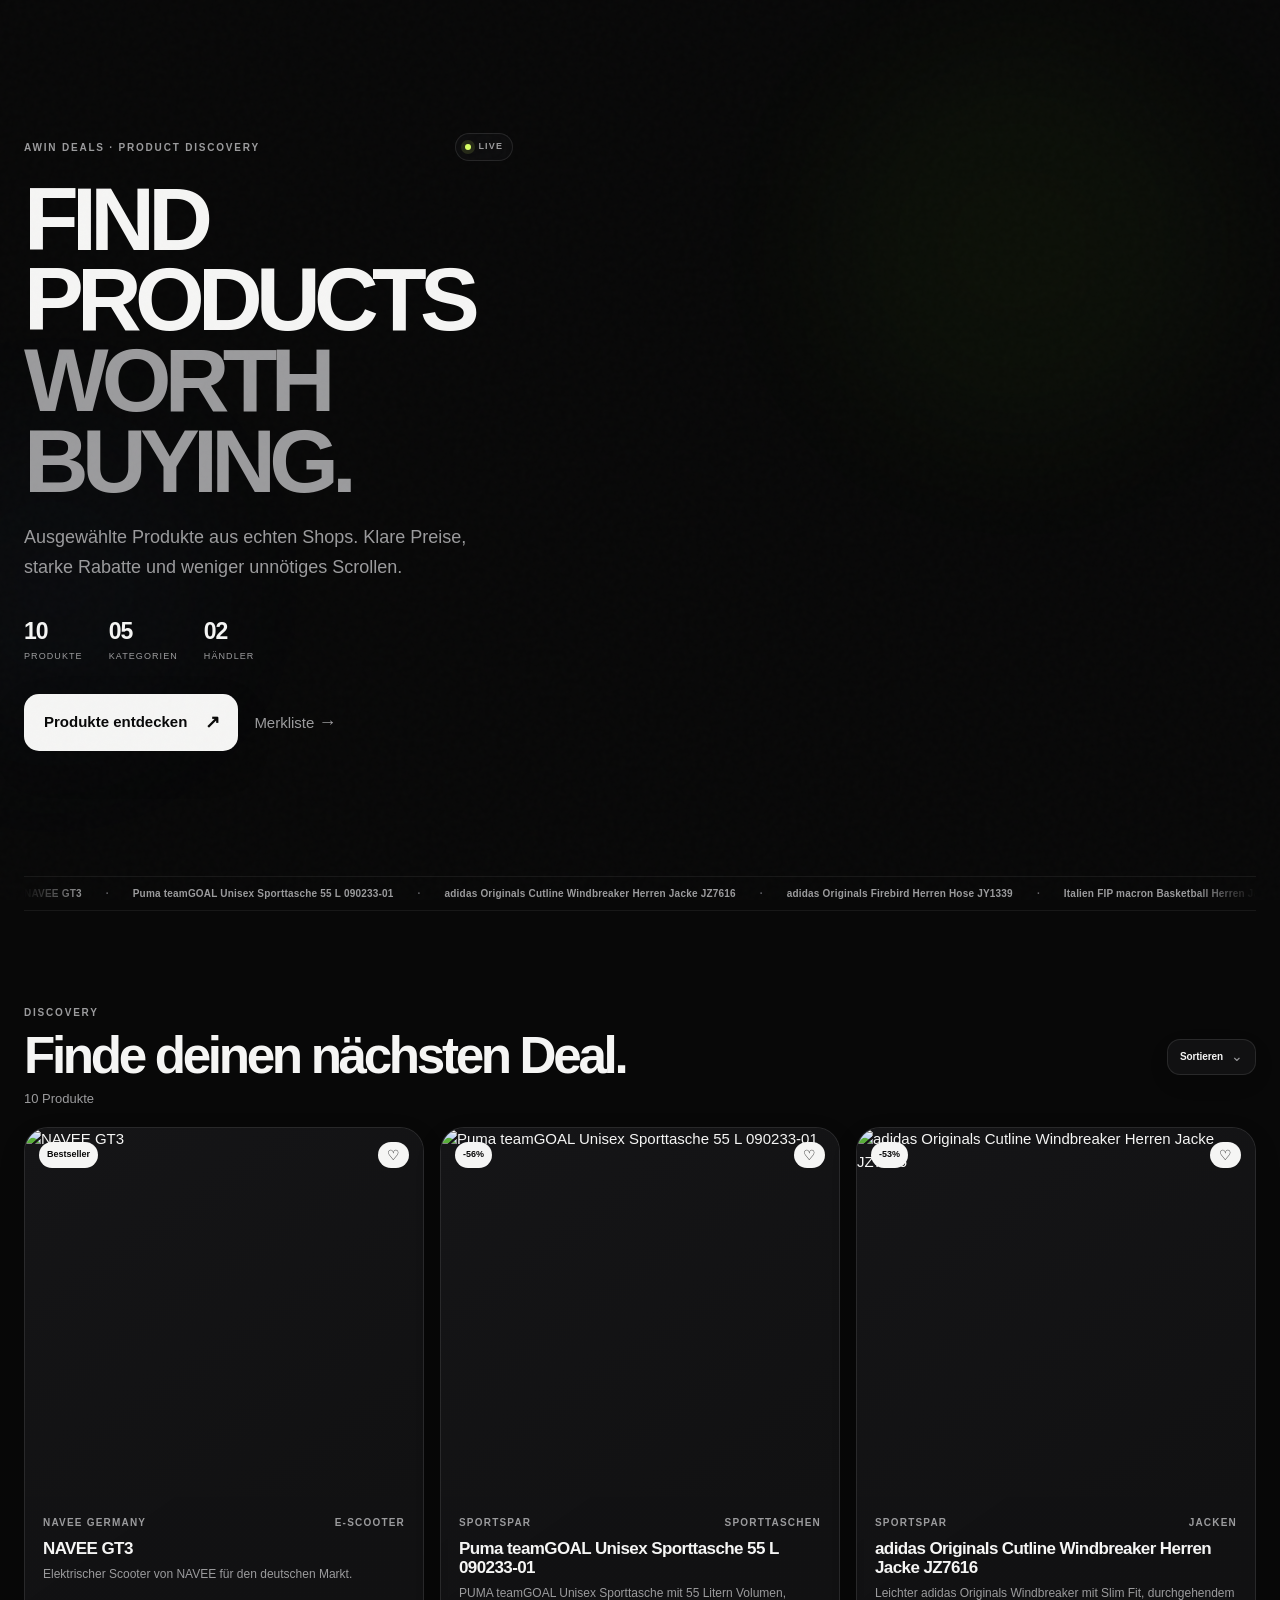
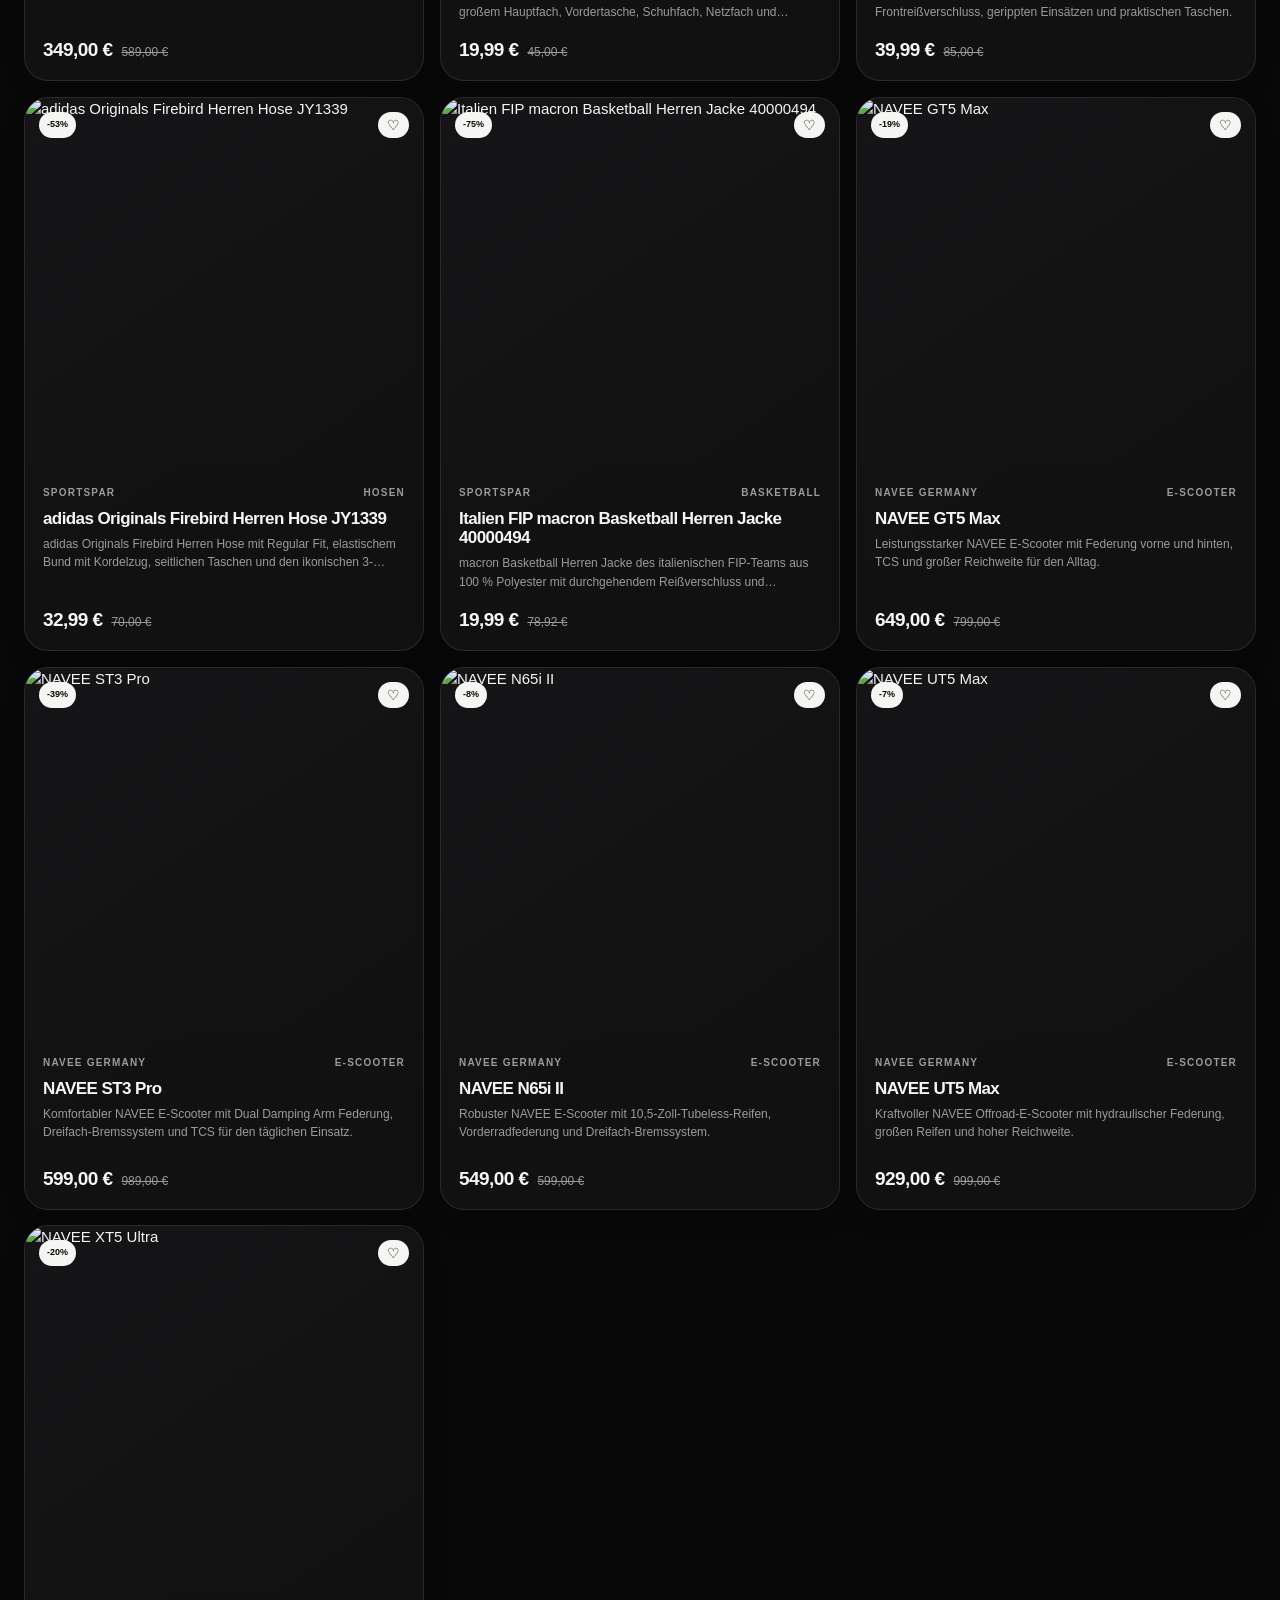
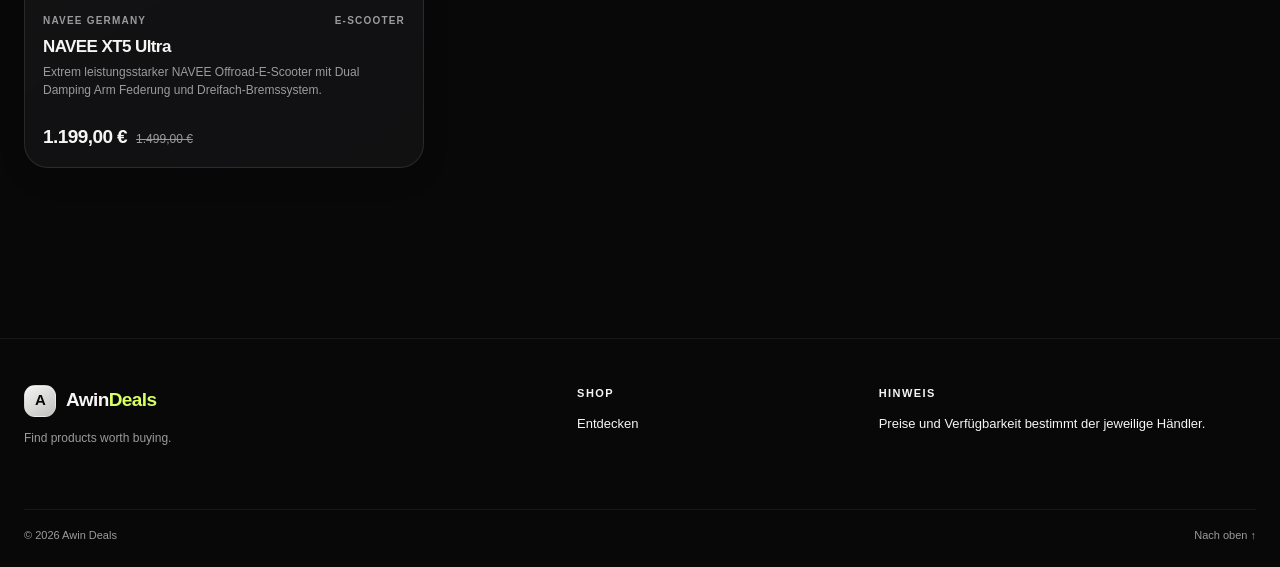
==== index.html @ 275856e5 "Show only brand names in ticker" ====
<!doctype html>
<html lang="de" data-theme="dark">
<head>
  <meta charset="utf-8">
  <meta name="viewport" content="width=device-width, initial-scale=1, viewport-fit=cover">
  <meta name="description" content="Awin Deals – ausgewählte Produkte, starke Preise und unabhängige Produktentdeckungen.">
  <meta name="theme-color" content="#090909" id="themeColor">
  <meta name="apple-mobile-web-app-capable" content="yes">
  <meta name="apple-mobile-web-app-status-bar-style" content="black-translucent">
  <meta name="apple-mobile-web-app-title" content="Awin Deals">
  <meta name="mobile-web-app-capable" content="yes">
  <meta name="color-scheme" content="dark light">
  <link rel="manifest" href="manifest.json">
  <link rel="icon" href="favicon.svg" type="image/svg+xml">
  <title>Awin Deals — Find products worth buying.</title>
  <link rel="preconnect" href="https://naveetech.de">
  <link rel="preconnect" href="https://www.sportspar.de">
  <link rel="dns-prefetch" href="//naveetech.de">
  <link rel="dns-prefetch" href="//www.sportspar.de">
  <link rel="stylesheet" href="style.css">
</head>
<body>
  <div class="ambient ambient-one" aria-hidden="true"></div>
  <div class="ambient ambient-two" aria-hidden="true"></div>
  <div class="grain" aria-hidden="true"></div>


  <main id="top">
    <div class="search-panel" id="searchPanel" hidden>
      <div class="shell">
        <div class="search-box">
          <svg viewBox="0 0 24 24" aria-hidden="true"><path d="m20 20-3.8-3.8M10.8 18a7.2 7.2 0 1 1 0-14.4 7.2 7.2 0 0 1 0 14.4Z"/></svg>
          <input id="searchInput" type="search" autocomplete="off" placeholder="Produkt, Marke oder Kategorie suchen …">
          <button id="searchClear" type="button" aria-label="Suche leeren">Esc</button>
        </div>
      </div>
    </div>
    <section class="hero shell" aria-labelledby="hero-title">
      <div class="hero-copy">
        <div class="hero-kicker"><div class="eyebrow">AWIN DEALS · PRODUCT DISCOVERY</div><span class="live-chip"><i></i><b id="heroStatus">LIVE</b></span></div>
        <h1 id="hero-title">FIND PRODUCTS<br><span>WORTH BUYING.</span></h1>
        <p>Ausgewählte Produkte aus echten Shops. Klare Preise, starke Rabatte und weniger unnötiges Scrollen.</p>
        <div class="hero-stats" aria-label="Katalogübersicht"><span><b id="heroStatsProducts">0</b><small>Produkte</small></span><span><b id="heroStatsCategories">0</b><small>Kategorien</small></span><span><b id="heroStatsMerchants">0</b><small>Händler</small></span></div>
        <div class="hero-actions">
          <a class="primary-btn" href="#discover">Produkte entdecken <span>↗</span></a>
          <button class="quiet-btn" id="heroSaved" type="button">Merkliste <span>→</span></button>
        </div>
      </div>
    </section>

    <section class="brand-strip shell" aria-label="Marken im Sortiment">
      <div class="brand-marquee" aria-hidden="true"><div class="brand-track" id="brandTrack"></div></div>
    </section>

    <section class="shell section discover" id="discover">
      <div class="section-heading discover-heading">
        <div>
          <div class="eyebrow">DISCOVERY</div>
          <h2>Finde deinen nächsten Deal.</h2>
          <p id="resultSummary" aria-live="polite">0 Produkte</p>
        </div>
        <div class="sorter" id="sorter">
          <button class="sort-trigger" id="sortTrigger" type="button" aria-expanded="false" aria-controls="sortMenu">
            <span class="sort-trigger-label">Sortieren</span>
            <span class="sort-chevron">⌄</span>
          </button>
          <div class="sort-menu" id="sortMenu" hidden>
            <button type="button" data-sort="featured" class="active">Empfohlen</button>
            <button type="button" data-sort="discount">Rabatt zuerst</button>
            <button type="button" data-sort="low">Preis aufsteigend</button>
            <button type="button" data-sort="high">Preis absteigend</button>
            <button type="button" data-sort="name">Name A–Z</button>
          </div>
        </div>
      </div>

      <div id="productGrid" class="product-grid"></div>

      <div id="emptyState" class="empty-state" hidden>
        <div class="empty-glyph">◇</div>
        <h3>Nichts gefunden.</h3>
        <p>Ändere deine Filter oder starte eine neue Suche.</p>
        <button class="secondary-btn" id="emptyReset" type="button">Filter zurücksetzen</button>
      </div>
    </section>

  </main>

  <footer class="site-footer">
    <div class="shell footer-top">
      <div>
        <a class="brand" href="#top"><span class="brand-mark">A</span><span class="brand-name">Awin<span>Deals</span></span></a>
        <p>Find products worth buying.</p>
      </div>
      <div class="footer-group"><strong>Shop</strong><a href="#discover">Entdecken</a></div>
      <div class="footer-group"><strong>Hinweis</strong><span>Preise und Verfügbarkeit bestimmt der jeweilige Händler.</span></div>
    </div>
    <div class="shell footer-bottom"><span>© <span id="year"></span> Awin Deals</span><a href="#top">Nach oben ↑</a></div>
  </footer>

  <aside class="drawer" id="savedDrawer" aria-hidden="true">
    <div class="drawer-scrim" id="drawerScrim"></div>
    <div class="drawer-panel">
      <div class="drawer-header">
        <div><div class="eyebrow">DEINE AUSWAHL</div><h2>Merkliste</h2></div>
        <button class="drawer-close" id="drawerClose" type="button" aria-label="Merkliste schließen">×</button>
      </div>
      <div id="savedList" class="drawer-list"></div>
    </div>
  </aside>

  <div class="mobile-quick-menu" id="mobileQuickMenu">
    <div class="quick-actions" aria-hidden="true">
      <button id="mobileSearch" class="quick-action" type="button" aria-label="Suche">
        <svg viewBox="0 0 24 24" aria-hidden="true"><path d="m20 20-3.8-3.8M10.8 18a7.2 7.2 0 1 1 0-14.4 7.2 7.2 0 0 1 0 14.4Z"/></svg>
      </button>
      <button id="mobileSaved" class="quick-action" type="button" aria-label="Gespeicherte Produkte">
        <svg viewBox="0 0 24 24" aria-hidden="true"><path d="M6.5 4.75A1.75 1.75 0 0 1 8.25 3h7.5a1.75 1.75 0 0 1 1.75 1.75V21l-5.5-3.25L6.5 21V4.75Z"/></svg>
        <b id="mobileSavedCount">0</b>
      </button>
    </div>
    <button id="mobileQuickToggle" class="quick-toggle" type="button" aria-label="Navigation öffnen" aria-expanded="false">
      <span>•••</span>
    </button>
  </div>

  <script src="app.js"></script>
</body>
</html>
---- style.css ----
*{box-sizing:border-box}
:root{
  color-scheme:dark;
  --bg:#080808;
  --bg-elev:#0d0d0e;
  --surface:#111112;
  --surface-2:#151517;
  --text:#f5f5f4;
  --muted:#9b9b9d;
  --faint:#66666a;
  --line:rgba(255,255,255,.10);
  --line-soft:rgba(255,255,255,.065);
  --glass:rgba(18,18,20,.58);
  --glass-strong:rgba(24,24,27,.72);
  --accent:#d8ff63;
  --accent-soft:rgba(216,255,99,.12);
  --shadow:0 30px 90px rgba(0,0,0,.45);
  --radius:28px;
  --max:1240px;
  --nav-h:76px;
  --ease:cubic-bezier(.2,.75,.2,1);
}
html[data-theme="light"]{
  color-scheme:light;
  --bg:#f4f4f1;
  --bg-elev:#fafaf7;
  --surface:#fff;
  --surface-2:#f8f8f4;
  --text:#0d0d0e;
  --muted:#707075;
  --faint:#a0a0a3;
  --line:rgba(0,0,0,.10);
  --line-soft:rgba(0,0,0,.065);
  --glass:rgba(255,255,255,.62);
  --glass-strong:rgba(255,255,255,.80);
  --accent:#436a00;
  --accent-soft:rgba(67,106,0,.12);
  --shadow:0 30px 90px rgba(0,0,0,.13);
}
html{scroll-behavior:smooth}
body{margin:0;background:var(--bg);color:var(--text);font:500 15px/1.5 Inter,ui-sans-serif,-apple-system,BlinkMacSystemFont,"Segoe UI",sans-serif;min-height:100vh;overflow-x:hidden}
body.drawer-open{overflow:hidden}
a{text-decoration:none;color:inherit}
button,input,select{font:inherit}
button{color:inherit}
svg{width:20px;height:20px;fill:none;stroke:currentColor;stroke-width:1.8;stroke-linecap:round;stroke-linejoin:round}
.shell{width:min(var(--max),calc(100% - 48px));margin-inline:auto}
.ambient{position:fixed;z-index:-2;pointer-events:none;filter:blur(70px);opacity:.35;border-radius:999px}
.ambient-one{width:420px;height:420px;top:4vh;right:4vw;background:rgba(150,255,50,.10)}
.ambient-two{width:360px;height:360px;left:-10vw;top:45vh;background:rgba(120,160,255,.08)}
.grain{position:fixed;inset:0;z-index:50;pointer-events:none;opacity:.028;background-image:url("data:image/svg+xml,%3Csvg viewBox='0 0 180 180' xmlns='http://www.w3.org/2000/svg'%3E%3Cfilter id='n'%3E%3CfeTurbulence type='fractalNoise' baseFrequency='.85' numOctaves='4' stitchTiles='stitch'/%3E%3C/filter%3E%3Crect width='100%25' height='100%25' filter='url(%23n)' opacity='.7'/%3E%3C/svg%3E")}
.site-header{position:sticky;top:0;z-index:30;background:color-mix(in srgb,var(--bg) 76%,transparent);border-bottom:1px solid var(--line-soft);backdrop-filter:blur(22px) saturate(145%)}
.nav-shell{height:var(--nav-h);display:grid;grid-template-columns:1fr auto 1fr;align-items:center}
.brand{display:inline-flex;align-items:center;gap:10px;width:max-content;font-weight:800;letter-spacing:-.04em}
.brand-mark{display:grid;place-items:center;width:32px;height:32px;border:1px solid var(--line);border-radius:11px;background:linear-gradient(145deg,var(--text),color-mix(in srgb,var(--text) 78%,transparent));color:var(--bg);font-size:15px;box-shadow:inset 0 1px 0 rgba(255,255,255,.35)}
.brand-name{font-size:19px}
.brand-name span{color:var(--accent)}
.main-nav{display:flex;align-items:center;gap:6px;padding:5px;border:1px solid var(--line-soft);border-radius:999px;background:var(--glass)}
.nav-item{padding:9px 14px;border-radius:999px;color:var(--muted);font-size:13px;transition:.25s var(--ease)}
.nav-item:hover,.nav-item.active{color:var(--text);background:var(--surface-2)}
.nav-tools{display:flex;justify-content:flex-end;gap:6px}
.icon-btn,.saved-btn{border:1px solid var(--line-soft);background:var(--glass);width:42px;height:42px;border-radius:14px;display:grid;place-items:center;cursor:pointer;transition:transform .25s var(--ease),border-color .25s,background .25s}
.icon-btn:hover,.saved-btn:hover{transform:translateY(-2px);border-color:var(--line)}
.saved-btn{position:relative}
.saved-btn span{position:absolute;right:4px;top:4px;min-width:16px;height:16px;padding:0 4px;display:grid;place-items:center;border-radius:999px;background:var(--accent);color:var(--bg);font-size:9px;font-weight:900}
.theme-sun{display:none}.theme-moon{display:block}
html[data-theme="light"] .theme-sun{display:block}
html[data-theme="light"] .theme-moon{display:none}
.search-panel{border-top:1px solid var(--line-soft);padding:12px 0 14px}
.search-box{height:54px;display:flex;align-items:center;gap:12px;padding:0 14px;border:1px solid var(--line);border-radius:16px;background:var(--surface);box-shadow:var(--shadow)}
.search-box svg{color:var(--muted);flex:0 0 auto}
.search-box input{min-width:0;flex:1;border:0;background:none;outline:none;color:var(--text);font-size:16px}
.search-box input::placeholder{color:var(--faint)}
.search-box button{border:0;background:none;color:var(--muted);cursor:pointer;font-size:11px;letter-spacing:.08em}
.hero{min-height:100svh;display:grid;grid-template-columns:.82fr 1.18fr;gap:40px;align-items:center;padding:64px 0 80px}
.hero-copy{position:relative;z-index:4;max-width:610px}
.eyebrow{font-size:10px;letter-spacing:.18em;font-weight:900;color:var(--muted)}
.hero h1{font-size:clamp(56px,7vw,102px);line-height:.90;letter-spacing:-.075em;margin:18px 0 22px;font-weight:800}
.hero h1 span{color:var(--muted)}
.hero p{max-width:520px;color:var(--muted);font-size:18px;line-height:1.65;margin:0}
.hero-actions{display:flex;align-items:center;gap:16px;margin-top:30px}
.primary-btn,.secondary-btn{border:0;cursor:pointer}
.primary-btn{display:inline-flex;align-items:center;gap:18px;padding:15px 18px 15px 20px;border-radius:15px;background:var(--text);color:var(--bg);font-weight:800;box-shadow:0 15px 35px rgba(0,0,0,.15);transition:transform .3s var(--ease),box-shadow .3s}
.primary-btn:hover{transform:translateY(-3px);box-shadow:0 22px 45px rgba(0,0,0,.22)}
.primary-btn span,.quiet-btn span{font-size:18px}
.quiet-btn{border:0;background:none;color:var(--muted);padding:14px 0;cursor:pointer}
.quiet-btn:hover{color:var(--text)}
.orbit{min-height:650px;position:relative;display:grid;place-items:center;perspective:1200px;transform-style:preserve-3d}
.orbit-floor{position:absolute;inset:15% 8% 4%;border-radius:50%;background:radial-gradient(ellipse at center,rgba(255,255,255,.05),transparent 64%);transform:rotateX(67deg) translateZ(-40px);filter:blur(1px)}
.orbit-ring{position:absolute;border:1px solid var(--line-soft);border-radius:50%;transform:rotateX(68deg) rotateZ(-12deg)}
.ring-one{width:90%;height:44%}.ring-two{width:67%;height:31%;opacity:.65}
.orbit-light{position:absolute;border-radius:50%;filter:blur(40px);opacity:.3}
.light-left{width:220px;height:220px;left:8%;top:25%;background:rgba(180,210,255,.12)}
.light-right{width:220px;height:220px;right:8%;bottom:15%;background:rgba(220,255,80,.10)}
.orbit-center{position:absolute;z-index:2;width:250px;height:250px;border:1px solid var(--line);border-radius:50%;display:grid;place-items:center;text-align:center;background:radial-gradient(circle at 35% 25%,rgba(255,255,255,.08),rgba(255,255,255,.02) 50%,transparent 70%);box-shadow:inset 0 1px 0 rgba(255,255,255,.08),0 25px 70px rgba(0,0,0,.15);transform:translateZ(25px)}
.orbit-center span{position:absolute;top:64px;font-size:9px;letter-spacing:.18em;color:var(--muted)}
.orbit-center strong{font-size:21px;line-height:1.02;letter-spacing:-.045em}
.orbit-center small{position:absolute;bottom:57px;color:var(--muted);font-size:10px}
.orbit-axis{position:absolute;height:1px;width:72%;background:linear-gradient(90deg,transparent,var(--line),transparent);transform:rotate(-15deg) translateZ(-4px)}
.hero-product{position:absolute;width:220px;z-index:5;transform-style:preserve-3d;transition:transform .65s var(--ease),filter .45s var(--ease);will-change:transform}
.hero-product.pos-a{left:5%;top:17%;--r:-8deg;--z:90px}
.hero-product.pos-b{right:2%;top:13%;--r:7deg;--z:125px}
.hero-product.pos-c{left:16%;bottom:9%;--r:6deg;--z:110px}
.hero-product.pos-d{right:15%;bottom:5%;--r:-6deg;--z:80px}
.hero-product-card{position:relative;padding:10px;border:1px solid var(--line);border-radius:22px;background:linear-gradient(145deg,color-mix(in srgb,var(--glass-strong) 88%,transparent),color-mix(in srgb,var(--glass) 74%,transparent));backdrop-filter:blur(20px) saturate(125%);box-shadow:0 30px 55px rgba(0,0,0,.24),inset 0 1px 0 rgba(255,255,255,.08);transform:rotate(var(--r)) translateZ(var(--z));transition:transform .45s var(--ease),box-shadow .45s var(--ease)}
.hero-product:hover .hero-product-card{transform:rotate(0deg) translateZ(calc(var(--z) + 20px)) scale(1.03);box-shadow:0 35px 70px rgba(0,0,0,.34),inset 0 1px 0 rgba(255,255,255,.12)}
.hero-product-image{aspect-ratio:1.04;display:grid;place-items:center;overflow:hidden;border-radius:15px;background:linear-gradient(145deg,var(--surface-2),var(--surface));}
.hero-product-image img{width:100%;height:100%;object-fit:contain;display:block;transition:transform .6s var(--ease)}
.hero-product:hover .hero-product-image img{transform:scale(1.06)}
.hero-product-meta{display:flex;align-items:center;justify-content:space-between;gap:10px;padding:11px 4px 2px}
.hero-product-meta strong{font-size:12px;white-space:nowrap;overflow:hidden;text-overflow:ellipsis}
.hero-price{font-size:11px;font-weight:900;flex:0 0 auto}
.hero-badge{position:absolute;left:18px;top:18px;padding:5px 7px;border-radius:999px;background:var(--text);color:var(--bg);font-size:9px;font-weight:900;letter-spacing:.03em}
.orbit-caption{position:absolute;bottom:2%;left:50%;transform:translateX(-50%);z-index:4;color:var(--muted);font-size:10px;letter-spacing:.12em;text-transform:uppercase}
.section{padding:90px 0 0;scroll-margin-top:90px}
.section-heading{display:flex;align-items:end;justify-content:space-between;gap:20px;margin-bottom:28px}
.section-heading.compact{margin-bottom:22px}
.section-heading h2{font-size:clamp(34px,4vw,52px);line-height:1;letter-spacing:-.065em;margin:10px 0 0}
.section-link{color:var(--muted);font-size:13px}.section-link span{margin-left:4px;color:var(--text)}
.focus-wrap{min-height:440px}
.focus-card{position:relative;min-height:440px;display:grid;grid-template-columns:1fr 1fr;overflow:hidden;border:1px solid var(--line);border-radius:32px;background:linear-gradient(135deg,var(--surface),var(--surface-2));box-shadow:var(--shadow)}
.focus-copy{position:relative;z-index:2;display:flex;flex-direction:column;justify-content:center;padding:54px}
.focus-copy .merchant{font-size:10px;text-transform:uppercase;letter-spacing:.15em;color:var(--muted);font-weight:900}
.focus-copy h3{font-size:clamp(34px,4vw,60px);line-height:.96;letter-spacing:-.06em;margin:10px 0 16px;max-width:620px}
.focus-copy p{max-width:480px;color:var(--muted);line-height:1.65;margin:0}
.focus-price{display:flex;align-items:baseline;gap:10px;margin-top:24px}.focus-price strong{font-size:28px}.focus-price s{color:var(--muted);font-size:14px}
.focus-actions{display:flex;gap:10px;margin-top:24px}.focus-visual{position:relative;display:grid;place-items:center;overflow:hidden}.focus-visual:before{content:"";position:absolute;width:68%;aspect-ratio:1;border-radius:50%;background:radial-gradient(circle,rgba(255,255,255,.16),transparent 64%);filter:blur(5px)}.focus-visual img{position:relative;z-index:2;width:80%;height:80%;object-fit:contain;filter:drop-shadow(0 40px 30px rgba(0,0,0,.32));transform:translateZ(0) rotate(-3deg);transition:transform .7s var(--ease)}.focus-card:hover .focus-visual img{transform:scale(1.05) rotate(0deg)}
.pill{position:absolute;right:28px;top:28px;z-index:3;padding:7px 9px;border:1px solid var(--line);border-radius:999px;background:var(--glass);backdrop-filter:blur(16px);font-size:10px;font-weight:900}
.category-rail{display:grid;grid-template-columns:repeat(5,minmax(0,1fr));gap:12px}
.category-tile{position:relative;min-height:138px;display:flex;flex-direction:column;justify-content:flex-end;padding:18px;border:1px solid var(--line);border-radius:22px;background:linear-gradient(145deg,var(--glass-strong),var(--surface));overflow:hidden;cursor:pointer;transition:transform .35s var(--ease),border-color .35s,background .35s}
.category-tile:before{content:"";position:absolute;width:100px;height:100px;border-radius:50%;right:-25px;top:-25px;background:radial-gradient(circle,var(--accent-soft),transparent 68%)}
.category-tile:hover,.category-tile.active{transform:translateY(-5px);border-color:color-mix(in srgb,var(--accent) 40%,var(--line))}
.category-tile strong{position:relative;font-size:16px;letter-spacing:-.02em}.category-tile span{position:relative;color:var(--muted);font-size:11px;margin-top:4px}
.discover{padding-bottom:80px}
.discover-heading{align-items:center;margin-bottom:18px}.discover-heading p{margin:8px 0 0;color:var(--muted);font-size:13px}
.sorter{display:flex;align-items:center;gap:10px;color:var(--muted);font-size:12px}.sorter select{border:1px solid var(--line);background:var(--surface);color:var(--text);padding:11px 32px 11px 13px;border-radius:12px;outline:none}
.filterbar{display:flex;flex-wrap:wrap;gap:8px;margin:0 0 24px}
.filter-chip,.filter-reset{border:1px solid var(--line);background:var(--surface);color:var(--muted);padding:10px 13px;border-radius:999px;cursor:pointer;font-size:12px;transition:.25s var(--ease)}
.filter-chip span{margin-left:3px}.filter-chip:hover,.filter-chip.active{color:var(--text);border-color:color-mix(in srgb,var(--accent) 35%,var(--line));background:color-mix(in srgb,var(--accent-soft) 45%,var(--surface))}
.filter-reset{margin-left:auto;background:transparent;border-color:transparent}.filter-reset:hover{color:var(--text)}
.filter-menu{margin:-12px 0 24px;padding:10px;display:flex;flex-wrap:wrap;gap:8px;border:1px solid var(--line);border-radius:18px;background:var(--glass-strong);backdrop-filter:blur(20px);box-shadow:var(--shadow)}
.filter-option{border:1px solid var(--line);background:var(--surface);padding:8px 10px;border-radius:10px;cursor:pointer;font-size:12px;color:var(--muted)}.filter-option.active{color:var(--text);border-color:color-mix(in srgb,var(--accent) 45%,var(--line))}
.product-grid{display:grid;grid-template-columns:repeat(3,minmax(0,1fr));gap:16px}
.product-card{position:relative;height:100%;border:1px solid var(--line);border-radius:24px;overflow:hidden;background:linear-gradient(145deg,var(--glass-strong),var(--surface));transition:transform .45s var(--ease),box-shadow .45s var(--ease),border-color .45s;box-shadow:0 10px 30px rgba(0,0,0,.08)}
.product-card:hover{transform:translateY(-7px);box-shadow:0 35px 70px rgba(0,0,0,.20);border-color:color-mix(in srgb,var(--text) 18%,var(--line))}
.product-card-main{display:flex;flex-direction:column;height:100%}
.product-media{position:relative;aspect-ratio:1.08;flex:0 0 auto;background:linear-gradient(145deg,var(--surface-2),var(--surface));overflow:hidden}
.product-media img{width:100%;height:100%;object-fit:contain;display:block;transition:transform .65s var(--ease)}
.product-card:hover .product-media img{transform:scale(1.045)}
.product-tag{position:absolute;left:14px;top:14px;padding:6px 8px;border-radius:999px;background:var(--text);color:var(--bg);font-size:9px;font-weight:900}
.product-body{padding:18px 18px 15px;display:flex;flex:1;min-height:172px;flex-direction:column}.merchant-line{display:flex;align-items:center;justify-content:space-between;gap:12px;color:var(--muted);font-size:10px;text-transform:uppercase;letter-spacing:.12em;font-weight:900}
.product-body h3{font-size:17px;line-height:1.14;letter-spacing:-.035em;margin:9px 0 7px;display:-webkit-box;-webkit-line-clamp:2;-webkit-box-orient:vertical;overflow:hidden}
.product-body p{margin:0;color:var(--muted);font-size:12px;line-height:1.55;display:-webkit-box;-webkit-line-clamp:2;-webkit-box-orient:vertical;overflow:hidden;min-height:37px}
.price-row{display:flex;align-items:baseline;gap:9px;margin-top:auto;padding-top:15px}.price-row strong{font-size:19px;letter-spacing:-.03em}.price-row s{font-size:12px;color:var(--muted)}
.card-save{position:absolute;right:14px;top:14px;z-index:6;width:auto;height:auto;min-width:0;padding:6px 9px;border:0;border-radius:999px;background:var(--text);color:var(--bg);display:grid;place-items:center;cursor:pointer;font-size:14px;line-height:1;box-shadow:none;transition:transform .25s var(--ease),background .25s var(--ease),color .25s var(--ease)}
.card-save:hover{transform:translateY(-2px) scale(1.03)}
.card-save.saved{background:var(--text);color:var(--bg)}
.empty-state{text-align:center;padding:90px 20px;border:1px dashed var(--line);border-radius:24px}.empty-glyph{font-size:36px;color:var(--muted)}.empty-state h3{font-size:25px;letter-spacing:-.04em;margin:8px 0}.empty-state p{color:var(--muted)}.secondary-btn{margin-top:8px;padding:11px 14px;border-radius:12px;border:1px solid var(--line);background:var(--surface);font-weight:800}
.about-section{padding-bottom:20px}.about-card{display:flex;align-items:end;justify-content:space-between;gap:40px;padding:54px;border:1px solid var(--line);border-radius:32px;background:linear-gradient(135deg,var(--surface),var(--surface-2));box-shadow:var(--shadow)}.about-card h2{font-size:clamp(34px,4vw,58px);letter-spacing:-.065em;line-height:.96;margin:12px 0 0}.about-card p{max-width:430px;color:var(--muted);margin:0;line-height:1.7}
.site-footer{margin-top:90px;border-top:1px solid var(--line-soft);padding:46px 0 24px}
.footer-top{display:grid;grid-template-columns:2fr 1fr 1.5fr;gap:50px}.footer-top p,.footer-note span,.footer-note{color:var(--muted);font-size:12px}.footer-group{display:flex;flex-direction:column;gap:9px;font-size:13px}.footer-group strong{color:var(--text);font-size:11px;text-transform:uppercase;letter-spacing:.13em;margin-bottom:4px}.footer-group a:hover{color:var(--accent)}
.footer-bottom{display:flex;justify-content:space-between;gap:20px;margin-top:50px;padding-top:17px;border-top:1px solid var(--line-soft);color:var(--muted);font-size:11px}.footer-bottom a:hover{color:var(--text)}
.drawer{position:fixed;inset:0;z-index:60;pointer-events:none;opacity:0;transition:opacity .25s}.drawer.open{pointer-events:auto;opacity:1}.drawer-scrim{position:absolute;inset:0;background:rgba(0,0,0,.45);backdrop-filter:blur(3px)}.drawer-panel{position:absolute;right:0;top:0;bottom:0;width:min(460px,100%);padding:26px;background:var(--bg-elev);border-left:1px solid var(--line);transform:translateX(100%);transition:transform .42s var(--ease);box-shadow:-30px 0 90px rgba(0,0,0,.32)}.drawer.open .drawer-panel{transform:none}.drawer-header{display:flex;align-items:flex-start;justify-content:space-between;padding-bottom:18px;border-bottom:1px solid var(--line)}.drawer-header h2{font-size:34px;letter-spacing:-.055em;margin:5px 0 0}.drawer-close{width:42px;height:42px;border:1px solid var(--line);border-radius:13px;background:var(--surface);cursor:pointer;font-size:26px}.drawer-list{padding-top:8px}.saved-item{display:grid;grid-template-columns:78px 1fr auto;gap:12px;align-items:center;padding:14px 0;border-bottom:1px solid var(--line-soft)}.saved-item img,.saved-placeholder{width:78px;height:78px;border-radius:14px;object-fit:contain;background:var(--surface-2)}.saved-copy{min-width:0}.saved-copy b{display:block;font-size:13px;line-height:1.25}.saved-copy span{display:block;color:var(--muted);font-size:12px;margin-top:6px}.saved-remove{border:0;background:none;color:var(--muted);cursor:pointer;font-size:21px}.saved-remove:hover{color:var(--text)}
.mobile-nav{display:none}
:focus-visible{outline:2px solid var(--accent);outline-offset:3px}
@media(max-width:1050px){.hero{grid-template-columns:1fr;padding-top:45px}.hero-copy{max-width:760px}.orbit{min-height:610px}.product-grid{grid-template-columns:repeat(2,minmax(0,1fr))}.category-rail{grid-template-columns:repeat(3,1fr)}}
@media(max-width:760px){.shell{width:min(100% - 28px,var(--max))}.site-header{--nav-h:66px}.nav-shell{height:66px}.main-nav{display:none}.brand-name{font-size:17px}.nav-tools{gap:5px}.icon-btn,.saved-btn{width:40px;height:40px;border-radius:13px}.hero{min-height:auto;padding:44px 0 26px;gap:18px}.hero h1{font-size:clamp(52px,15vw,78px)}.hero p{font-size:16px}.hero-actions{margin-top:24px}.quiet-btn{padding-inline:0}.orbit{min-height:520px;margin-inline:-7px}.orbit-center{width:170px;height:170px}.orbit-center span{top:42px;font-size:8px}.orbit-center strong{font-size:14px}.orbit-center small{bottom:36px;font-size:8px}.hero-product{width:155px}.hero-product.pos-a{left:0;top:6%;--z:60px}.hero-product.pos-b{right:0;top:4%;--z:70px}.hero-product.pos-c{left:6%;bottom:3%;--z:55px}.hero-product.pos-d{right:6%;bottom:1%;--z:58px}.hero-product-card{border-radius:17px;padding:7px}.hero-product-meta{padding:8px 2px 1px}.hero-product-meta strong{font-size:9px}.hero-price{font-size:9px}.hero-badge{left:11px;top:11px;padding:4px 5px;font-size:8px}.section{padding-top:68px}.section-heading{align-items:flex-start;flex-direction:column;margin-bottom:22px}.section-heading h2{font-size:40px}.section-link{display:none}.focus-card{grid-template-columns:1fr;min-height:0}.focus-copy{padding:28px}.focus-copy h3{font-size:43px}.focus-visual{min-height:320px}.focus-visual img{width:72%;height:80%}.category-rail{display:flex;overflow:auto;gap:10px;padding-bottom:5px;scroll-snap-type:x mandatory}.category-tile{flex:0 0 150px;min-height:120px;scroll-snap-align:start}.discover-heading{flex-direction:column}.sorter{width:100%;justify-content:space-between}.sorter select{flex:1}.filterbar{overflow:auto;flex-wrap:nowrap;padding-bottom:4px}.filter-reset{margin-left:0}.product-grid{grid-template-columns:1fr 1fr;gap:10px}.product-card{border-radius:18px}.product-body{padding:13px 12px 11px;min-height:108px}.product-body h3{font-size:14px}.product-body p{display:none}.price-row{margin-top:auto}.price-row strong{font-size:16px}.card-save{right:9px;top:9px;padding:5px 8px;font-size:13px}.about-card{display:block;padding:30px}.about-card p{margin-top:24px}.footer-top{grid-template-columns:1fr 1fr;gap:30px}.footer-note{grid-column:1 / -1}.mobile-nav{position:fixed;left:50%;width:min(330px,calc(100% - 40px));transform:translateX(-50%);bottom:max(9px,env(safe-area-inset-bottom));z-index:40;display:grid;grid-template-columns:repeat(3,1fr);padding:5px;border:1px solid var(--line);border-radius:16px;background:var(--glass-strong);backdrop-filter:blur(24px) saturate(145%);box-shadow:0 16px 45px rgba(0,0,0,.24)}.mobile-nav a,.mobile-nav button{position:relative;border:0;background:none;display:flex;align-items:center;justify-content:center;flex-direction:column;gap:2px;padding:5px;color:var(--muted);font-size:8px;cursor:pointer}.mobile-nav a:hover,.mobile-nav button:hover{color:var(--text)}.mobile-nav svg{width:15px;height:15px}.mobile-nav b{position:absolute;top:1px;right:24%;background:var(--accent);color:var(--bg);font-size:7px;border-radius:999px;min-width:12px;height:12px;display:grid;place-items:center}.site-footer{padding-bottom:86px}}
@media(max-width:450px){.hero-product{width:132px}.orbit{min-height:455px}.orbit-center{width:148px;height:148px}.hero-product-meta strong{max-width:70px}.product-tag{left:9px;top:9px}.product-body h3{font-size:13px}}
@media(prefers-reduced-motion:reduce){html{scroll-behavior:auto}*,*::before,*::after{animation-duration:.01ms!important;animation-iteration-count:1!important;transition-duration:.01ms!important}.hero-product,.product-card,.focus-visual img{transform:none!important}}
html[data-motion="off"] *,html[data-motion="off"] *::before,html[data-motion="off"] *::after{animation:none!important;transition:none!important}
html[data-theme="light"] .grain{opacity:.018}
@media(hover:none){.product-card:hover{transform:none;box-shadow:none}.hero-product:hover .hero-product-card{transform:rotate(var(--r)) translateZ(var(--z))}.focus-card:hover .focus-visual img{transform:none}}

/* Product detail */
.detail-shell{width:min(var(--max),calc(100% - 48px));margin:0 auto;padding:42px 0 110px}
.back-link{display:inline-flex;align-items:center;gap:8px;color:var(--muted);font-size:13px;margin-bottom:30px;transition:color .2s var(--ease)}
.back-link:hover{color:var(--text)}
.detail-grid{display:grid;grid-template-columns:minmax(0,1.08fr) minmax(360px,.92fr);gap:clamp(38px,6vw,90px);align-items:start}
.gallery{position:sticky;top:100px}
.gallery-main{position:relative;border:1px solid var(--line);border-radius:30px;overflow:hidden;background:linear-gradient(145deg,var(--surface),var(--surface-2));box-shadow:var(--shadow)}
.gallery-stage{aspect-ratio:1.04;display:grid;place-items:center;touch-action:pan-y}
.gallery-stage img{width:90%;height:90%;object-fit:contain;display:block;filter:drop-shadow(0 35px 28px rgba(0,0,0,.24));user-select:none}
.gallery-arrow{position:absolute;z-index:3;top:50%;transform:translateY(-50%);width:44px;height:44px;border:1px solid var(--line);border-radius:50%;background:var(--glass-strong);backdrop-filter:blur(18px);display:none;place-items:center;font-size:27px;cursor:pointer}
.gallery-main:hover .gallery-arrow{display:grid}
.gallery-arrow.left{left:16px}.gallery-arrow.right{right:16px}
.thumbs{display:flex;gap:9px;margin-top:10px;overflow:auto}
.thumb{width:72px;height:72px;flex:0 0 72px;padding:4px;border:1px solid var(--line);border-radius:13px;background:var(--surface);cursor:pointer;opacity:.62;transition:.25s var(--ease)}
.thumb.active,.thumb:hover{opacity:1;border-color:color-mix(in srgb,var(--text) 28%,var(--line))}
.thumb img{width:100%;height:100%;object-fit:contain;border-radius:9px}
.gallery-dots{display:none;justify-content:center;gap:5px;margin-top:12px}
.dot{width:6px;height:6px;border:0;border-radius:50%;padding:0;background:var(--faint)}.dot.active{background:var(--text);transform:scale(1.25)}
.detail-copy{padding-top:16px}
.detail-meta{display:flex;align-items:center;gap:9px;color:var(--muted);font-size:10px;text-transform:uppercase;letter-spacing:.14em;font-weight:900}
.detail-meta a:hover{color:var(--text)}
.detail-meta span{padding:5px 7px;border-radius:999px;background:var(--text);color:var(--bg);letter-spacing:.04em}
.detail-copy h1{font-size:clamp(42px,5vw,70px);line-height:.94;letter-spacing:-.065em;margin:15px 0 18px}
.detail-description{color:var(--muted);font-size:16px;line-height:1.7;max-width:620px}
.detail-price{display:flex;align-items:baseline;gap:12px;margin-top:28px}.detail-price strong{font-size:32px;letter-spacing:-.04em}.detail-price s{color:var(--muted);font-size:14px}
.highlights{display:grid;grid-template-columns:1fr 1fr;gap:8px;margin-top:28px}
.highlights span{padding:11px 12px;border:1px solid var(--line-soft);border-radius:12px;background:var(--surface);font-size:11px;color:var(--muted)}
.detail-actions{display:flex;gap:10px;margin-top:30px}.detail-actions .primary-btn{flex:1;justify-content:center}.detail-actions .secondary-btn{padding:15px 18px;border-radius:15px;background:var(--surface);border:1px solid var(--line);cursor:pointer;font-weight:800;transition:.25s var(--ease)}.detail-actions .secondary-btn:hover{transform:translateY(-2px)}.detail-actions .secondary-btn.saved{background:var(--accent-soft);color:var(--accent);border-color:color-mix(in srgb,var(--accent) 35%,var(--line))}
.affiliate-note{font-size:10px;line-height:1.6;color:var(--faint);margin-top:14px;max-width:600px}
.related-section{padding-top:90px}
[hidden]{display:none!important}
.detail-loading{min-height:45vh;display:grid;place-items:center;color:var(--muted)}
.not-found{margin-top:30px}
@media(max-width:900px){.detail-grid{grid-template-columns:1fr}.gallery{position:relative;top:auto}.detail-copy{padding-top:0}.gallery-arrow{display:grid}.related-section{padding-top:70px}}
@media(max-width:760px){.detail-shell{width:min(100% - 28px,var(--max));padding-top:28px;padding-bottom:95px}.back-link{margin-bottom:18px}.gallery-main{border-radius:22px}.gallery-stage{aspect-ratio:1/1}.thumbs{display:none}.gallery-dots{display:flex}.detail-copy h1{font-size:46px}.detail-description{font-size:15px}.highlights{grid-template-columns:1fr 1fr}.detail-actions{flex-direction:column}.detail-actions .primary-btn,.detail-actions .secondary-btn{width:100%;justify-content:center}.related-section{padding-top:65px}}
@media(max-width:420px){.highlights{grid-template-columns:1fr}.detail-copy h1{font-size:41px}}
/* Premium interaction layer */
.search-panel{animation:search-drop .32s var(--ease)}
@keyframes search-drop{from{opacity:0;transform:translateY(-8px)}to{opacity:1;transform:none}}
.product-card{transform-style:preserve-3d;will-change:transform}
.product-card::after{content:"";position:absolute;inset:0;pointer-events:none;border-radius:inherit;opacity:0;background:radial-gradient(circle at var(--mx,50%) var(--my,20%),rgba(255,255,255,.11),transparent 30%);transition:opacity .25s ease;mix-blend-mode:screen}
.product-card.is-tilting::after{opacity:1}
.focus-card{transform-style:preserve-3d;will-change:transform}
.focus-visual img{transform-style:preserve-3d}
.gallery-main{transform-style:preserve-3d}
.gallery-stage img{transition:transform .55s var(--ease),filter .35s var(--ease)}
.gallery-main.is-zoomed .gallery-stage img{transform:scale(1.045)}
.gallery-count{position:absolute;right:16px;bottom:16px;z-index:4;padding:7px 9px;border:1px solid var(--line);border-radius:999px;background:var(--glass-strong);backdrop-filter:blur(16px);font-size:10px;color:var(--muted);letter-spacing:.08em}
@media(max-width:760px){.gallery-count{right:12px;bottom:12px}.product-card::after{display:none}}
@media(prefers-reduced-motion:reduce){.product-card,.focus-card{will-change:auto!important}.search-panel{animation:none!important}}

/* Hero upgrade */
.hero-kicker{display:flex;align-items:center;justify-content:space-between;gap:14px;max-width:530px}
.live-chip{display:inline-flex;align-items:center;gap:7px;padding:6px 9px;border:1px solid var(--line);border-radius:999px;background:var(--glass);backdrop-filter:blur(14px);font-size:9px;letter-spacing:.13em;color:var(--muted)}
.live-chip i{width:6px;height:6px;border-radius:50%;background:var(--accent);box-shadow:0 0 0 4px var(--accent-soft);animation:live-pulse 2.2s ease-in-out infinite}
@keyframes live-pulse{0%,100%{opacity:.65;transform:scale(.88)}50%{opacity:1;transform:scale(1)}}
.hero-stats{display:flex;gap:26px;margin-top:31px}
.hero-stats span{display:flex;flex-direction:column;gap:2px}
.hero-stats b{font-size:23px;letter-spacing:-.045em}
.hero-stats small{font-size:9px;letter-spacing:.12em;text-transform:uppercase;color:var(--muted)}
.reveal{opacity:0;transform:translateY(22px);transition:opacity .7s var(--ease),transform .7s var(--ease)}
.reveal.revealed{opacity:1;transform:none}
@media(max-width:760px){.hero-kicker{max-width:none}.hero-stats{gap:18px;margin-top:24px}.hero-stats b{font-size:20px}.hero-stats small{font-size:8px}}
@media(prefers-reduced-motion:reduce){.live-chip i{animation:none}.reveal{opacity:1;transform:none!important}}

/* Micro feedback + safe-area polish */
.card-save{overflow:hidden}
.card-save::after{content:"";position:absolute;inset:50%;width:0;height:0;border-radius:50%;background:var(--accent-soft);transform:translate(-50%,-50%);transition:width .35s var(--ease),height .35s var(--ease)}
.card-save.saved::after{width:170%;height:170%}
.card-save svg,.card-save{isolation:isolate}
.mobile-nav{padding-bottom:max(7px,calc(7px + env(safe-area-inset-bottom)))}
@media(max-width:760px){.mobile-nav{bottom:max(8px,env(safe-area-inset-bottom))}}

/* Refined sorting control */
.sorter{position:relative;display:flex;justify-content:flex-end}
.sort-trigger{display:inline-flex;align-items:center;gap:6px;min-height:36px;padding:0 12px;border:1px solid var(--line);border-radius:13px;background:var(--surface);color:var(--text);box-shadow:0 8px 24px rgba(0,0,0,.06);cursor:pointer;font:inherit;transition:.25s var(--ease)}
.sort-trigger:hover,.sort-trigger[aria-expanded="true"]{border-color:color-mix(in srgb,var(--accent) 35%,var(--line));background:color-mix(in srgb,var(--accent-soft) 30%,var(--surface));transform:translateY(-1px)}
.sort-trigger-label{font-size:10px;color:var(--text);font-weight:800;letter-spacing:-.01em}
.sort-chevron{font-size:14px;line-height:1;color:var(--muted);margin-left:2px;transform:translateY(-1px);transition:transform .2s var(--ease)}
.sort-trigger[aria-expanded="true"] .sort-chevron{transform:rotate(180deg) translateY(1px)}
.sort-menu{position:absolute;z-index:30;top:calc(100% + 8px);right:0;min-width:210px;padding:7px;border:1px solid var(--line);border-radius:18px;background:var(--glass-strong);backdrop-filter:blur(22px);-webkit-backdrop-filter:blur(22px);box-shadow:var(--shadow);display:grid;gap:3px}
.sort-menu button{width:100%;display:flex;align-items:center;justify-content:space-between;border:0;background:transparent;color:var(--muted);padding:11px 12px;border-radius:11px;cursor:pointer;font:inherit;font-size:12px;text-align:left}
.sort-menu button:hover{background:color-mix(in srgb,var(--accent-soft) 45%,transparent);color:var(--text)}
.sort-menu button.active{background:color-mix(in srgb,var(--accent-soft) 58%,transparent);color:var(--text);font-weight:800}
.sort-menu button.active::after{content:"✓";color:var(--accent);font-weight:900}
@media(max-width:760px){
  .section-heading.discover-heading{display:grid;grid-template-columns:minmax(0,1fr) auto;align-items:end;gap:10px}
  .discover-heading>div:first-child{min-width:0}
  .discover-heading h2{font-size:clamp(30px,9.5vw,40px)}
  .sorter{width:auto;justify-content:flex-end;margin-top:0}
  .sort-trigger{width:auto;max-width:none}
  .sort-menu{left:auto;right:0;min-width:190px}
}

/* Floating mobile quick actions */
.mobile-quick-menu{display:none}
@media(max-width:760px){
  .mobile-quick-menu{
    position:fixed;
    right:16px;
    bottom:max(16px,env(safe-area-inset-bottom));
    z-index:45;
    display:flex;
    flex-direction:column;
    align-items:center;
  }
  .quick-actions{
    display:flex;
    flex-direction:column;
    align-items:center;
    gap:9px;
    margin-bottom:9px;
    pointer-events:none;
  }
  .quick-action,
  .quick-toggle{
    position:relative;
    flex:0 0 auto;
    border:1px solid var(--line);
    border-radius:50%;
    background:var(--text);
    color:var(--bg);
    box-shadow:0 10px 28px rgba(0,0,0,.20);
    display:grid;
    place-items:center;
    cursor:pointer;
    will-change:transform,opacity;
  }
  .quick-toggle{
    width:46px;
    height:46px;
    padding:0;
    font-size:13px;
    font-weight:900;
    letter-spacing:2px;
    transition:transform .5s cubic-bezier(.22,1,.36,1),box-shadow .3s ease;
  }
  .quick-toggle span{
    transform:translateY(-1px);
  }
  .quick-action{
    width:40px;
    height:40px;
    padding:0;
    opacity:0;
    transform:translateY(12px) scale(.78);
    transition:opacity .45s cubic-bezier(.22,1,.36,1),transform .55s cubic-bezier(.22,1,.36,1);
  }
  .quick-action svg{width:15px;height:15px;stroke-width:2}
  .quick-action b{
    position:absolute;
    right:-2px;
    top:-2px;
    min-width:13px;
    height:13px;
    padding:0 3px;
    border-radius:999px;
    background:var(--accent);
    color:var(--bg);
    font-size:7px;
    line-height:13px;
    text-align:center;
  }
  .mobile-quick-menu.open .quick-actions{pointer-events:auto}
  .mobile-quick-menu.open .quick-action{opacity:1;transform:translateY(0) scale(1)}
  .mobile-quick-menu.open .quick-action:nth-child(1){transition-delay:.03s}
  .mobile-quick-menu.open .quick-action:nth-child(2){transition-delay:.08s}
  .mobile-quick-menu.open .quick-toggle{transform:rotate(90deg)}
}


/* Universal header removal */
.site-header{display:none!important}


/* Quiet brand ticker */
.brand-strip{
  display:flex;
  align-items:center;
  gap:16px;
  margin-top:-24px;
  margin-bottom:4px;
  padding:9px 0;
  overflow:hidden;
  border-top:1px solid var(--line-soft);
  border-bottom:1px solid var(--line-soft);
}
.brand-strip-label{
  flex:0 0 auto;
  font-size:8px;
  font-weight:900;
  letter-spacing:.18em;
  color:var(--faint);
}
.brand-marquee{
  min-width:0;
  overflow:hidden;
  mask-image:linear-gradient(90deg,transparent,#000 5%,#000 95%,transparent);
  -webkit-mask-image:linear-gradient(90deg,transparent,#000 5%,#000 95%,transparent);
}
.brand-track{
  display:flex;
  align-items:center;
  width:max-content;
  gap:24px;
  animation:brand-scroll 18s linear infinite;
  will-change:transform;
}
.brand-track span{
  display:inline-flex;
  align-items:center;
  gap:24px;
  color:var(--muted);
  font-size:10px;
  font-weight:700;
  letter-spacing:.02em;
  white-space:nowrap;
}
.brand-track span::after{
  content:"·";
  color:var(--faint);
}
@keyframes brand-scroll{to{transform:translateX(-50%)}}
@media(max-width:760px){
  .brand-strip{gap:12px;margin-top:-8px;padding:8px 0}
  .brand-strip-label{font-size:7px}
  .brand-track{gap:18px;animation-duration:14s}
  .brand-track span{gap:18px;font-size:9px}
}
@media(prefers-reduced-motion:reduce){.brand-track{animation:none;transform:none}}
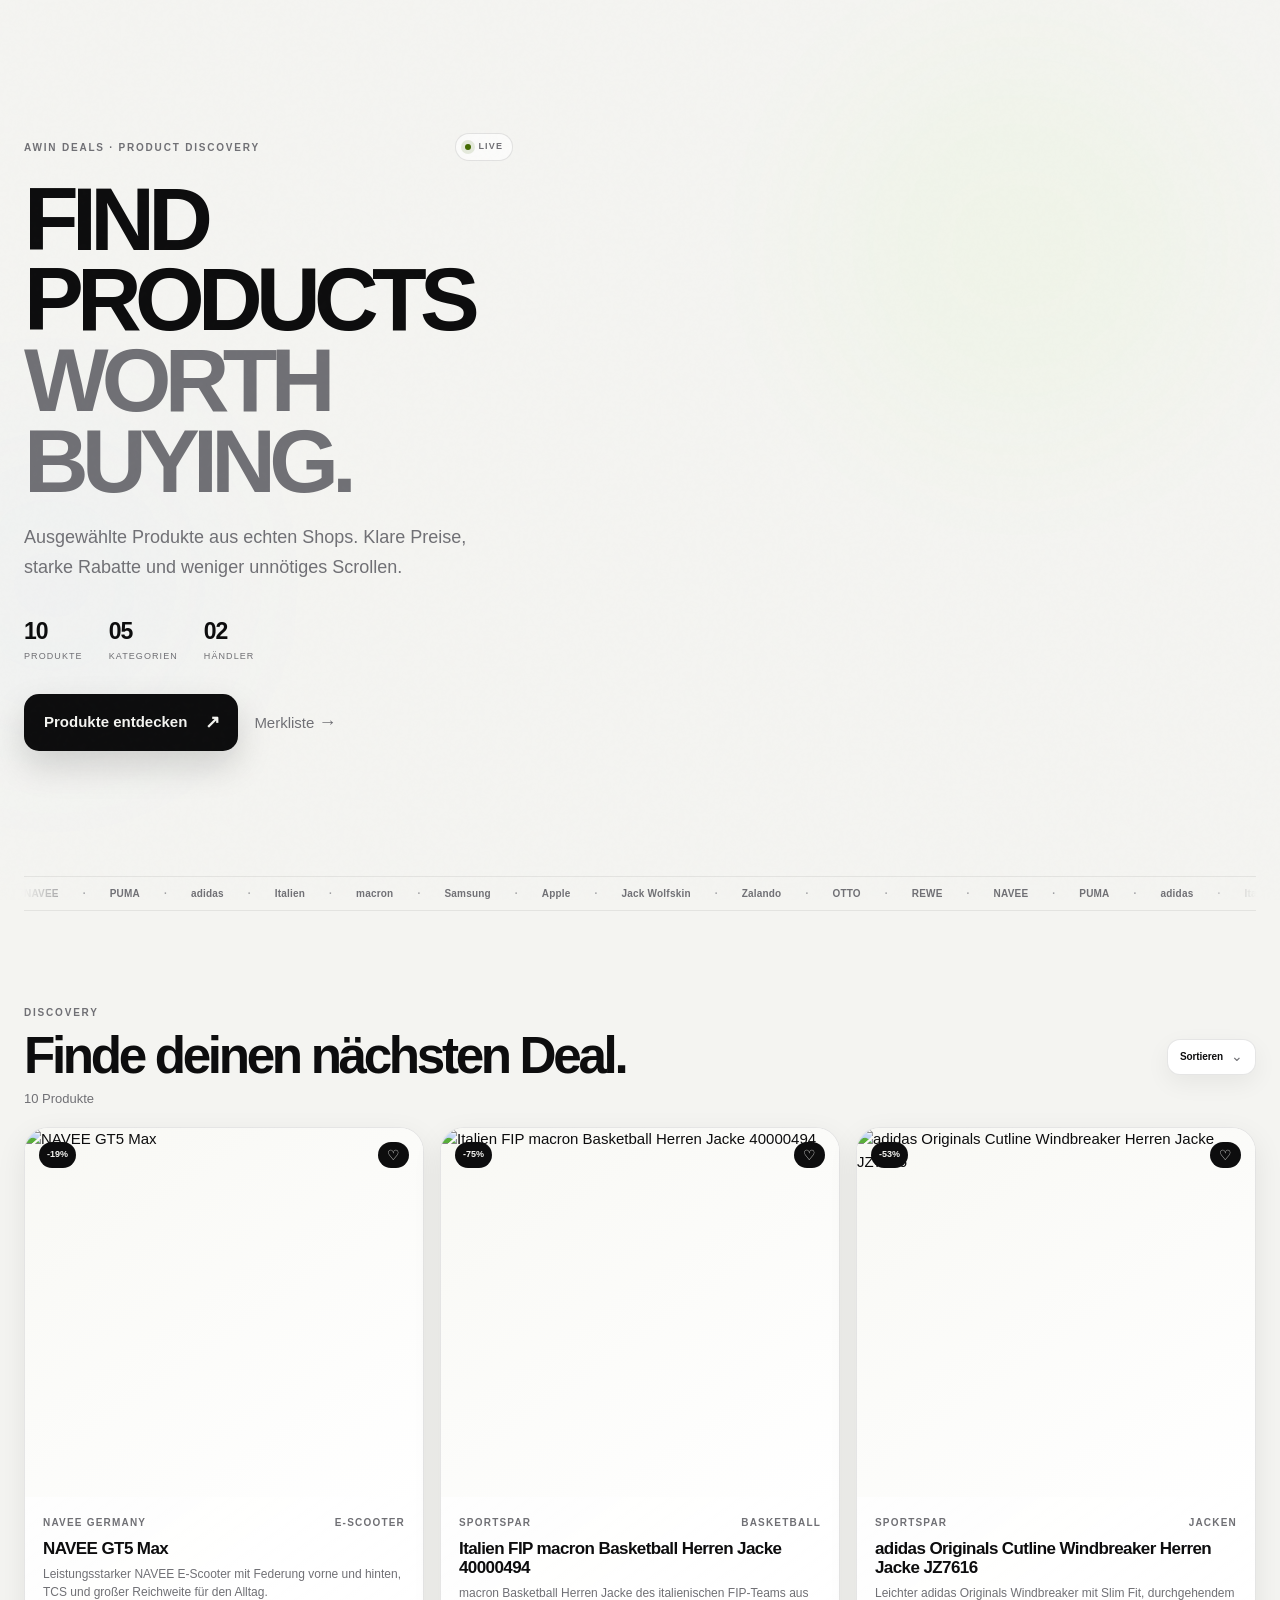
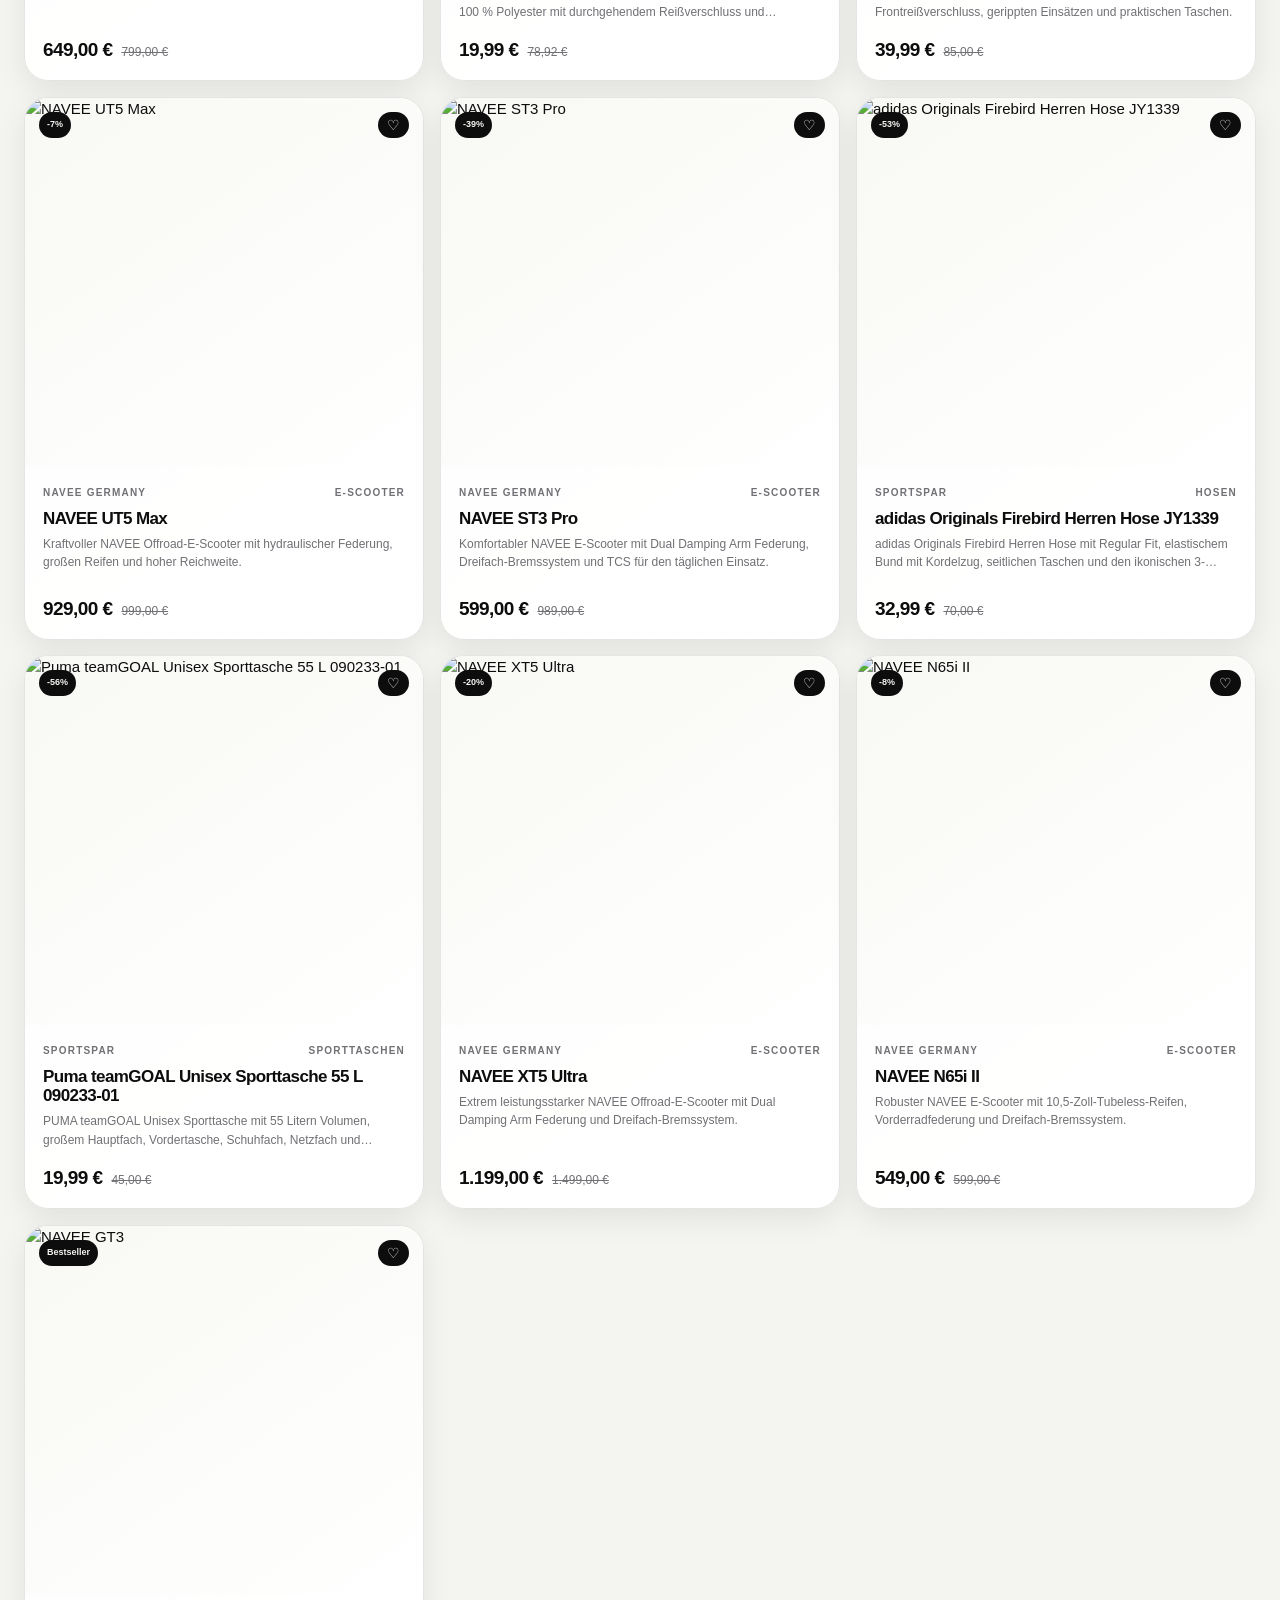
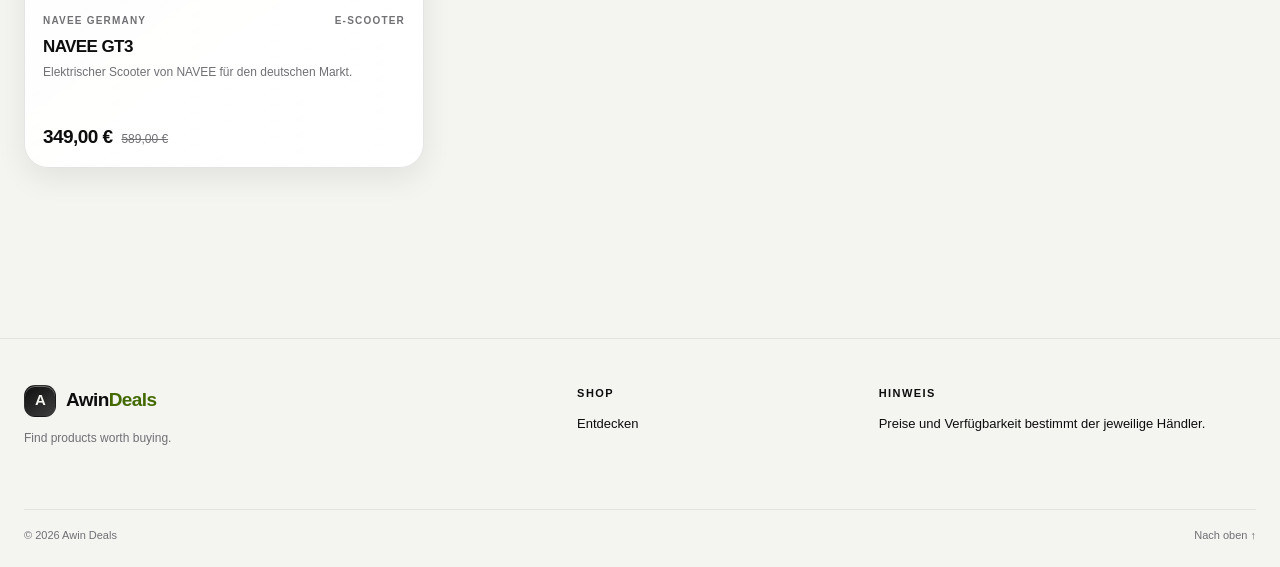
==== commit 7fbdd997: "Set light mode as default" ====
--- a/index.html
+++ b/index.html
@@ -1,10 +1,10 @@
 <!doctype html>
-<html lang="de" data-theme="dark">
+<html lang="de" data-theme="light">
 <head>
   <meta charset="utf-8">
   <meta name="viewport" content="width=device-width, initial-scale=1, viewport-fit=cover">
   <meta name="description" content="Awin Deals – ausgewählte Produkte, starke Preise und unabhängige Produktentdeckungen.">
-  <meta name="theme-color" content="#090909" id="themeColor">
+  <meta name="theme-color" content="#f4f4f1" id="themeColor">
   <meta name="apple-mobile-web-app-capable" content="yes">
   <meta name="apple-mobile-web-app-status-bar-style" content="black-translucent">
   <meta name="apple-mobile-web-app-title" content="Awin Deals">
--- a/style.css
+++ b/style.css
@@ -376,7 +376,7 @@
   align-items:center;
   width:max-content;
   gap:24px;
-  animation:brand-scroll 18s linear infinite;
+  animation:brand-scroll 12s linear infinite;
   will-change:transform;
 }
 .brand-track span{
@@ -395,9 +395,8 @@
 }
 @keyframes brand-scroll{to{transform:translateX(-50%)}}
 @media(max-width:760px){
-  .brand-strip{gap:12px;margin-top:-8px;padding:8px 0}
-  .brand-strip-label{font-size:7px}
-  .brand-track{gap:18px;animation-duration:14s}
+  .brand-strip{margin-top:-8px;padding:8px 0}
+  .brand-track{gap:18px;animation-duration:10s}
   .brand-track span{gap:18px;font-size:9px}
 }
 @media(prefers-reduced-motion:reduce){.brand-track{animation:none;transform:none}}
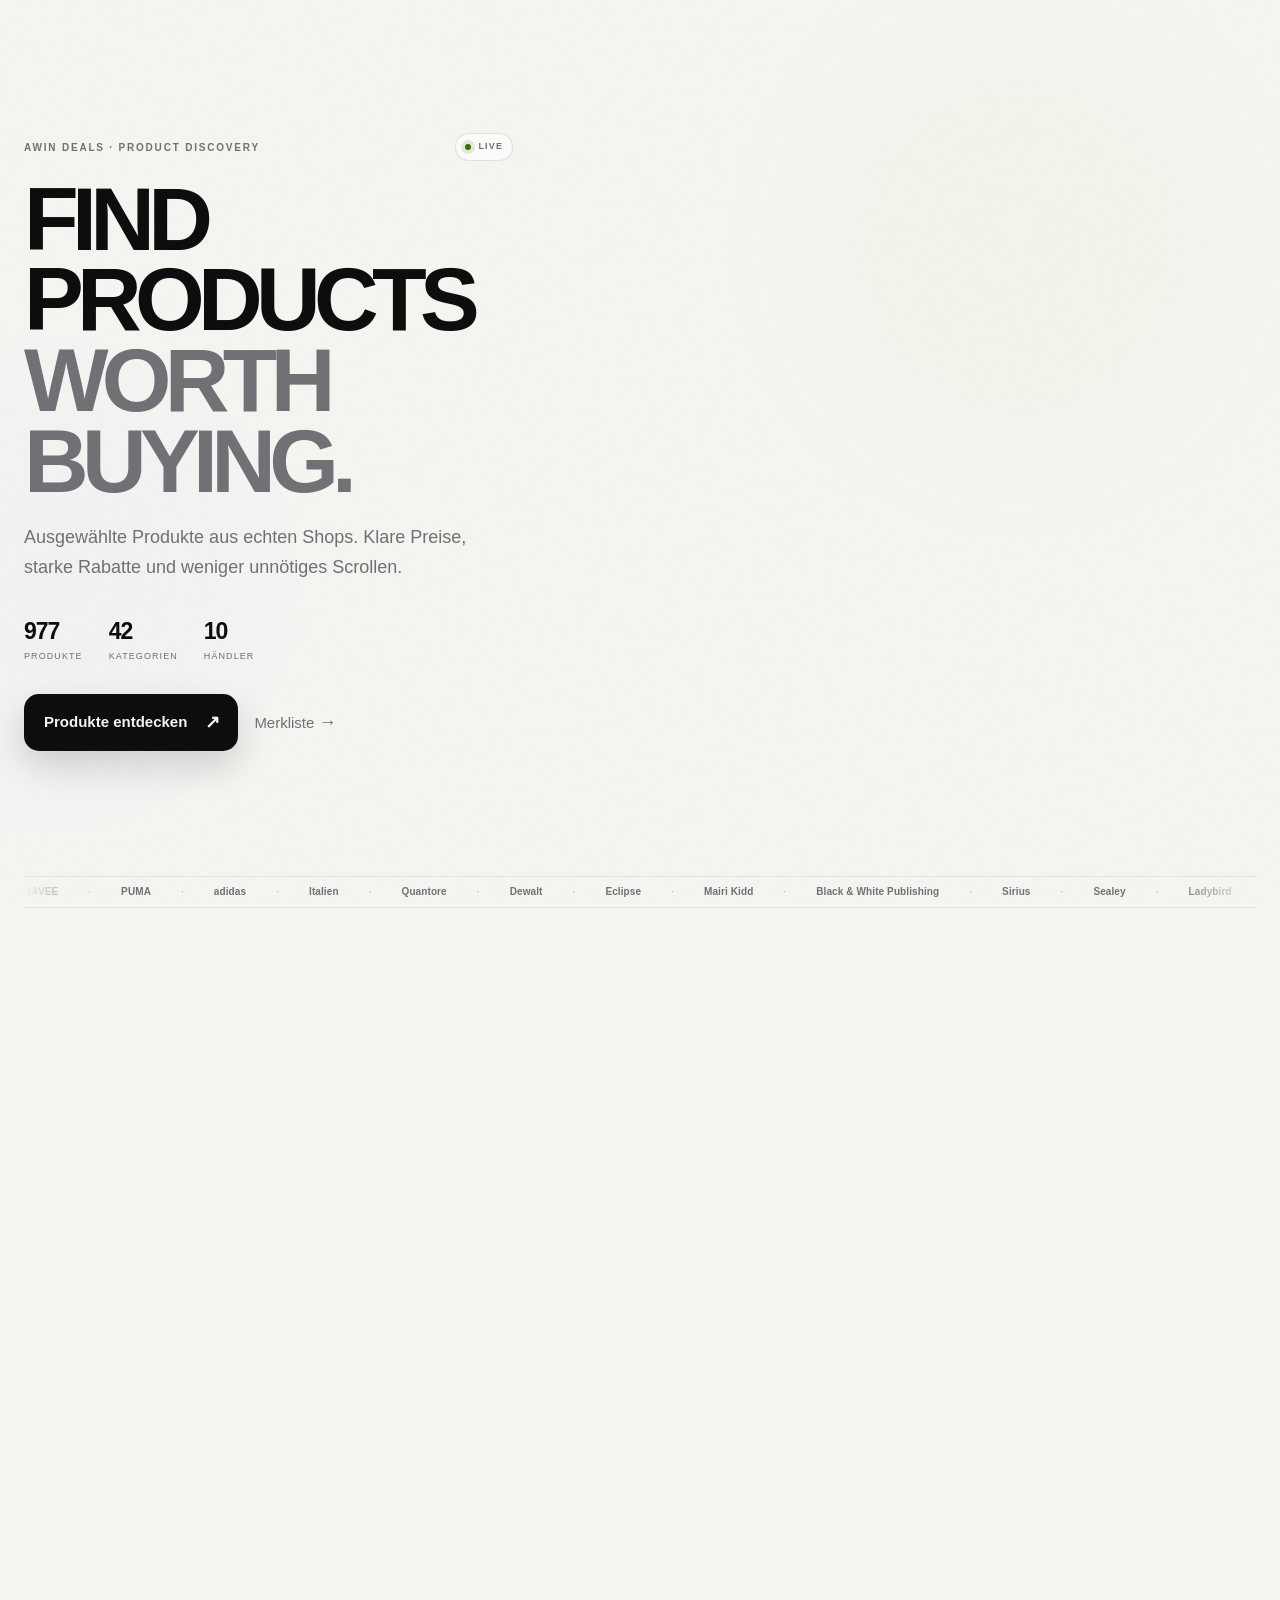
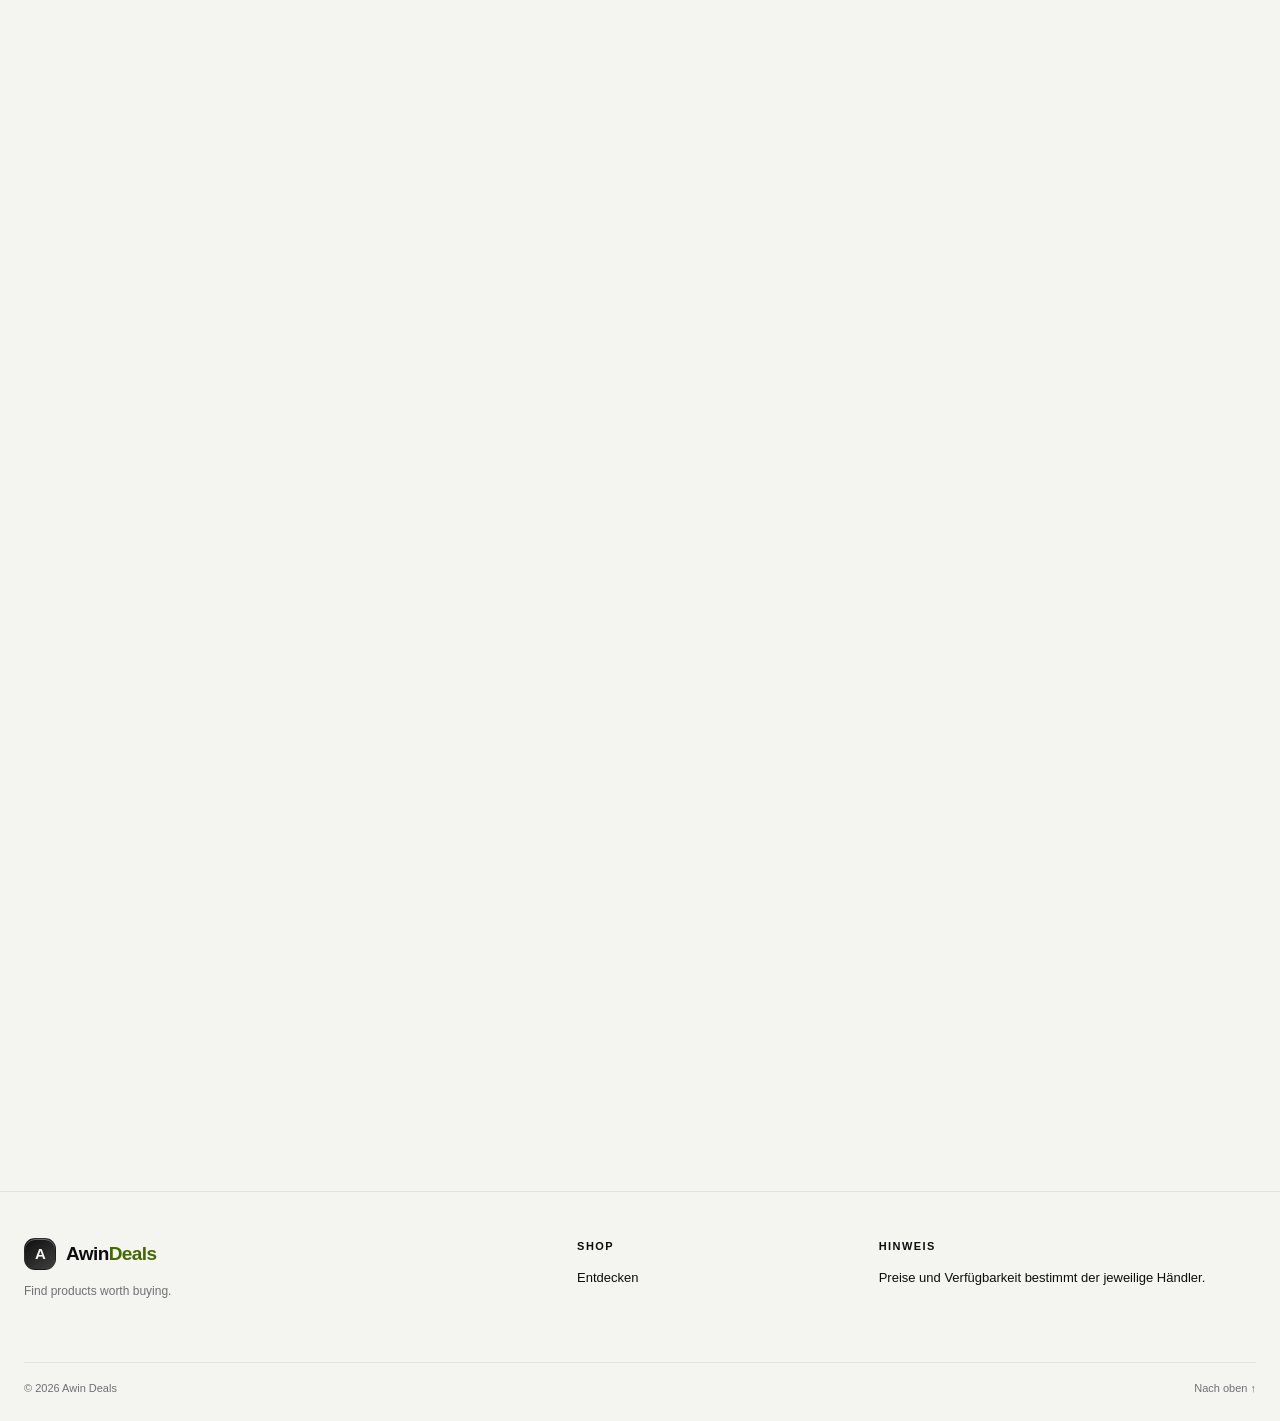
==== commit eb140f6d: "Add paged product loading control" ====
--- a/index.html
+++ b/index.html
@@ -75,6 +75,7 @@
       </div>
 
       <div id="productGrid" class="product-grid"></div>
+      <div id="loadMoreWrap" class="load-more-wrap" hidden><button id="loadMore" class="secondary-btn" type="button"></button></div>
 
       <div id="emptyState" class="empty-state" hidden>
         <div class="empty-glyph">◇</div>
--- a/style.css
+++ b/style.css
@@ -346,57 +346,63 @@
 .site-header{display:none!important}
 
 
-/* Quiet brand ticker */
+/* Brand ticker — seamless, names only */
 .brand-strip{
-  display:flex;
-  align-items:center;
-  gap:16px;
+  display:block;
   margin-top:-24px;
   margin-bottom:4px;
-  padding:9px 0;
+  padding:10px 0;
   overflow:hidden;
   border-top:1px solid var(--line-soft);
   border-bottom:1px solid var(--line-soft);
 }
-.brand-strip-label{
-  flex:0 0 auto;
-  font-size:8px;
-  font-weight:900;
-  letter-spacing:.18em;
-  color:var(--faint);
-}
 .brand-marquee{
-  min-width:0;
+  width:100%;
   overflow:hidden;
-  mask-image:linear-gradient(90deg,transparent,#000 5%,#000 95%,transparent);
-  -webkit-mask-image:linear-gradient(90deg,transparent,#000 5%,#000 95%,transparent);
+  mask-image:linear-gradient(90deg,transparent 0%,#000 7%,#000 93%,transparent 100%);
+  -webkit-mask-image:linear-gradient(90deg,transparent 0%,#000 7%,#000 93%,transparent 100%);
 }
 .brand-track{
   display:flex;
+  width:max-content;
   align-items:center;
-  width:max-content;
-  gap:24px;
-  animation:brand-scroll 12s linear infinite;
+  animation:brand-scroll 8s linear infinite;
   will-change:transform;
 }
-.brand-track span{
-  display:inline-flex;
+.brand-set{
+  display:flex;
+  flex:0 0 auto;
   align-items:center;
-  gap:24px;
+  gap:30px;
+  padding-right:30px;
+}
+.brand-set span{
+  display:inline-block;
+  flex:0 0 auto;
   color:var(--muted);
   font-size:10px;
-  font-weight:700;
-  letter-spacing:.02em;
+  line-height:1;
+  font-weight:800;
+  letter-spacing:.01em;
   white-space:nowrap;
 }
-.brand-track span::after{
+.brand-set span::after{
   content:"·";
+  margin-left:30px;
   color:var(--faint);
-}
-@keyframes brand-scroll{to{transform:translateX(-50%)}}
+  font-weight:500;
+}
+@keyframes brand-scroll{
+  from{transform:translate3d(0,0,0)}
+  to{transform:translate3d(-50%,0,0)}
+}
 @media(max-width:760px){
-  .brand-strip{margin-top:-8px;padding:8px 0}
-  .brand-track{gap:18px;animation-duration:10s}
-  .brand-track span{gap:18px;font-size:9px}
-}
-@media(prefers-reduced-motion:reduce){.brand-track{animation:none;transform:none}}
+  .brand-strip{margin-top:-8px;padding:9px 0}
+  .brand-set{gap:22px;padding-right:22px}
+  .brand-set span{font-size:9px}
+  .brand-set span::after{margin-left:22px}
+  .brand-track{animation-duration:6.5s}
+}
+@media(prefers-reduced-motion:reduce){
+  .brand-track{animation:none;transform:none}
+}
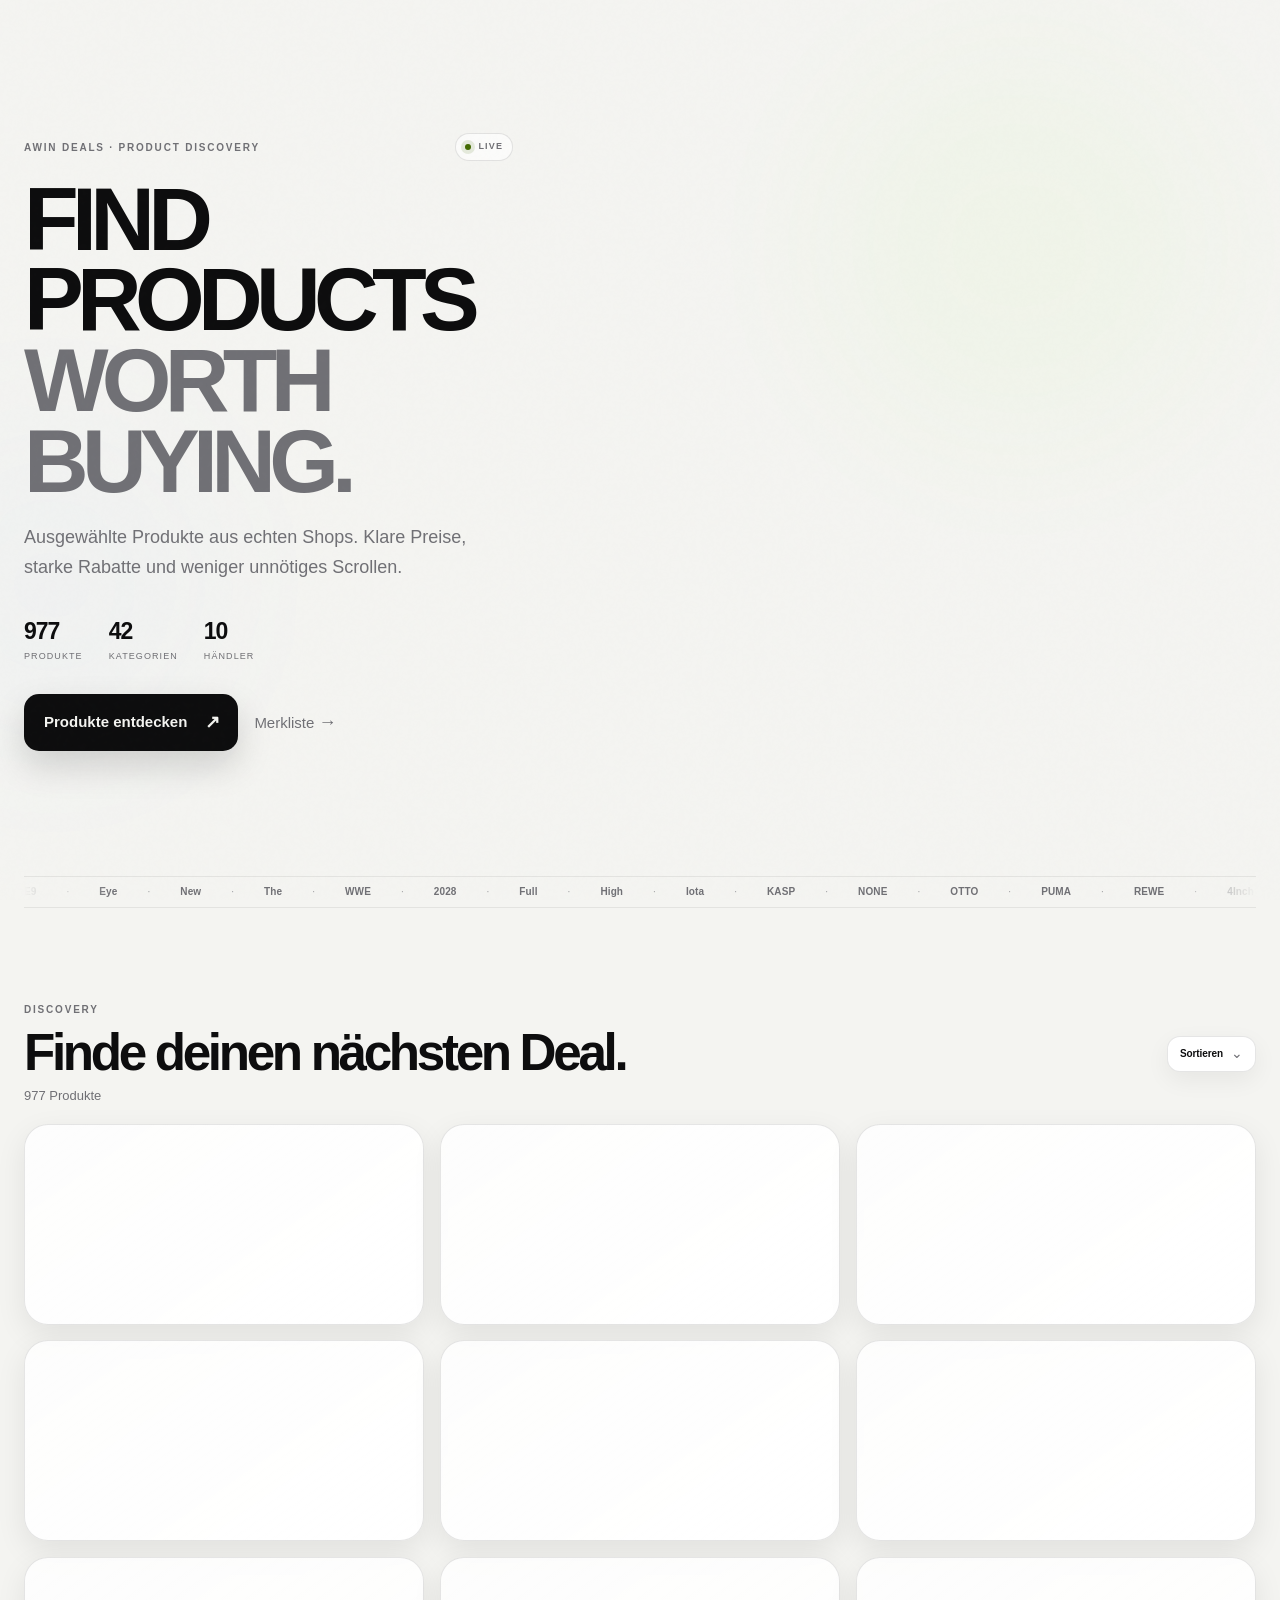
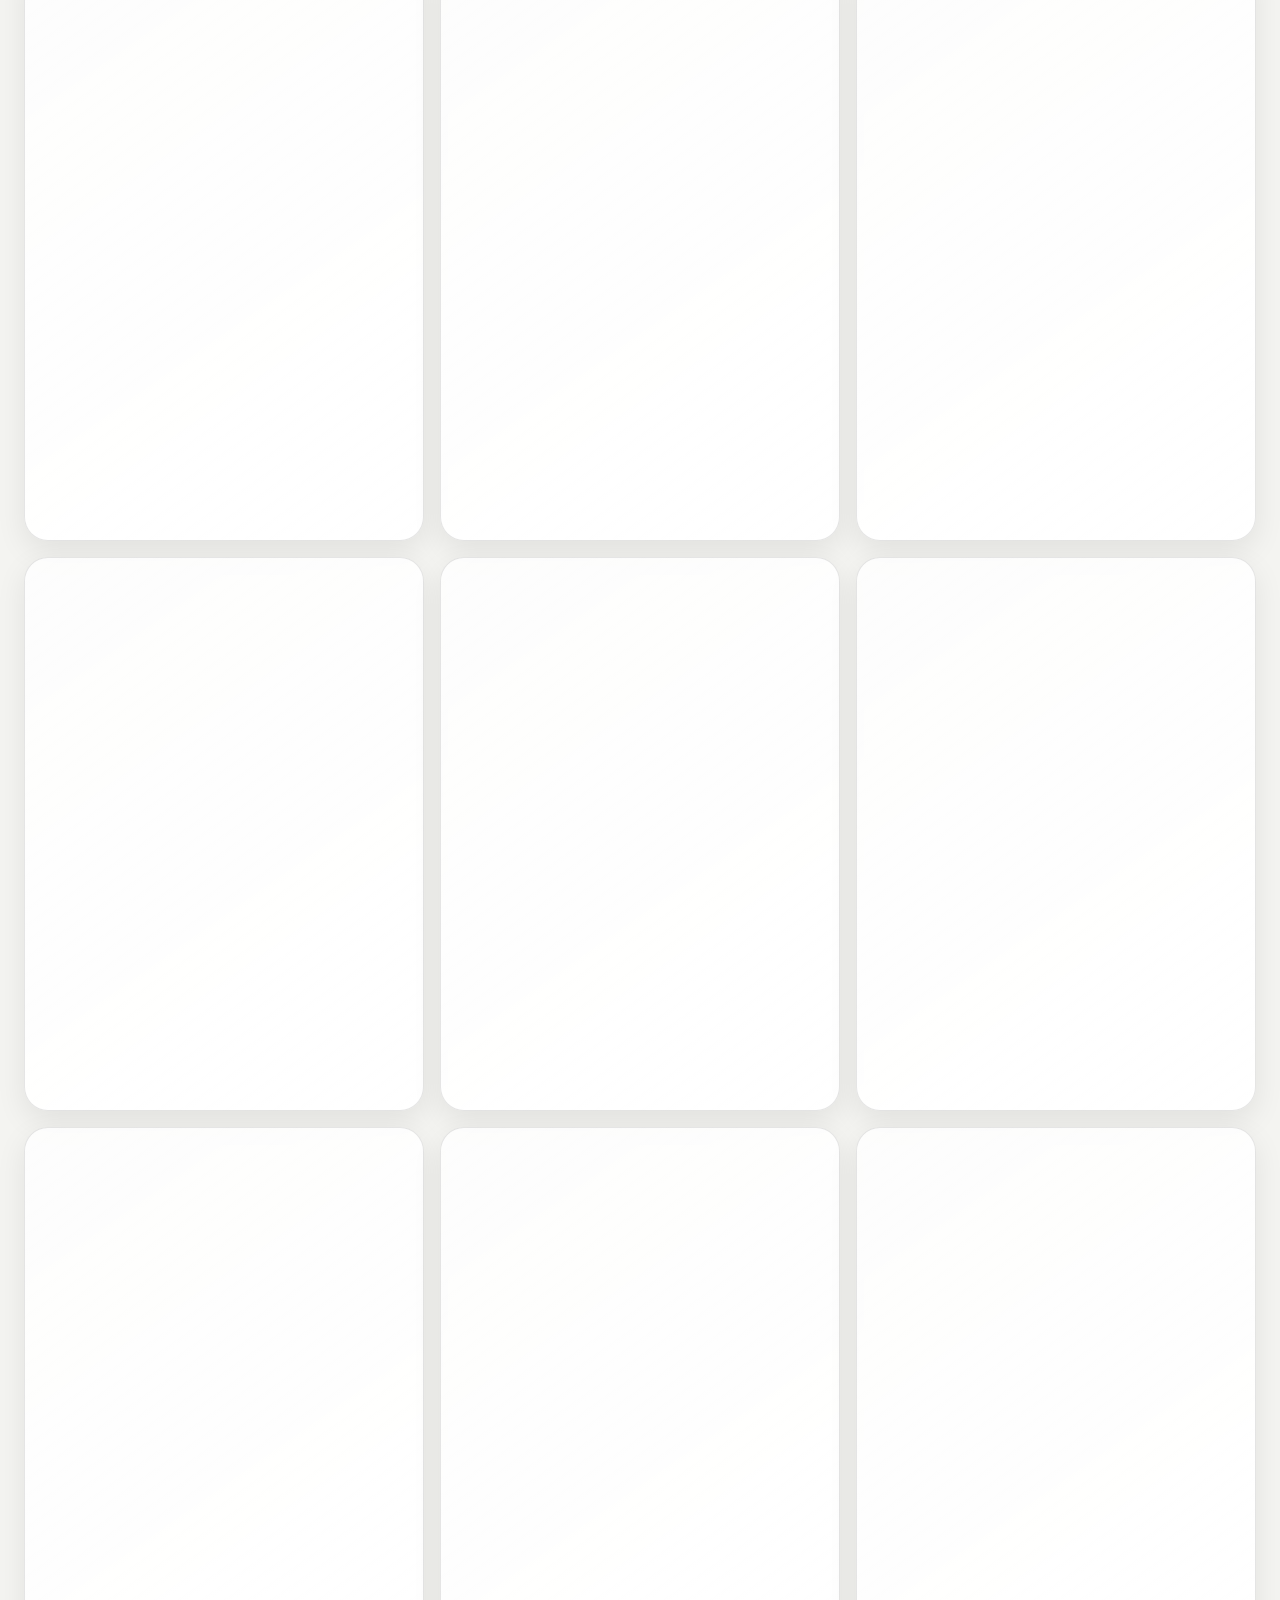
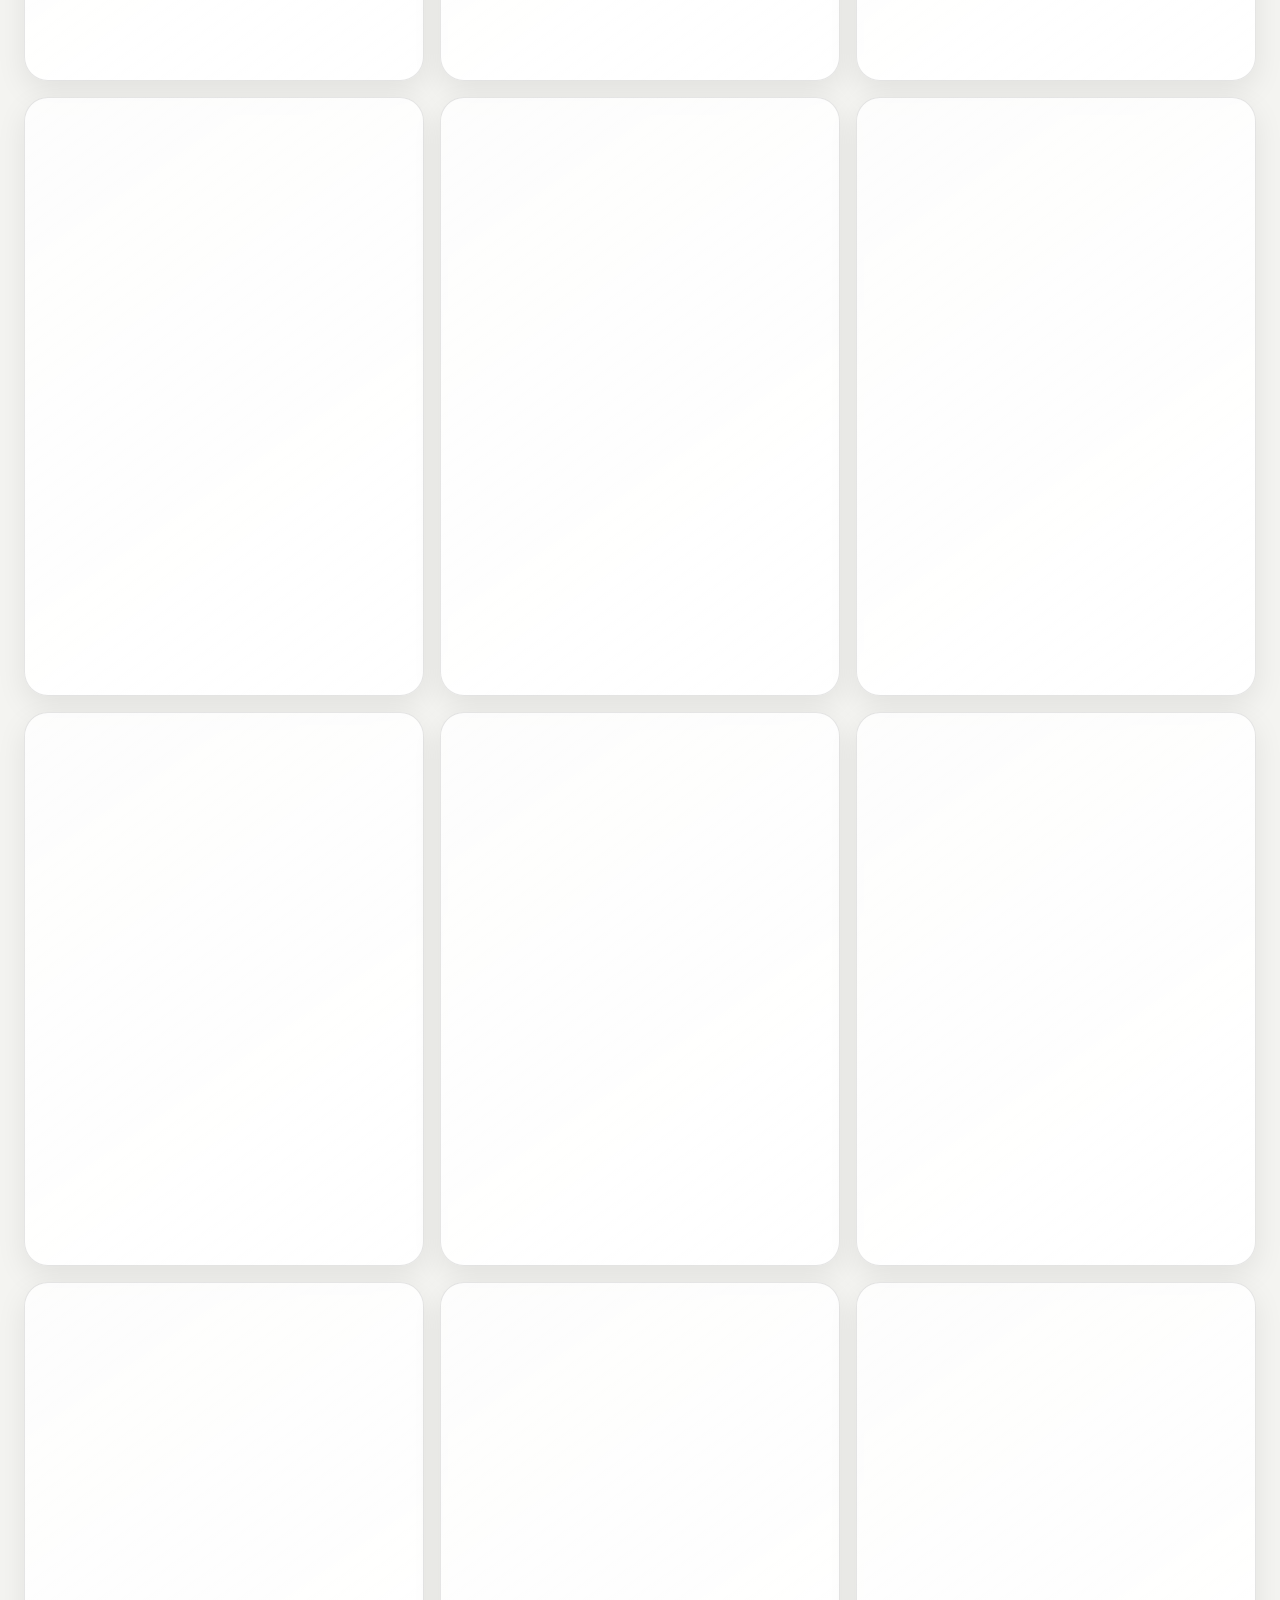
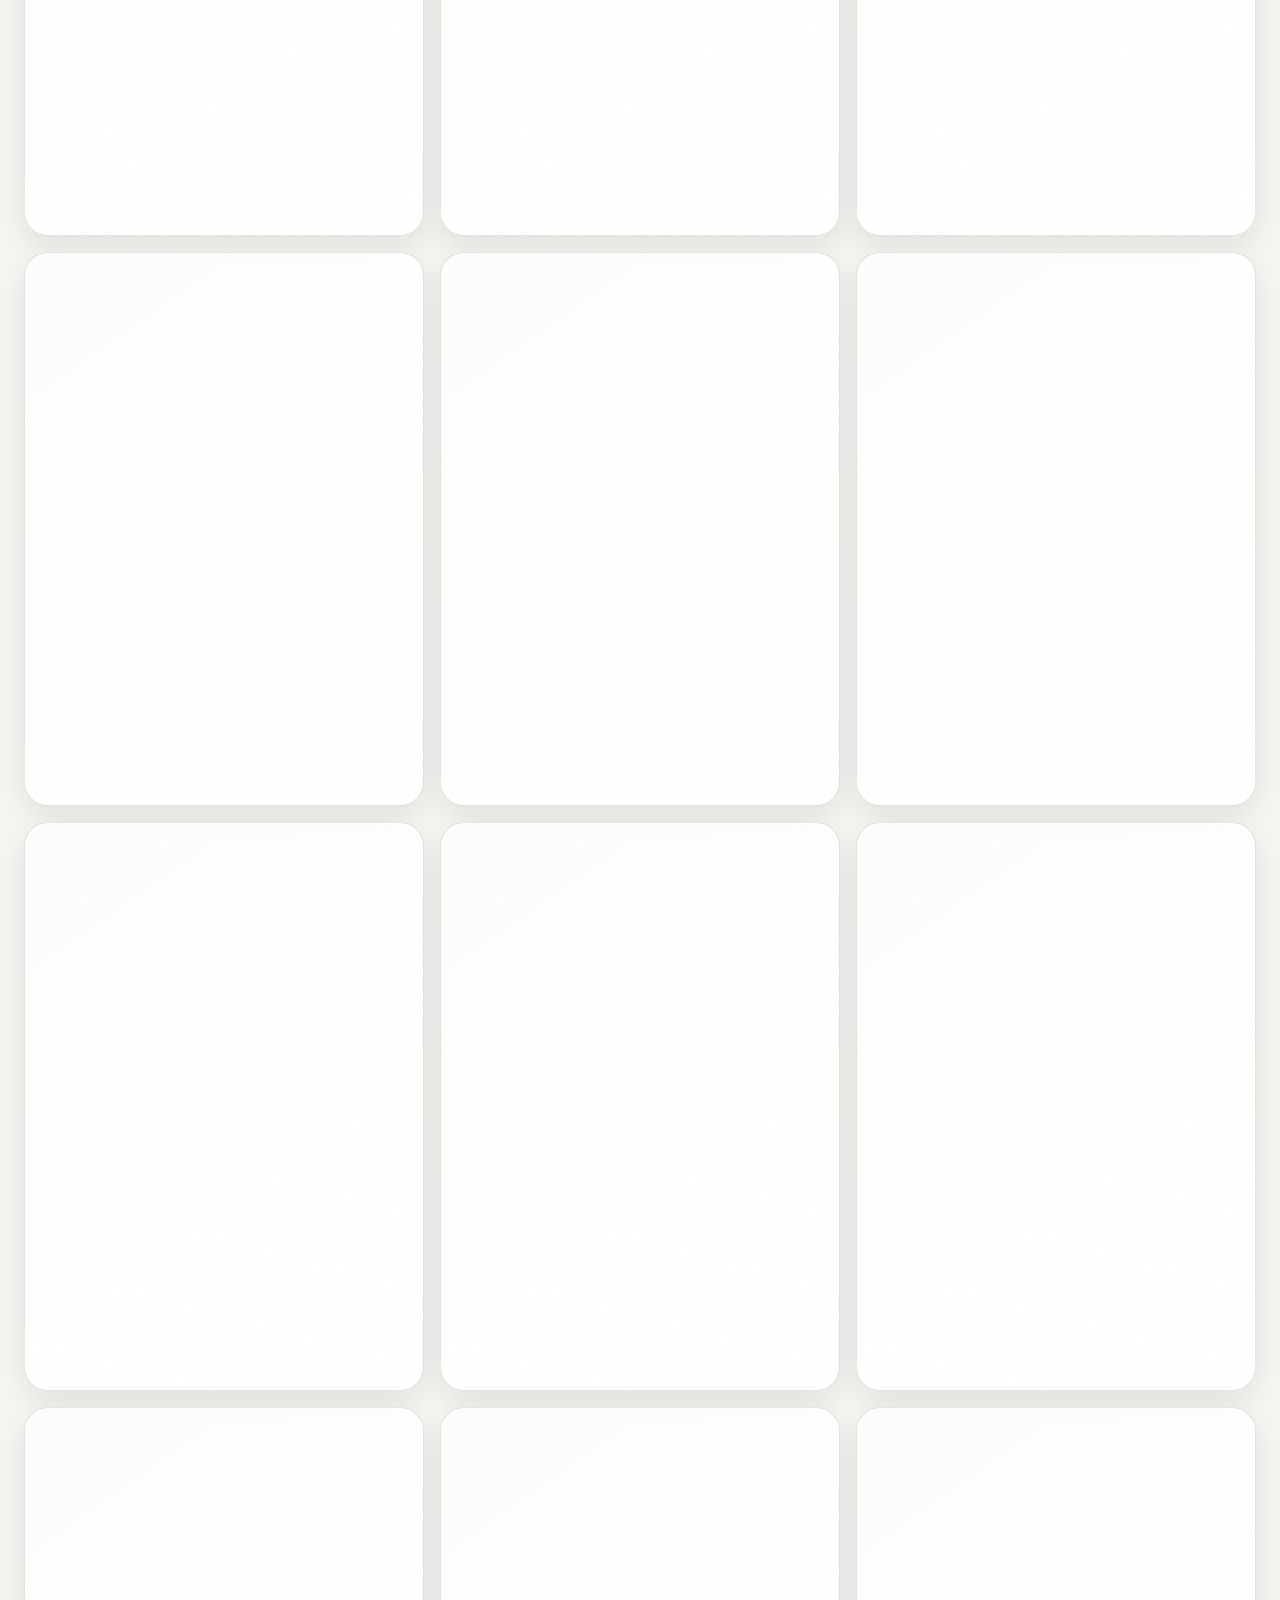
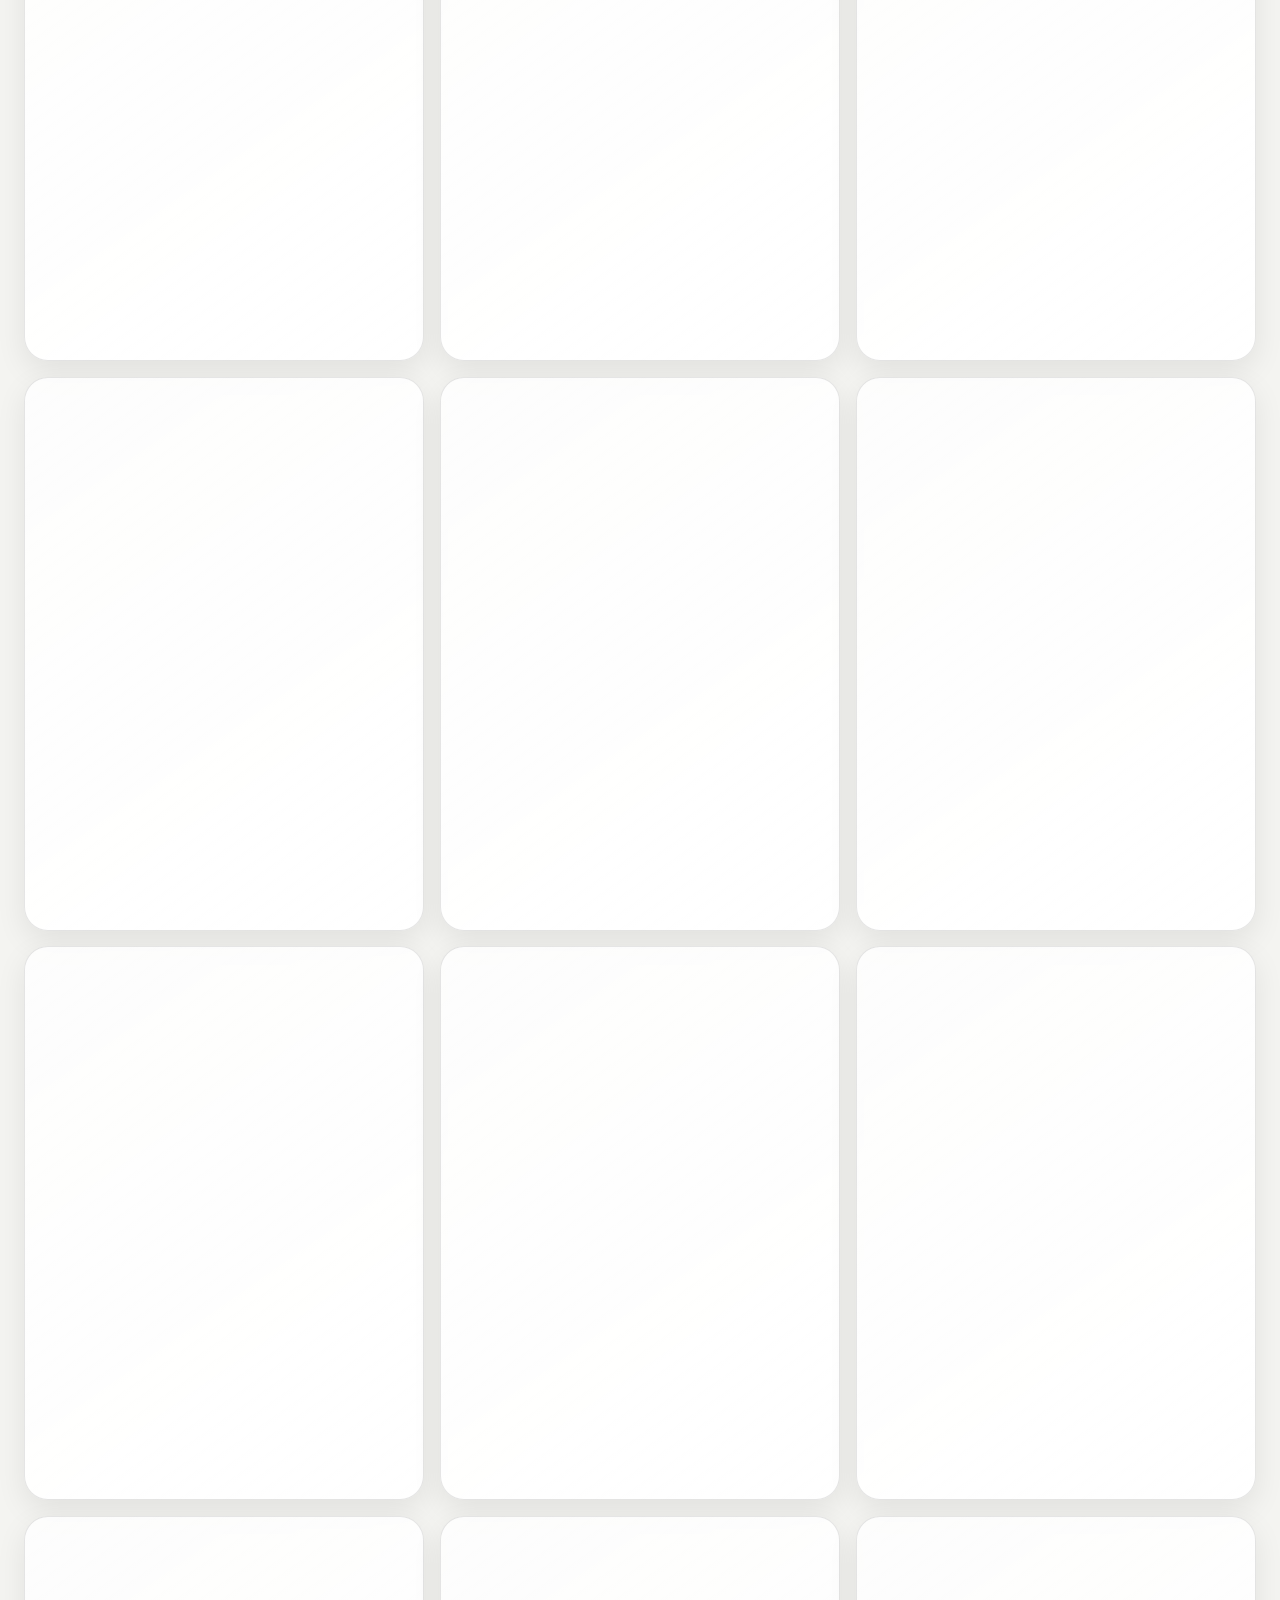
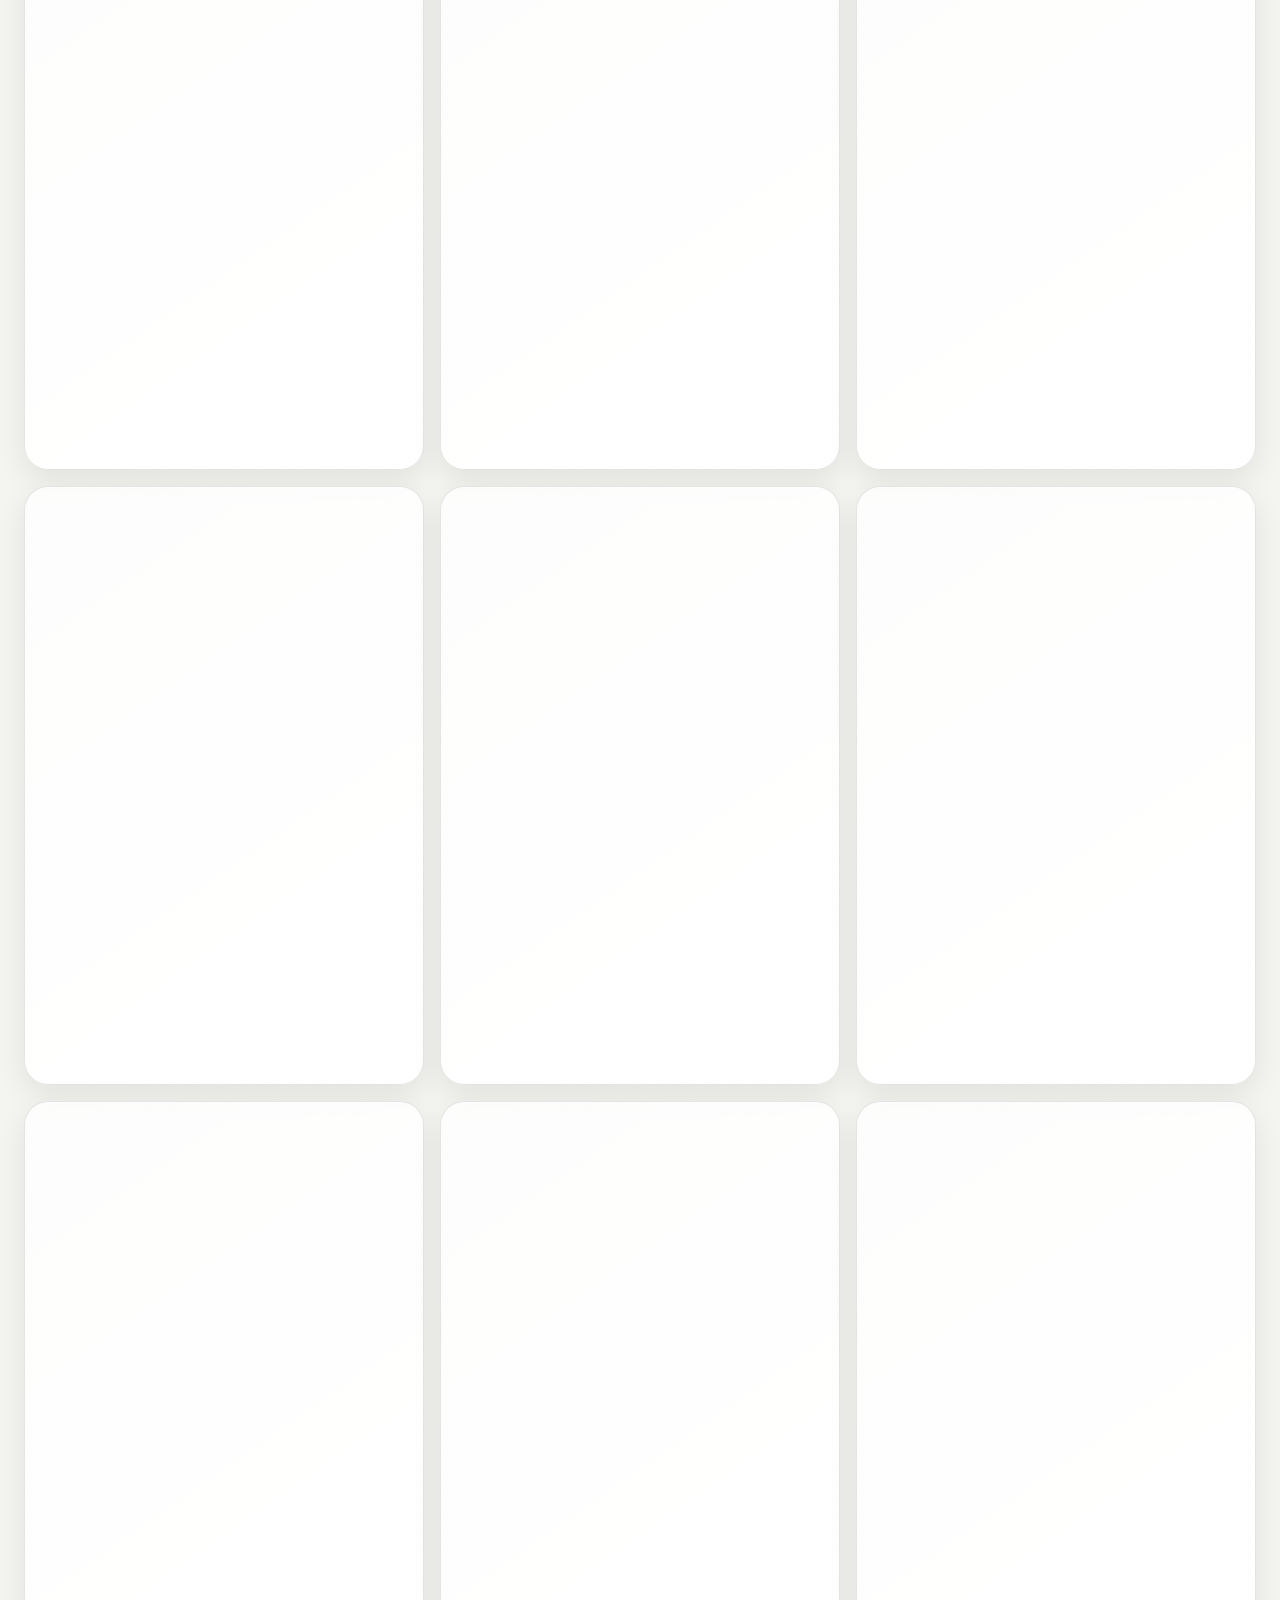
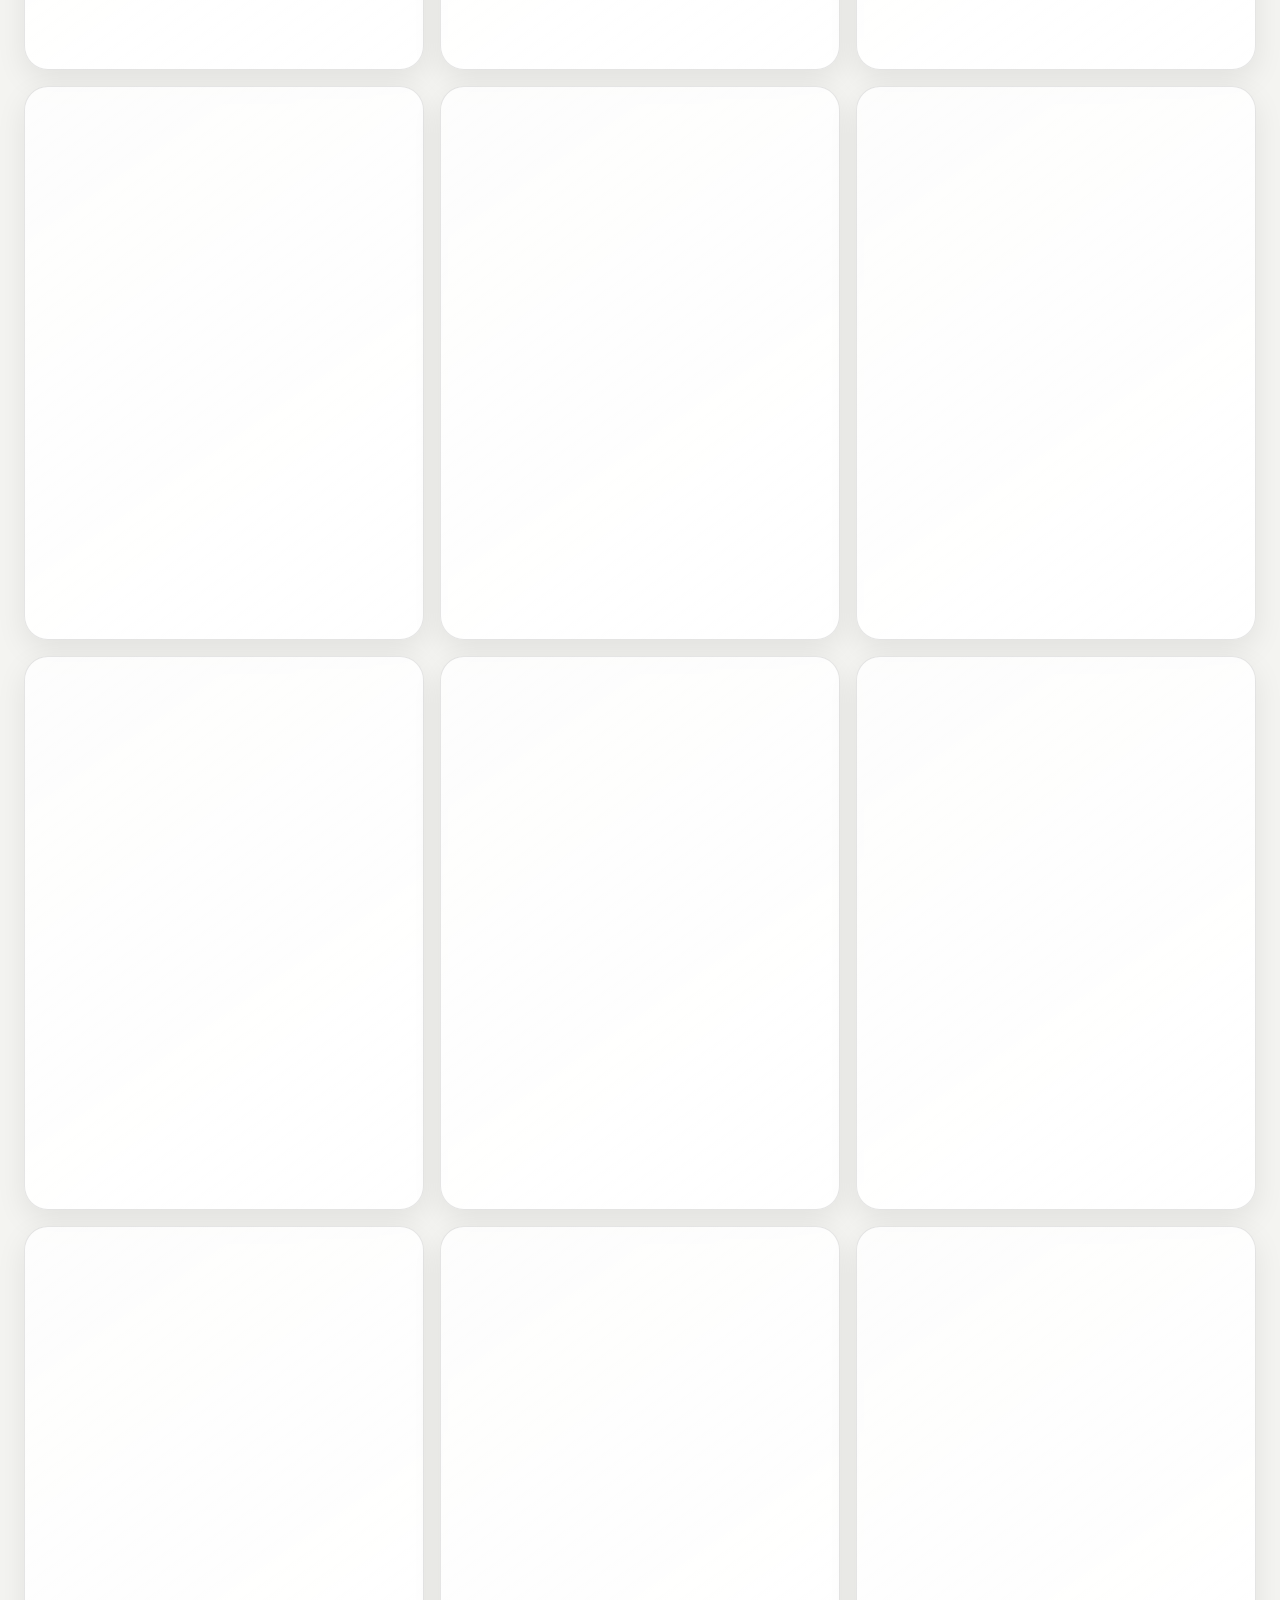
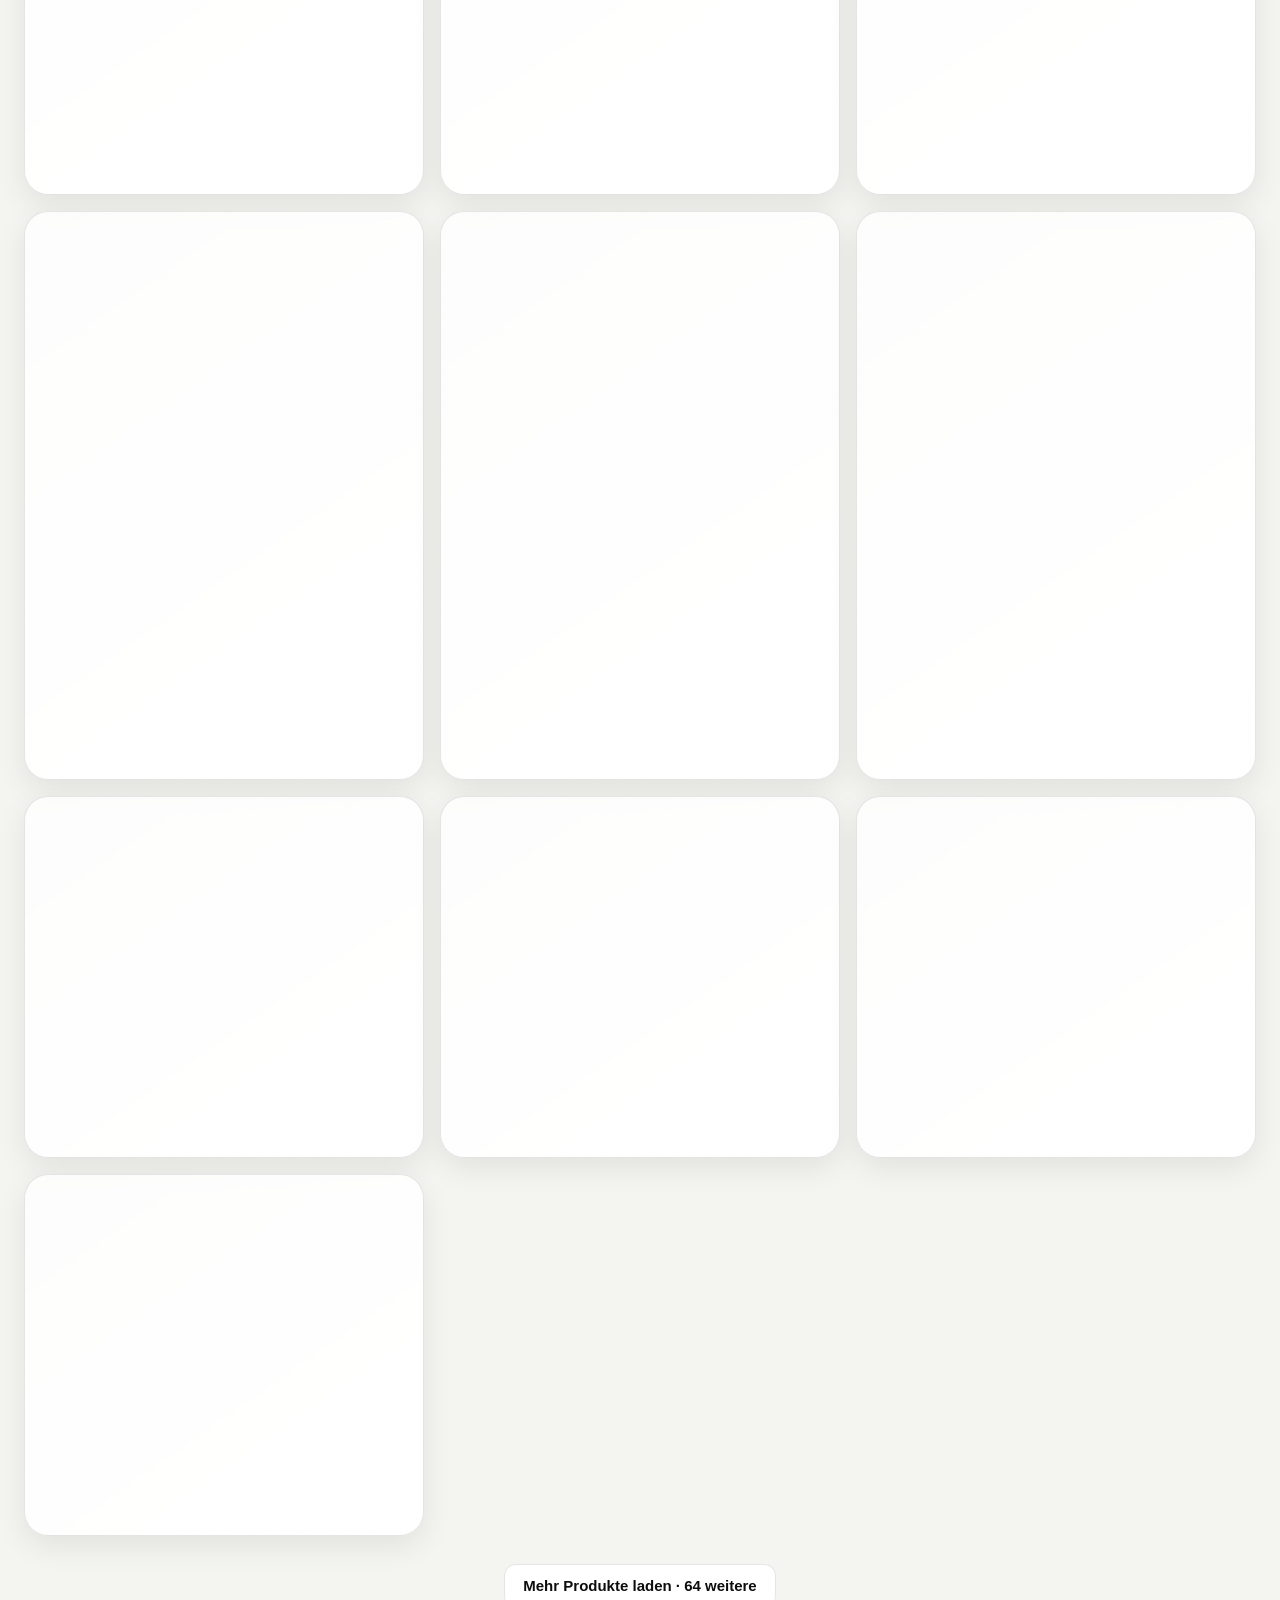
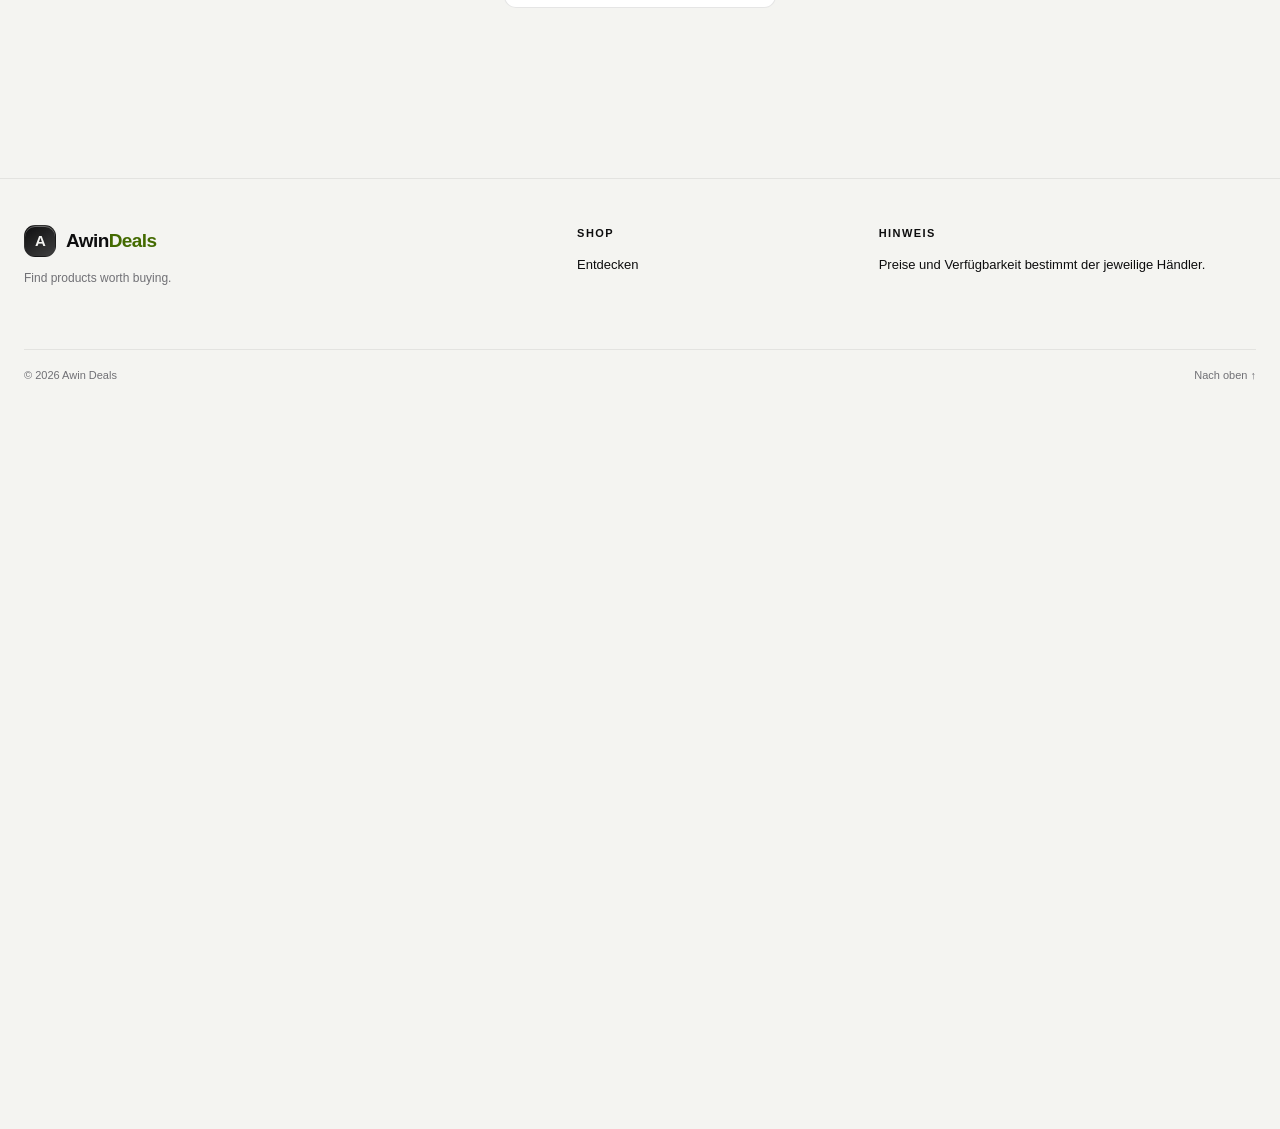
==== commit 09e847d6: "Improve catalogue loading state" ====
--- a/index.html
+++ b/index.html
@@ -40,7 +40,7 @@
         <div class="hero-kicker"><div class="eyebrow">AWIN DEALS · PRODUCT DISCOVERY</div><span class="live-chip"><i></i><b id="heroStatus">LIVE</b></span></div>
         <h1 id="hero-title">FIND PRODUCTS<br><span>WORTH BUYING.</span></h1>
         <p>Ausgewählte Produkte aus echten Shops. Klare Preise, starke Rabatte und weniger unnötiges Scrollen.</p>
-        <div class="hero-stats" aria-label="Katalogübersicht"><span><b id="heroStatsProducts">0</b><small>Produkte</small></span><span><b id="heroStatsCategories">0</b><small>Kategorien</small></span><span><b id="heroStatsMerchants">0</b><small>Händler</small></span></div>
+        <div class="hero-stats" aria-label="Katalogübersicht"><span><b id="heroStatsProducts">—</b><small>Produkte</small></span><span><b id="heroStatsCategories">—</b><small>Kategorien</small></span><span><b id="heroStatsMerchants">—</b><small>Händler</small></span></div>
         <div class="hero-actions">
           <a class="primary-btn" href="#discover">Produkte entdecken <span>↗</span></a>
           <button class="quiet-btn" id="heroSaved" type="button">Merkliste <span>→</span></button>
@@ -57,7 +57,7 @@
         <div>
           <div class="eyebrow">DISCOVERY</div>
           <h2>Finde deinen nächsten Deal.</h2>
-          <p id="resultSummary" aria-live="polite">0 Produkte</p>
+          <p id="resultSummary" aria-live="polite">Katalog wird geladen …</p>
         </div>
         <div class="sorter" id="sorter">
           <button class="sort-trigger" id="sortTrigger" type="button" aria-expanded="false" aria-controls="sortMenu">
--- a/style.css
+++ b/style.css
@@ -210,7 +210,8 @@
 /* Premium interaction layer */
 .search-panel{animation:search-drop .32s var(--ease)}
 @keyframes search-drop{from{opacity:0;transform:translateY(-8px)}to{opacity:1;transform:none}}
-.product-card{transform-style:preserve-3d;will-change:transform}
+.product-card{content-visibility:auto;contain-intrinsic-size:320px 360px}
+@media (hover:hover) and (pointer:fine){.product-card{transform-style:preserve-3d;will-change:transform}}
 .product-card::after{content:"";position:absolute;inset:0;pointer-events:none;border-radius:inherit;opacity:0;background:radial-gradient(circle at var(--mx,50%) var(--my,20%),rgba(255,255,255,.11),transparent 30%);transition:opacity .25s ease;mix-blend-mode:screen}
 .product-card.is-tilting::after{opacity:1}
 .focus-card{transform-style:preserve-3d;will-change:transform}
@@ -406,3 +407,12 @@
 @media(prefers-reduced-motion:reduce){
   .brand-track{animation:none;transform:none}
 }
+
+
+/* Mobile catalogue stability */
+.load-more-wrap{display:flex;justify-content:center;padding:28px 0 0}
+.load-more-wrap .secondary-btn{margin:0;min-height:44px;padding:0 18px}
+@media(max-width:760px){
+  .grain,.ambient{display:none}
+  .product-card{box-shadow:0 8px 24px rgba(0,0,0,.07)}
+}
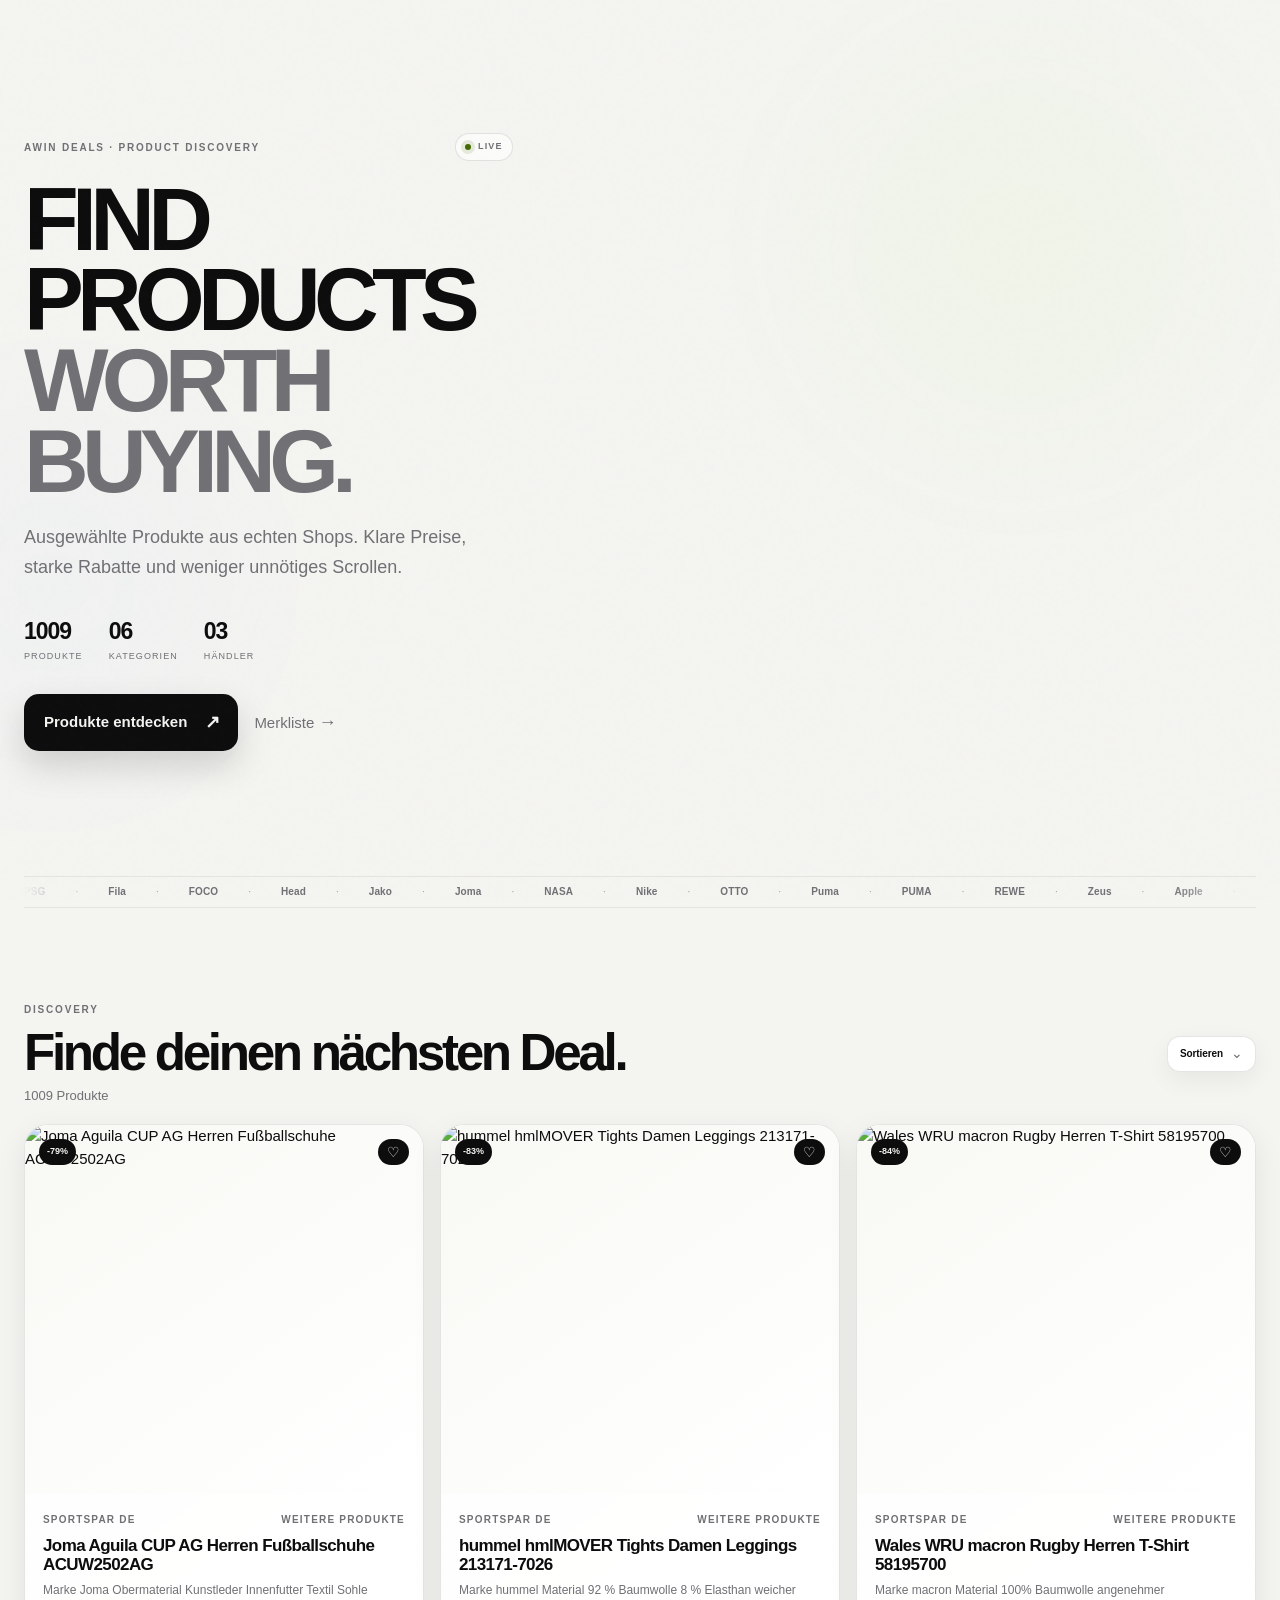
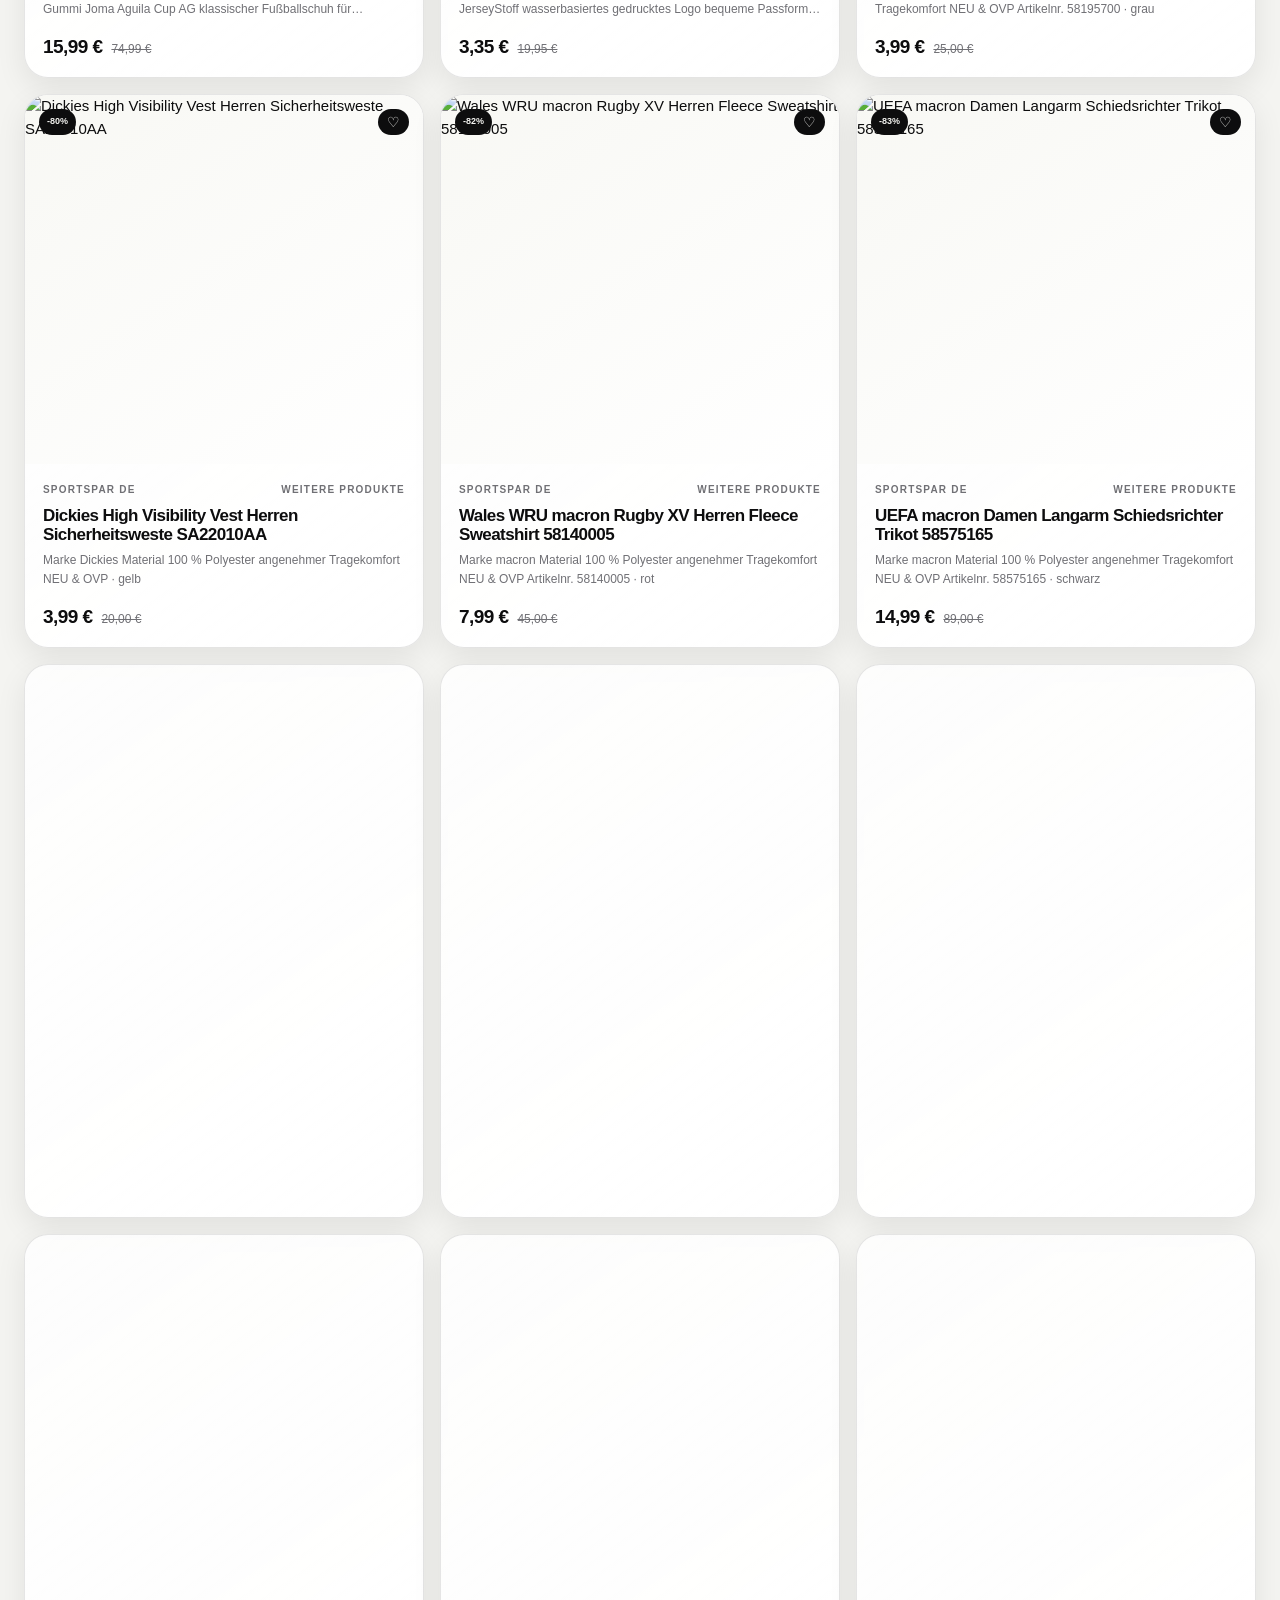
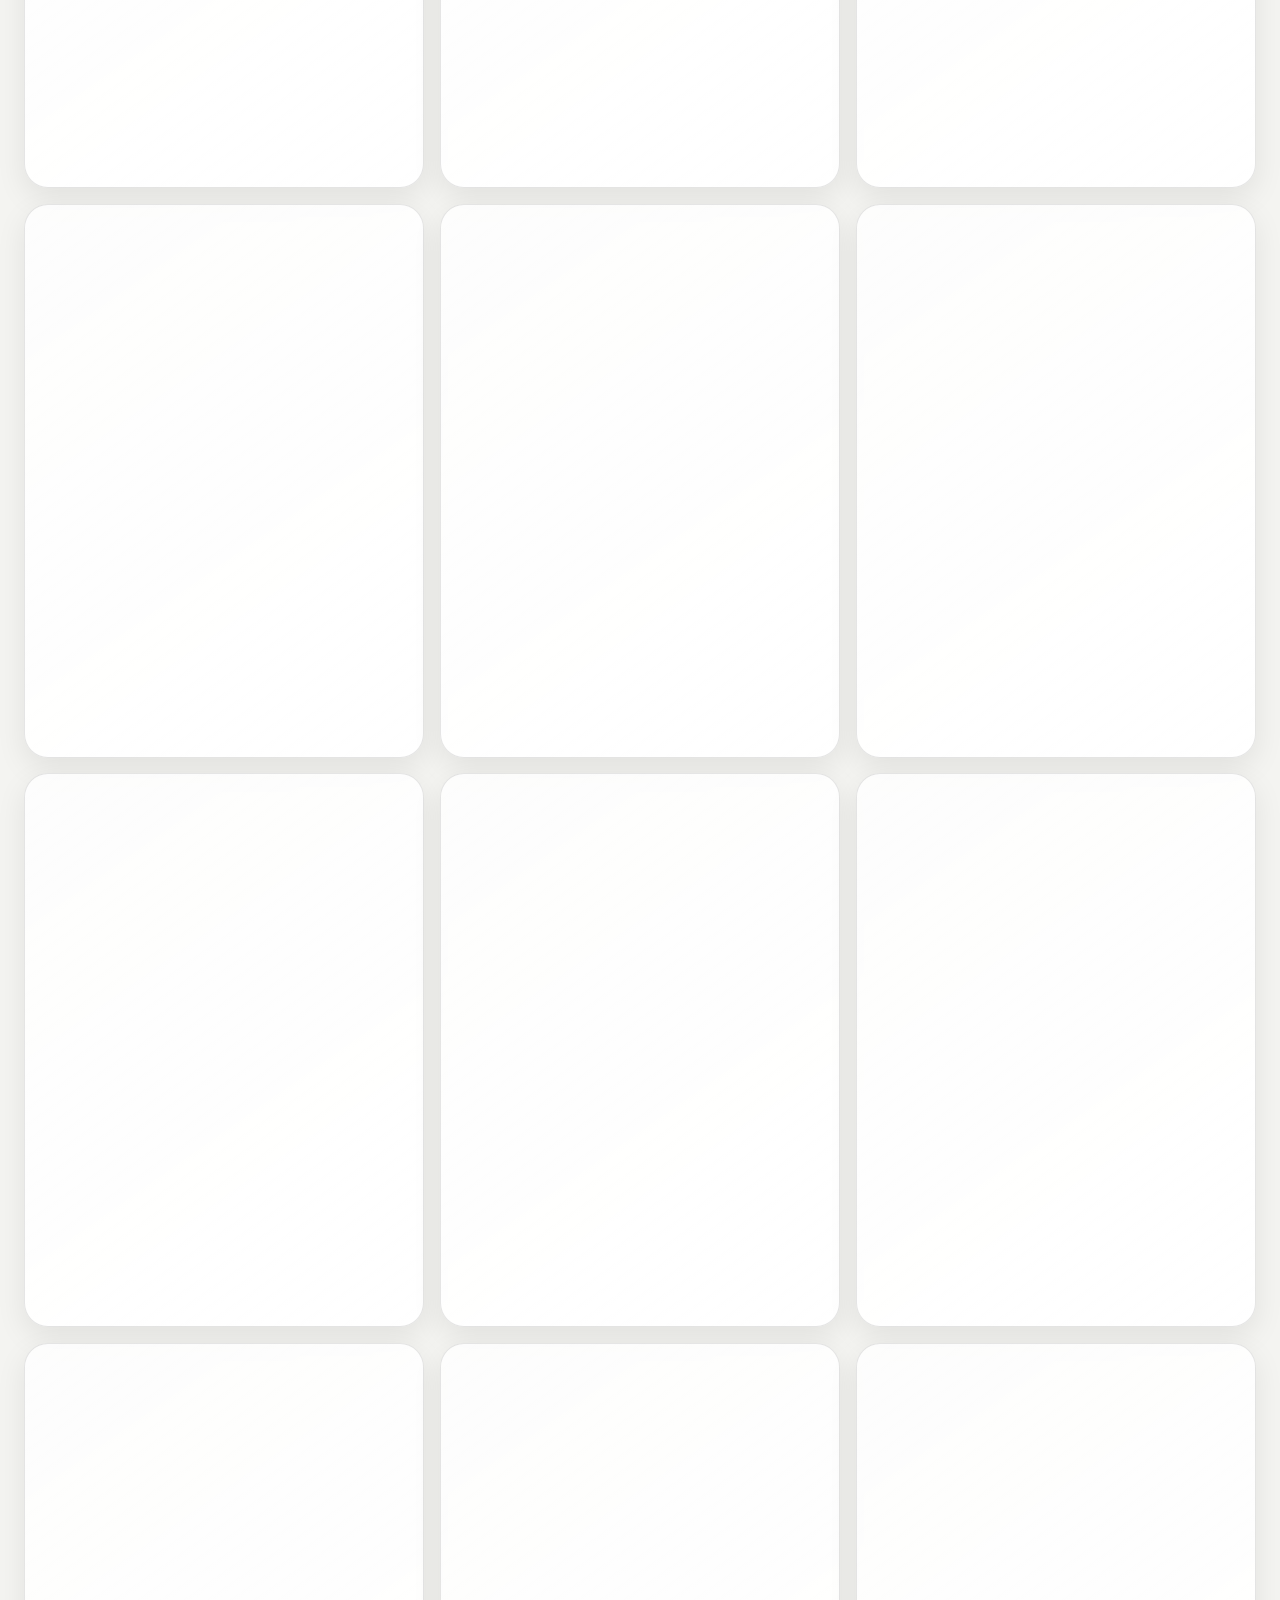
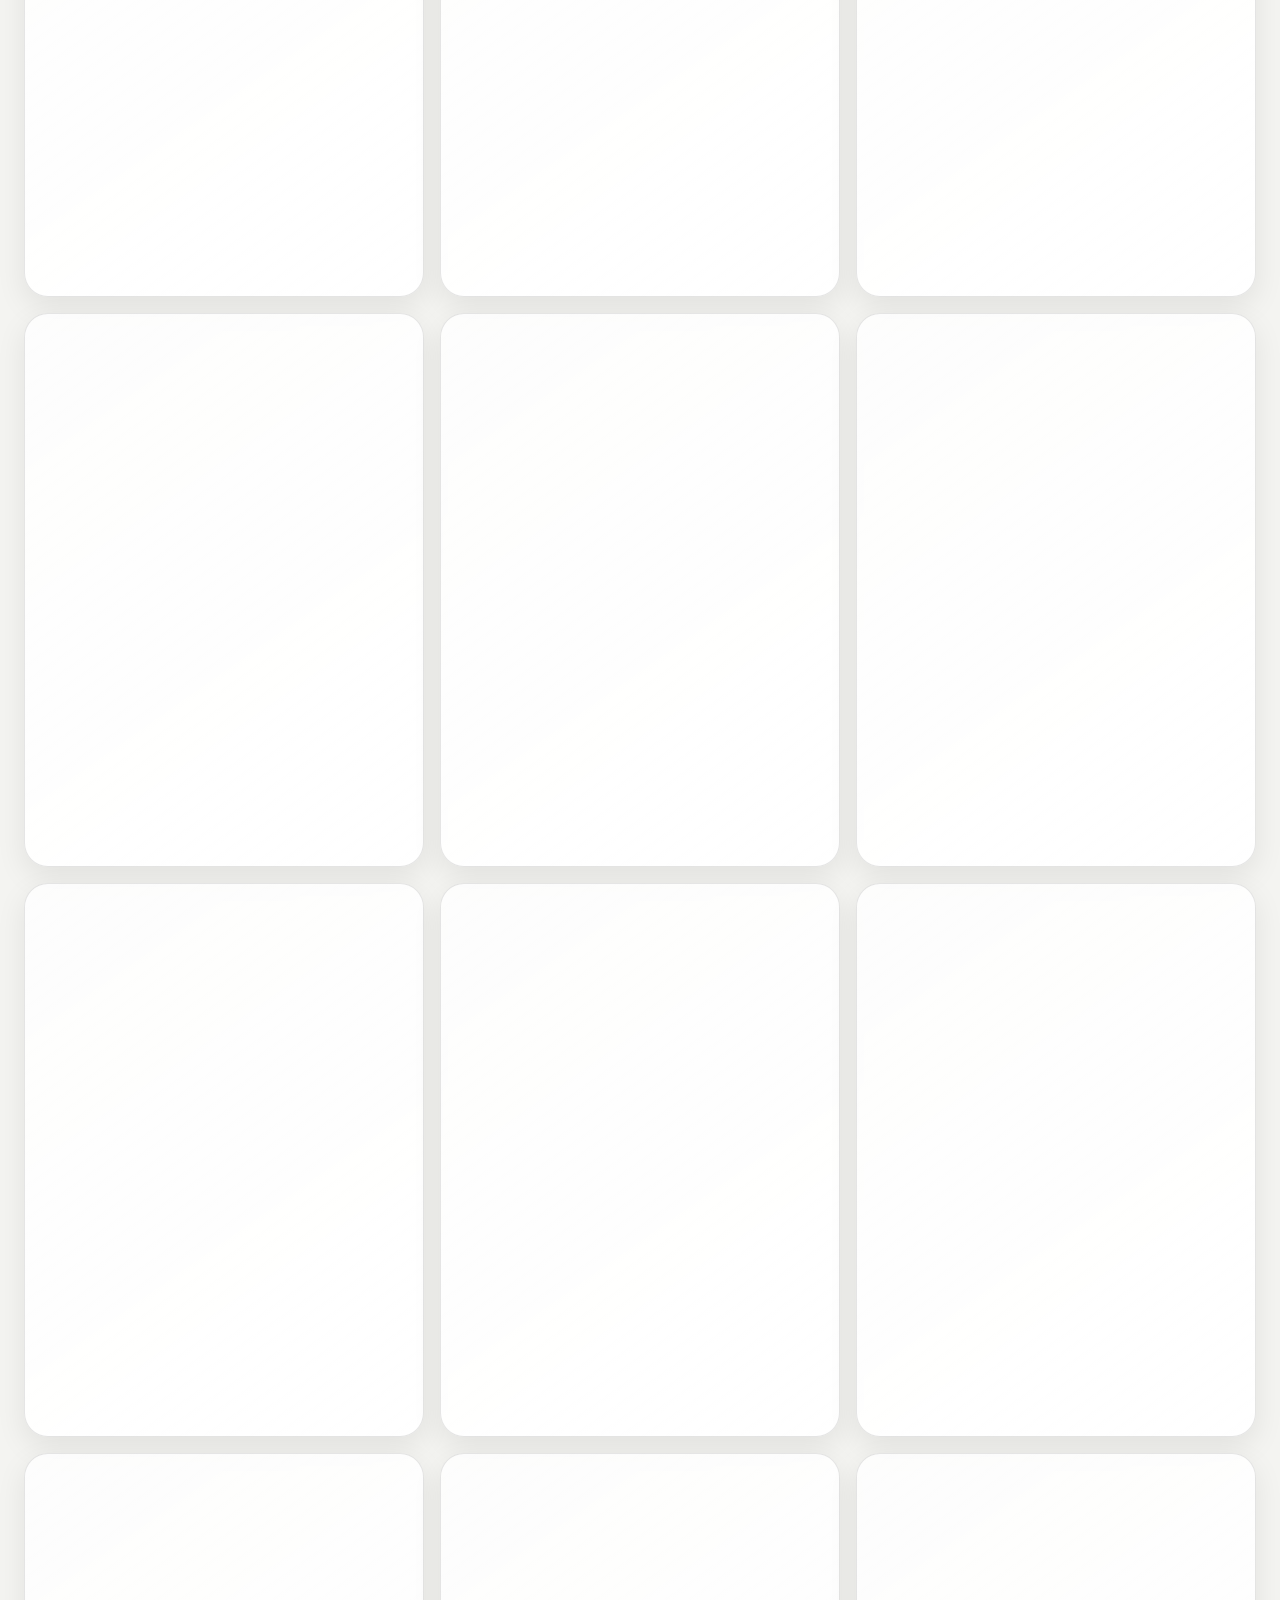
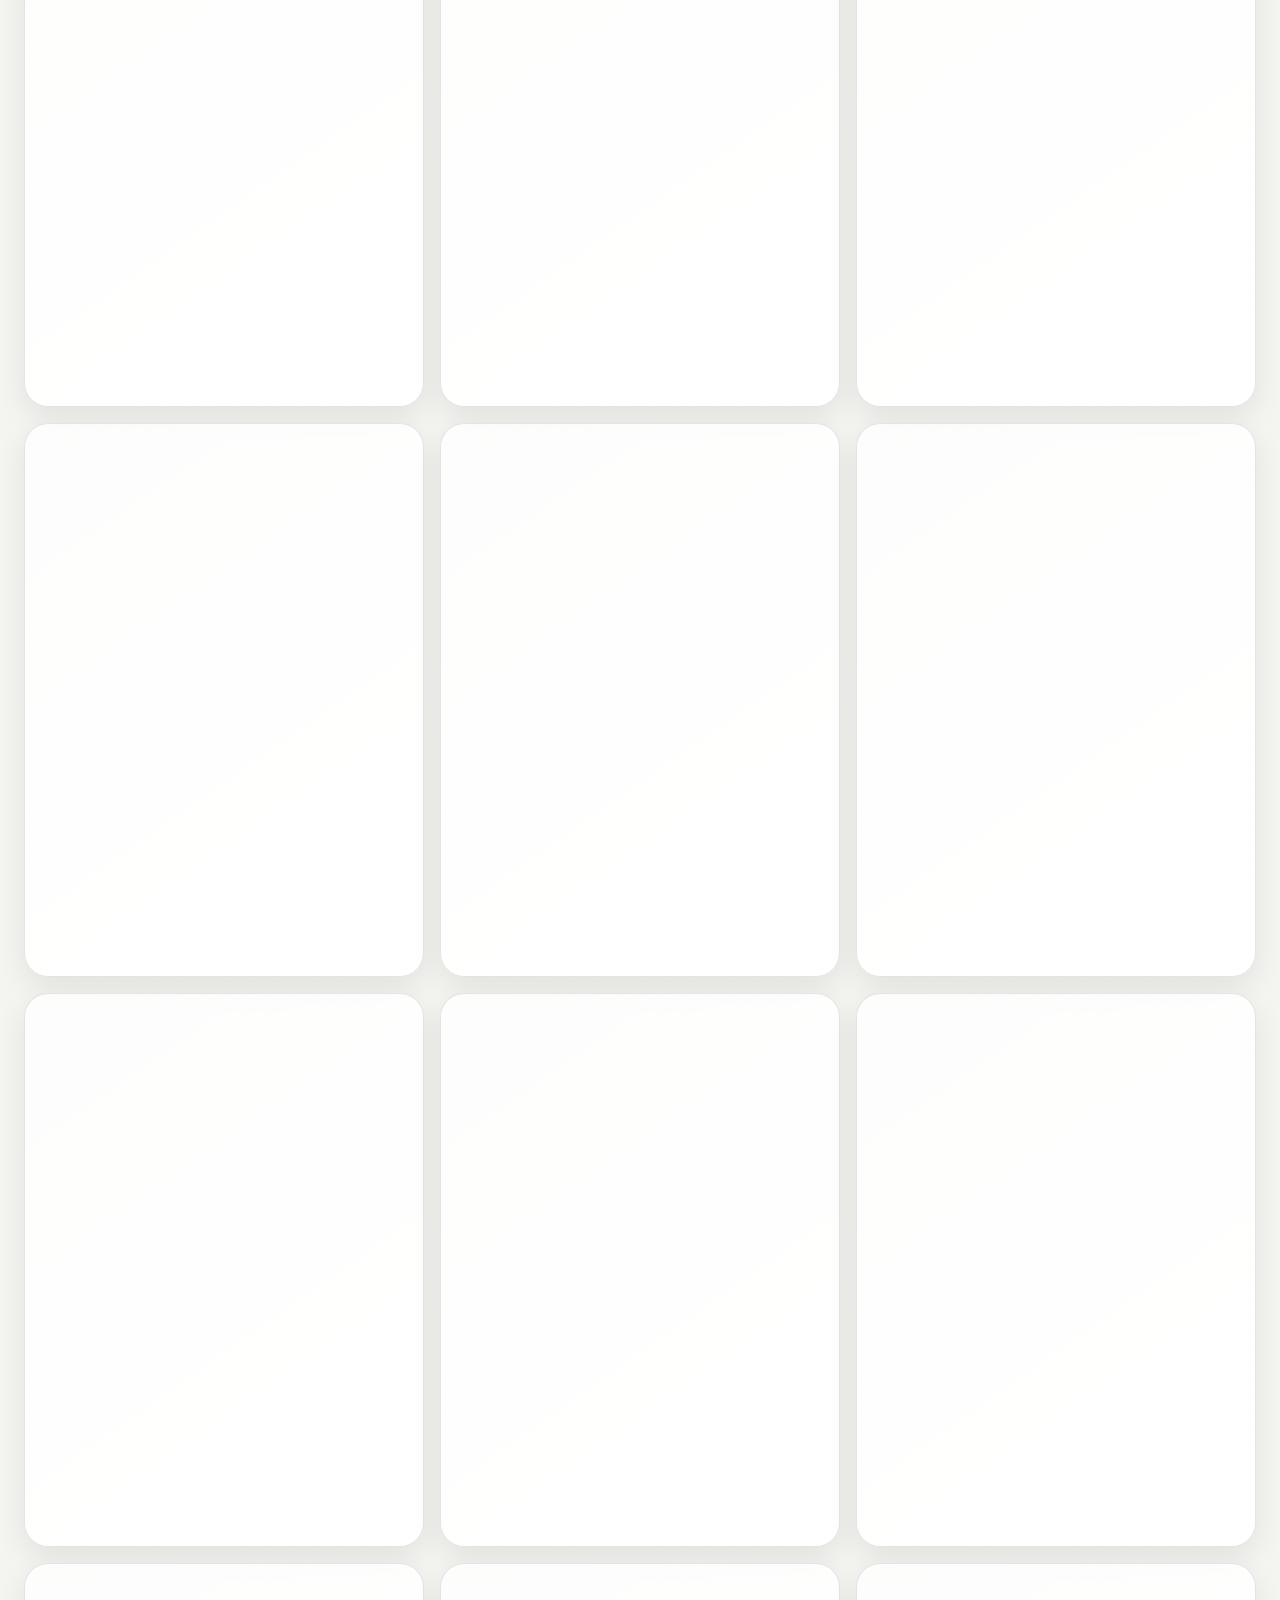
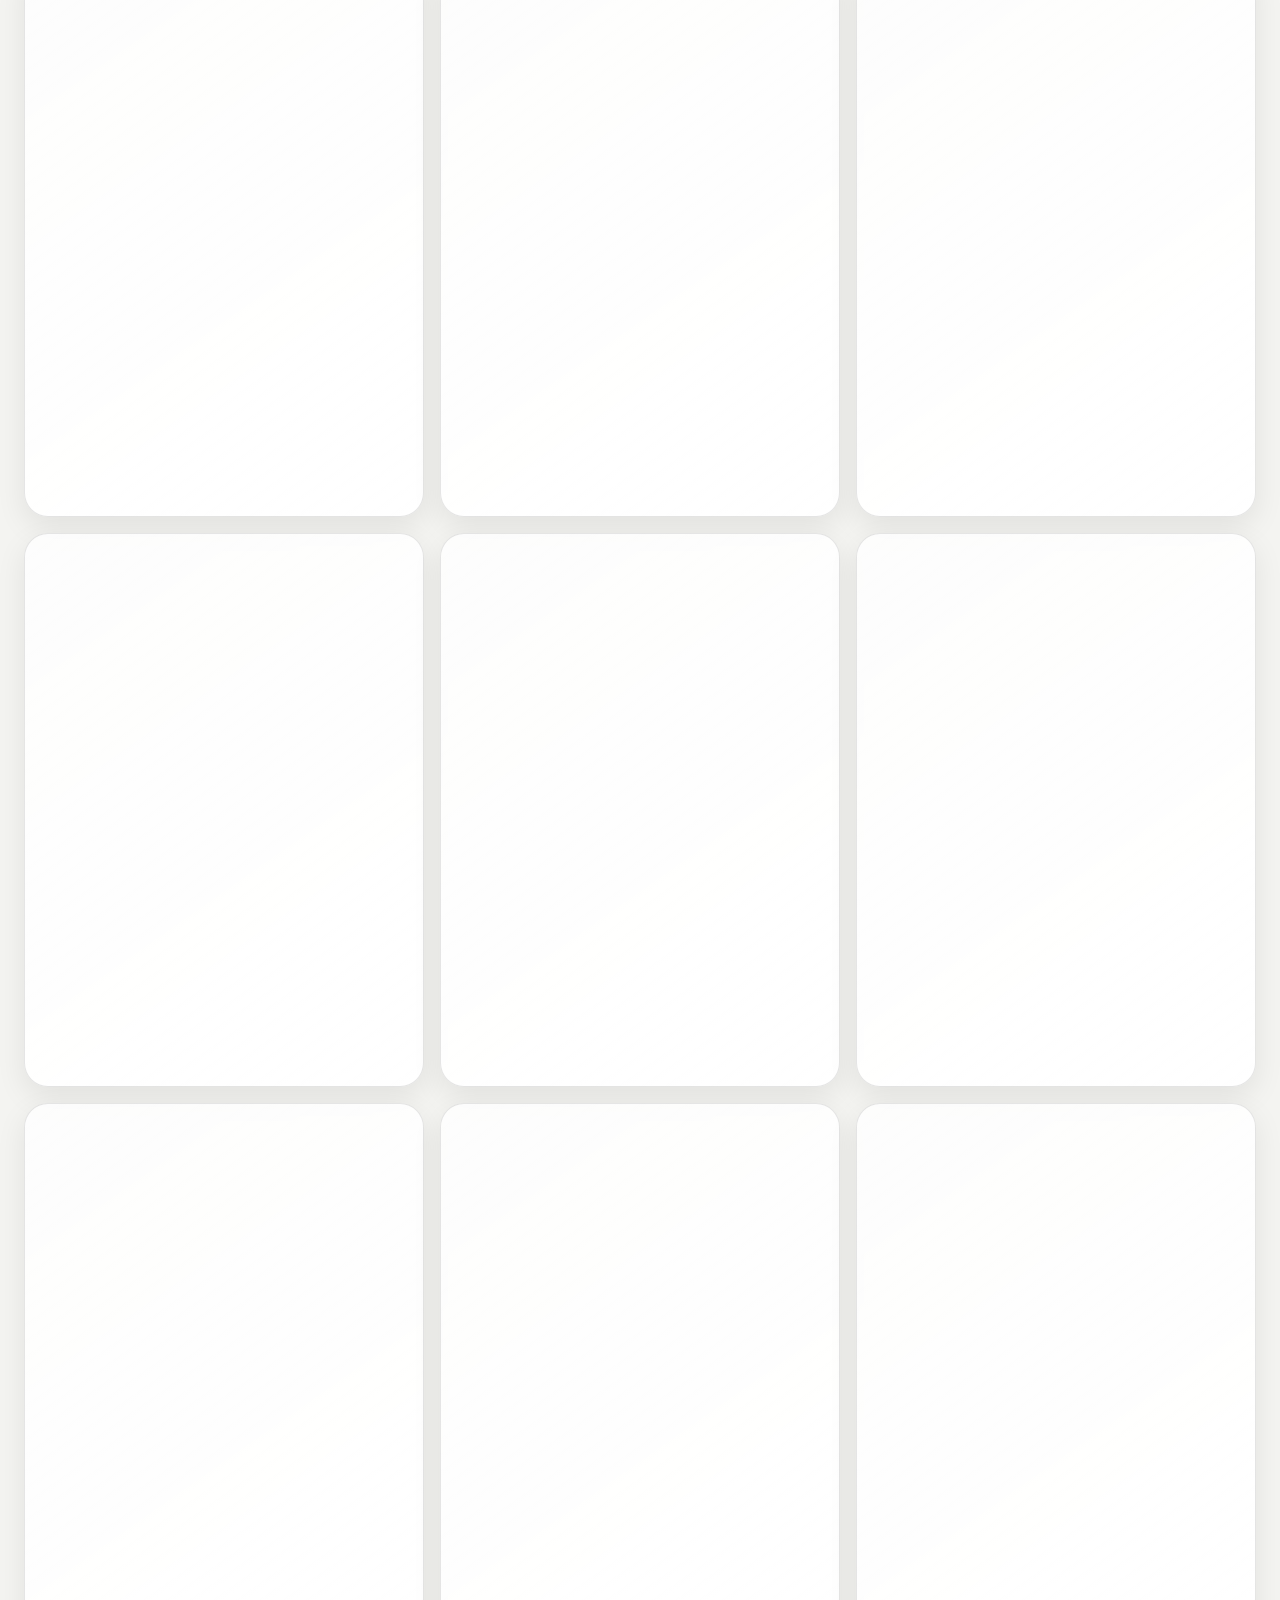
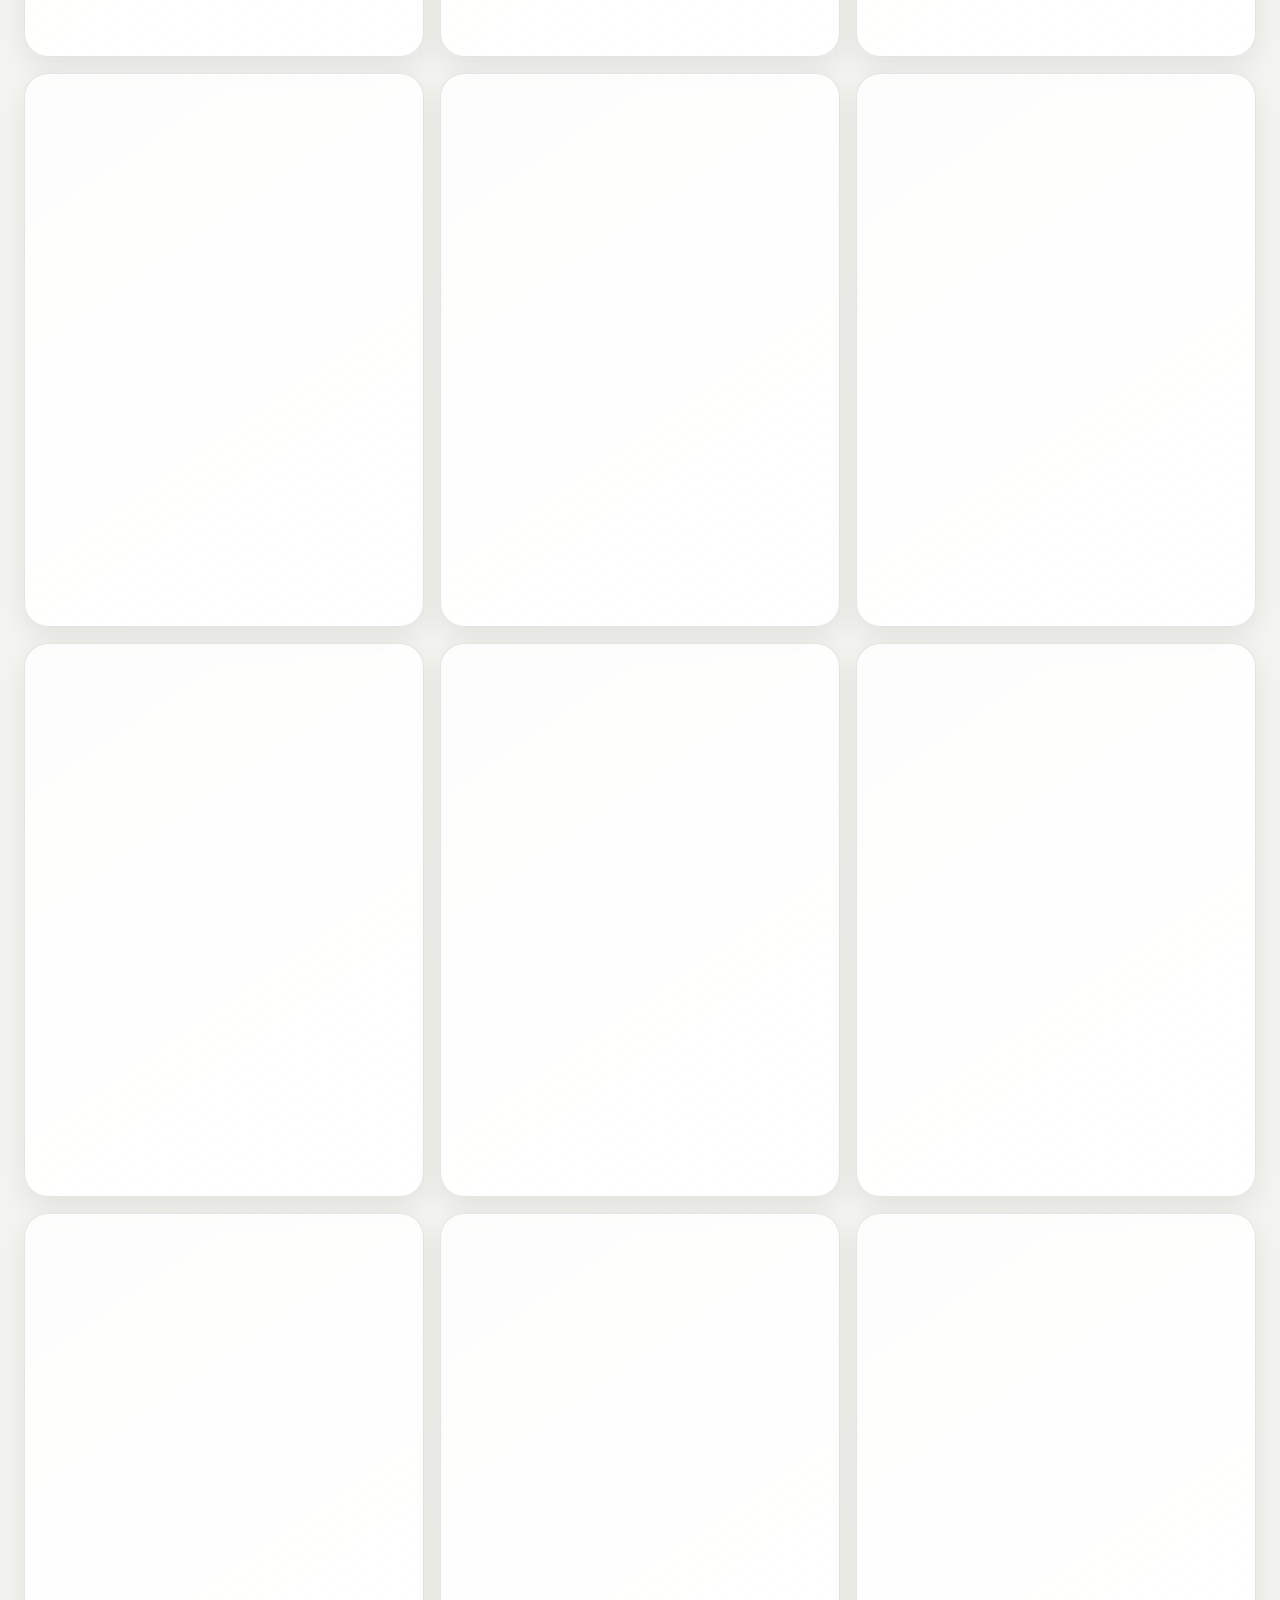
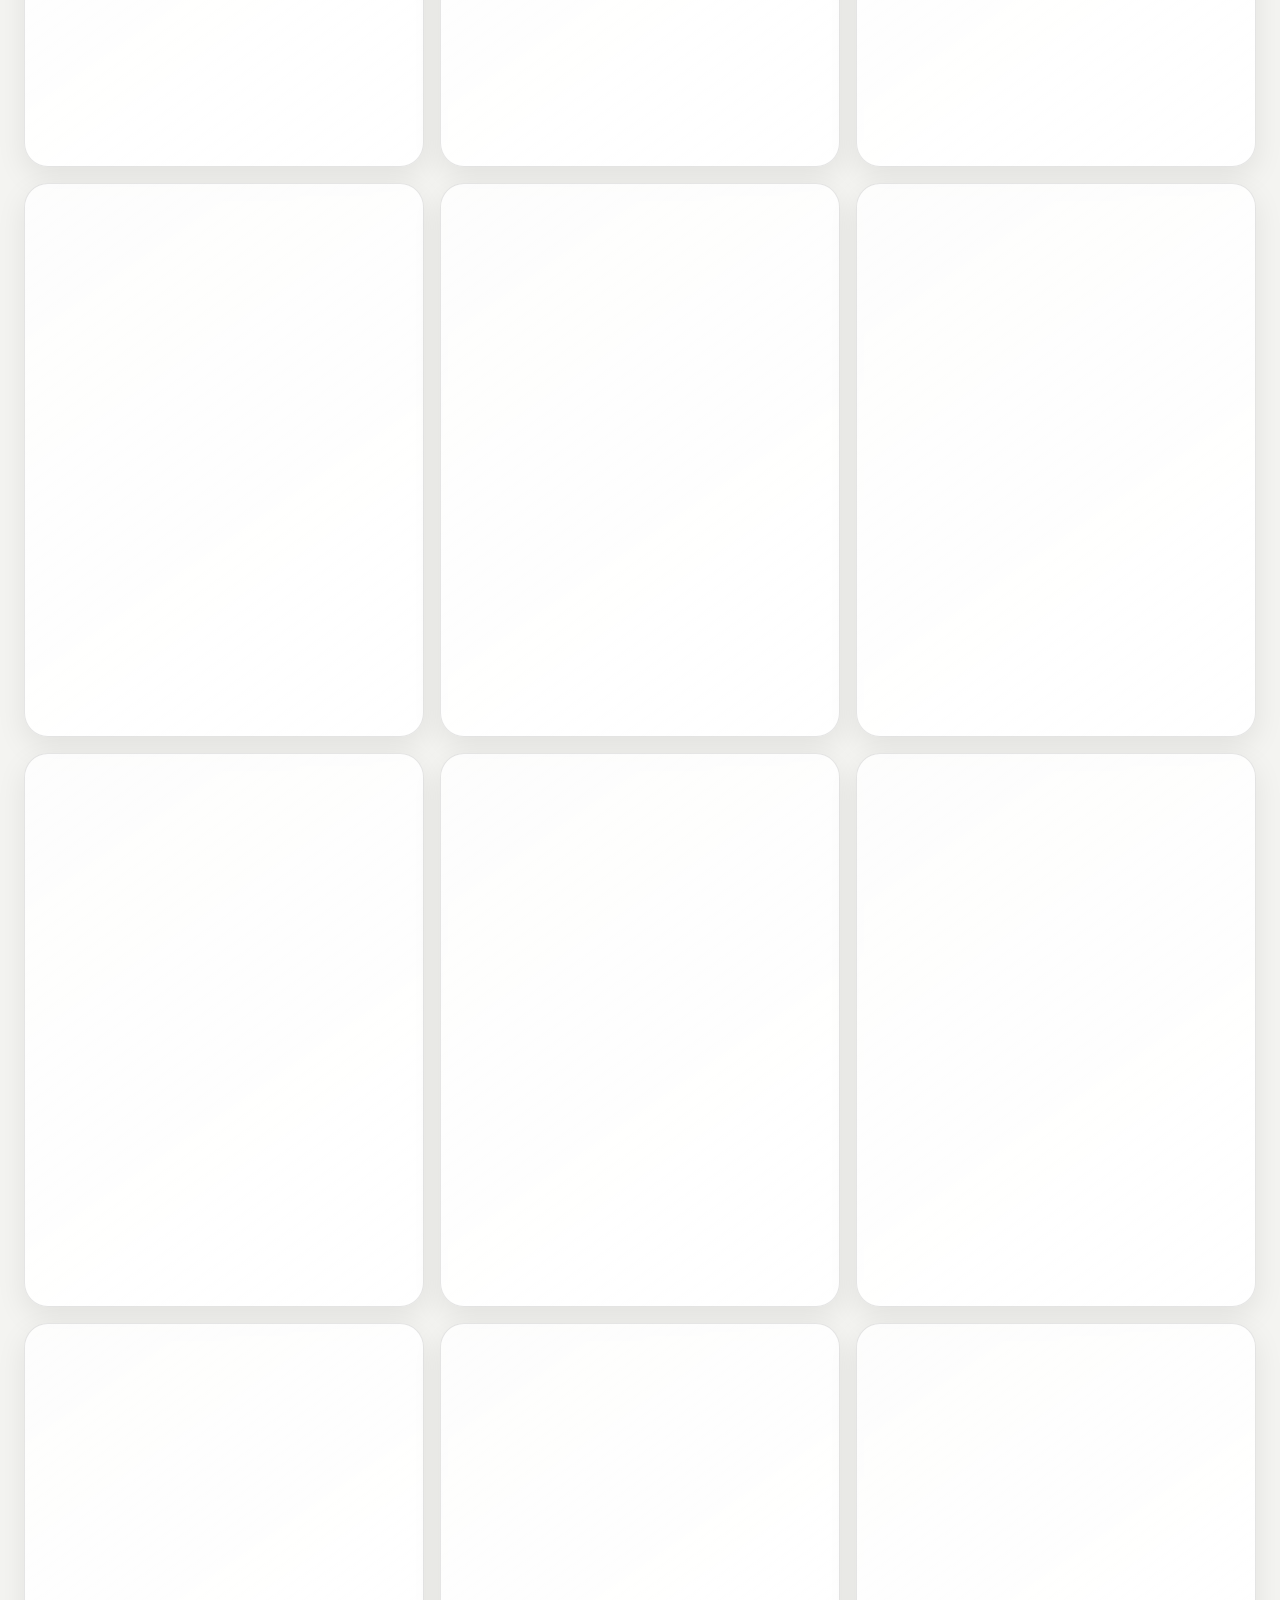
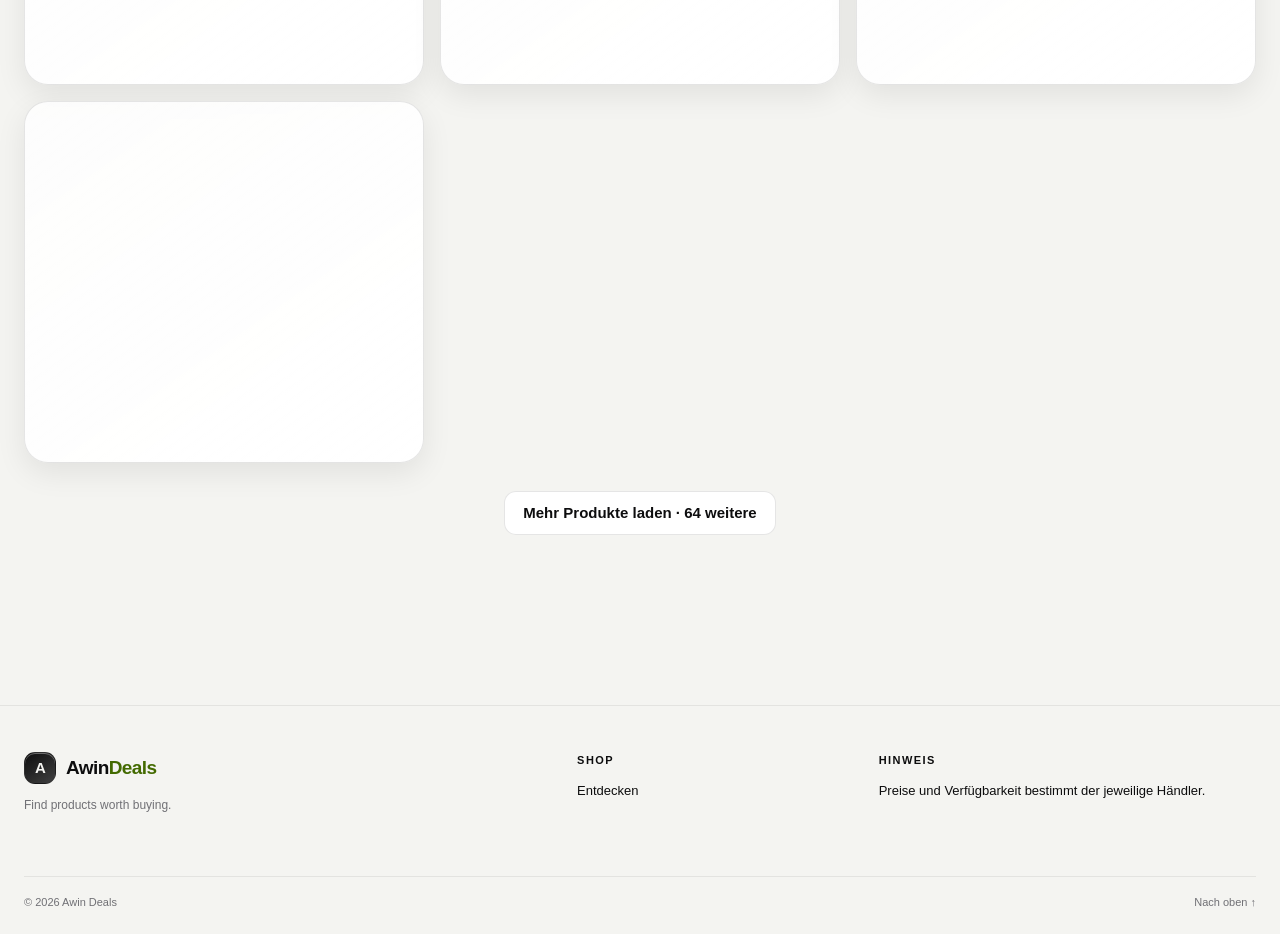
==== commit e5054813: "Add impact.com site verification" ====
--- a/index.html
+++ b/index.html
@@ -10,6 +10,7 @@
   <meta name="apple-mobile-web-app-title" content="Awin Deals">
   <meta name="mobile-web-app-capable" content="yes">
   <meta name="color-scheme" content="dark light">
+  <meta name='impact-site-verification' value='178d294e-bfe0-493a-8e1a-789958347aa5'>
   <link rel="manifest" href="manifest.json">
   <link rel="icon" href="favicon.svg" type="image/svg+xml">
   <title>Awin Deals — Find products worth buying.</title>
@@ -23,7 +24,6 @@
   <div class="ambient ambient-one" aria-hidden="true"></div>
   <div class="ambient ambient-two" aria-hidden="true"></div>
   <div class="grain" aria-hidden="true"></div>
-
 
   <main id="top">
     <div class="search-panel" id="searchPanel" hidden>
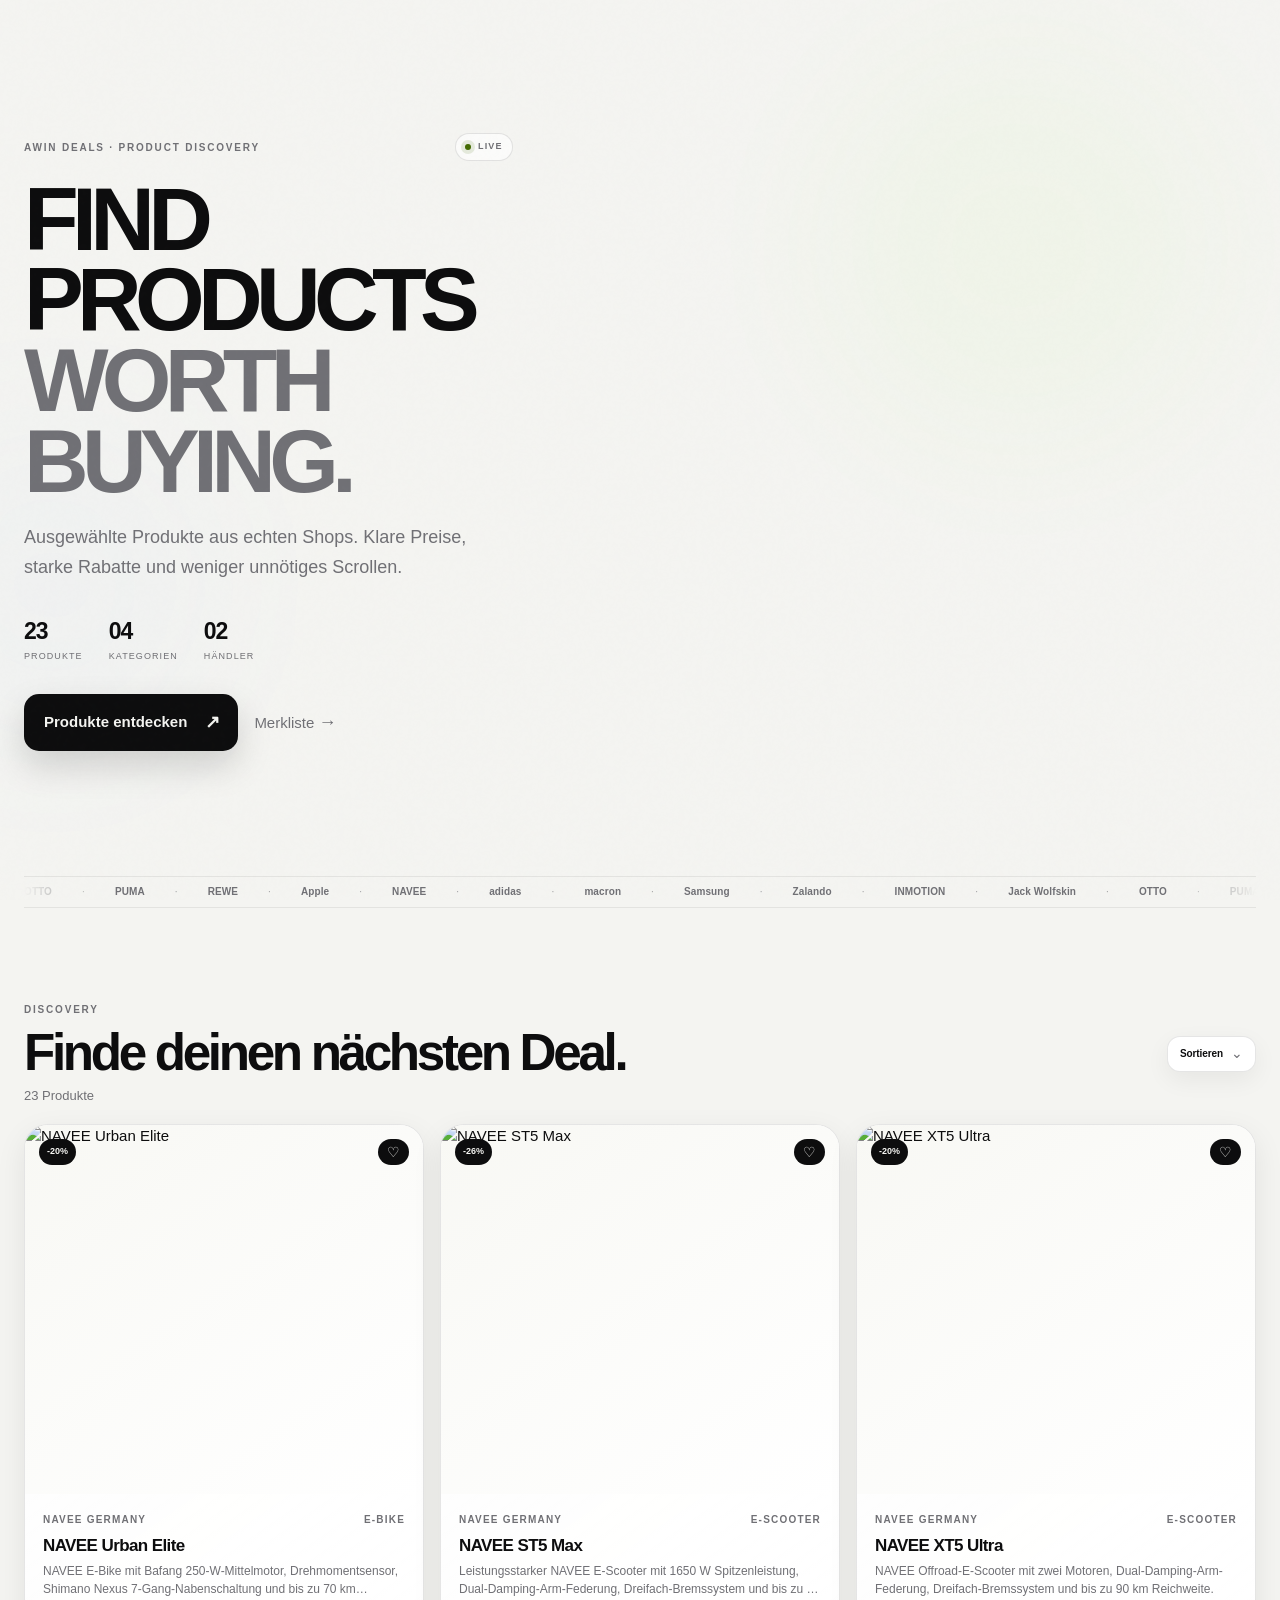
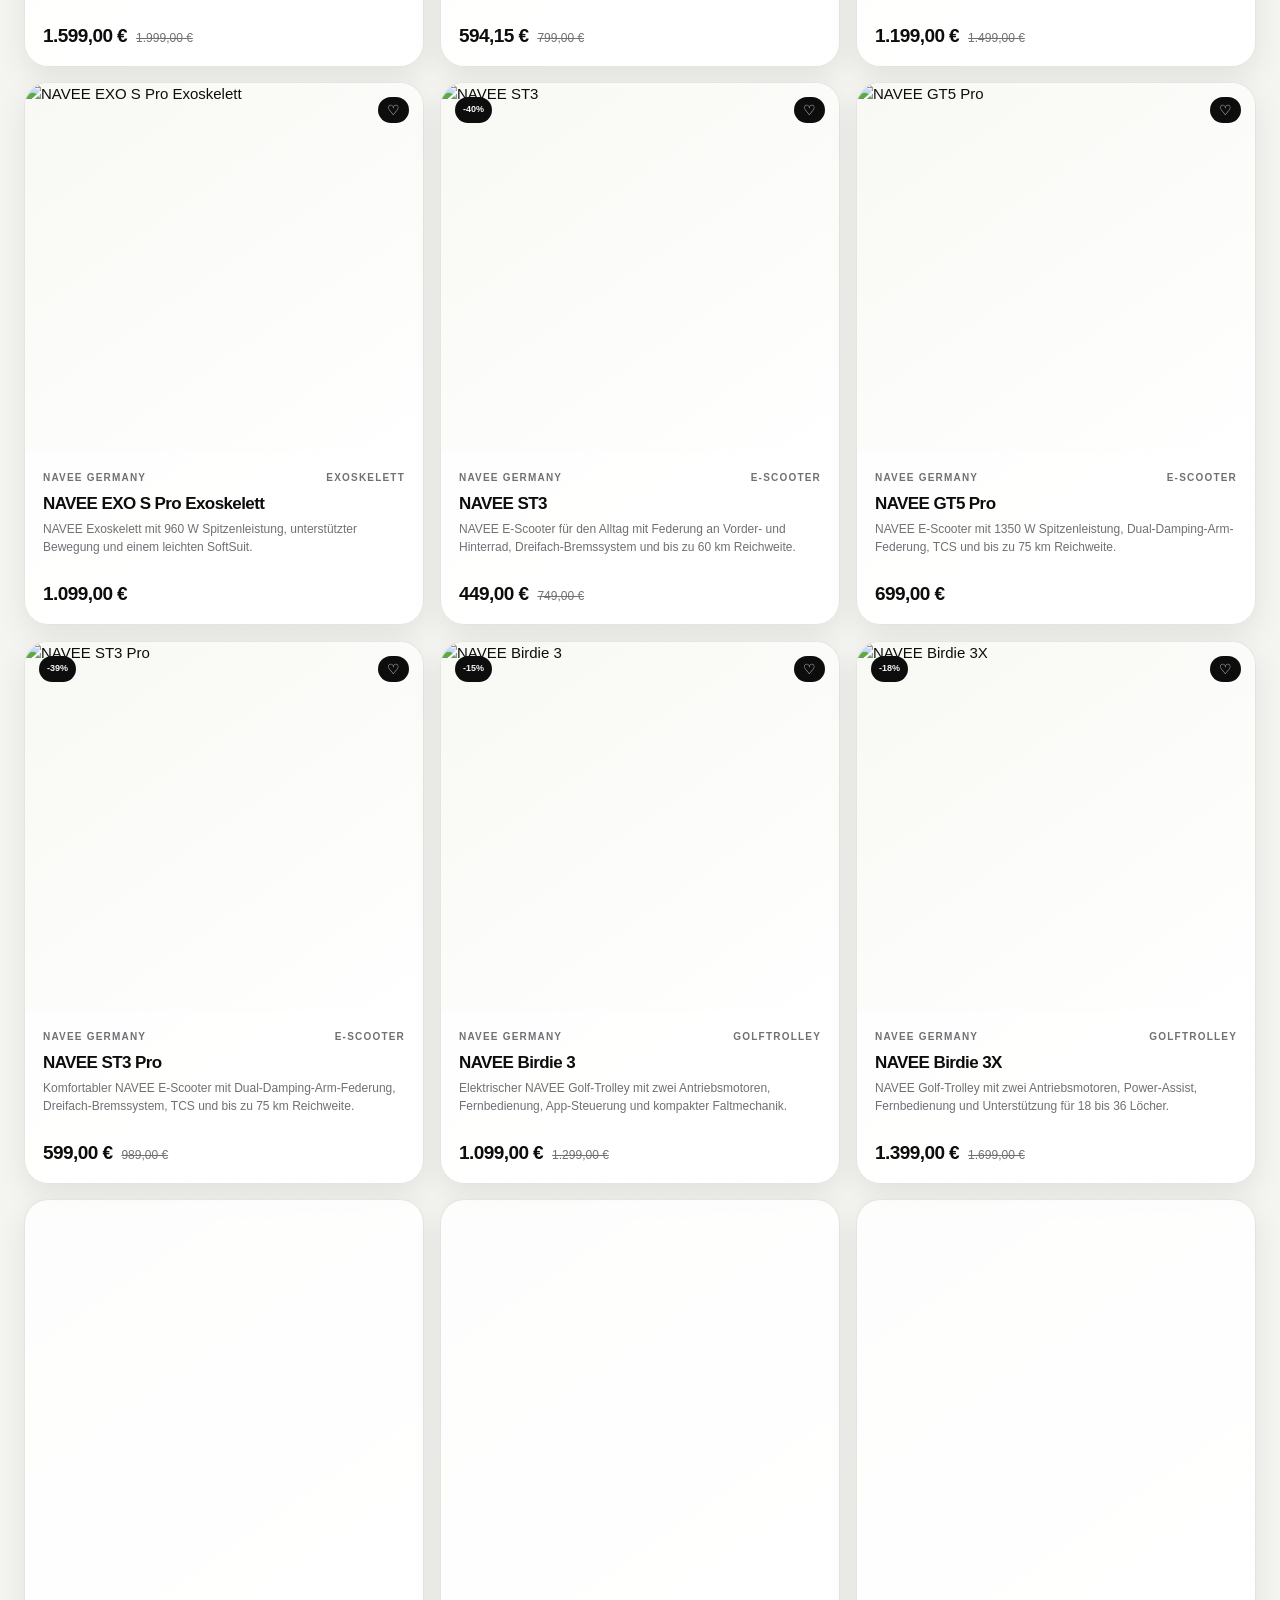
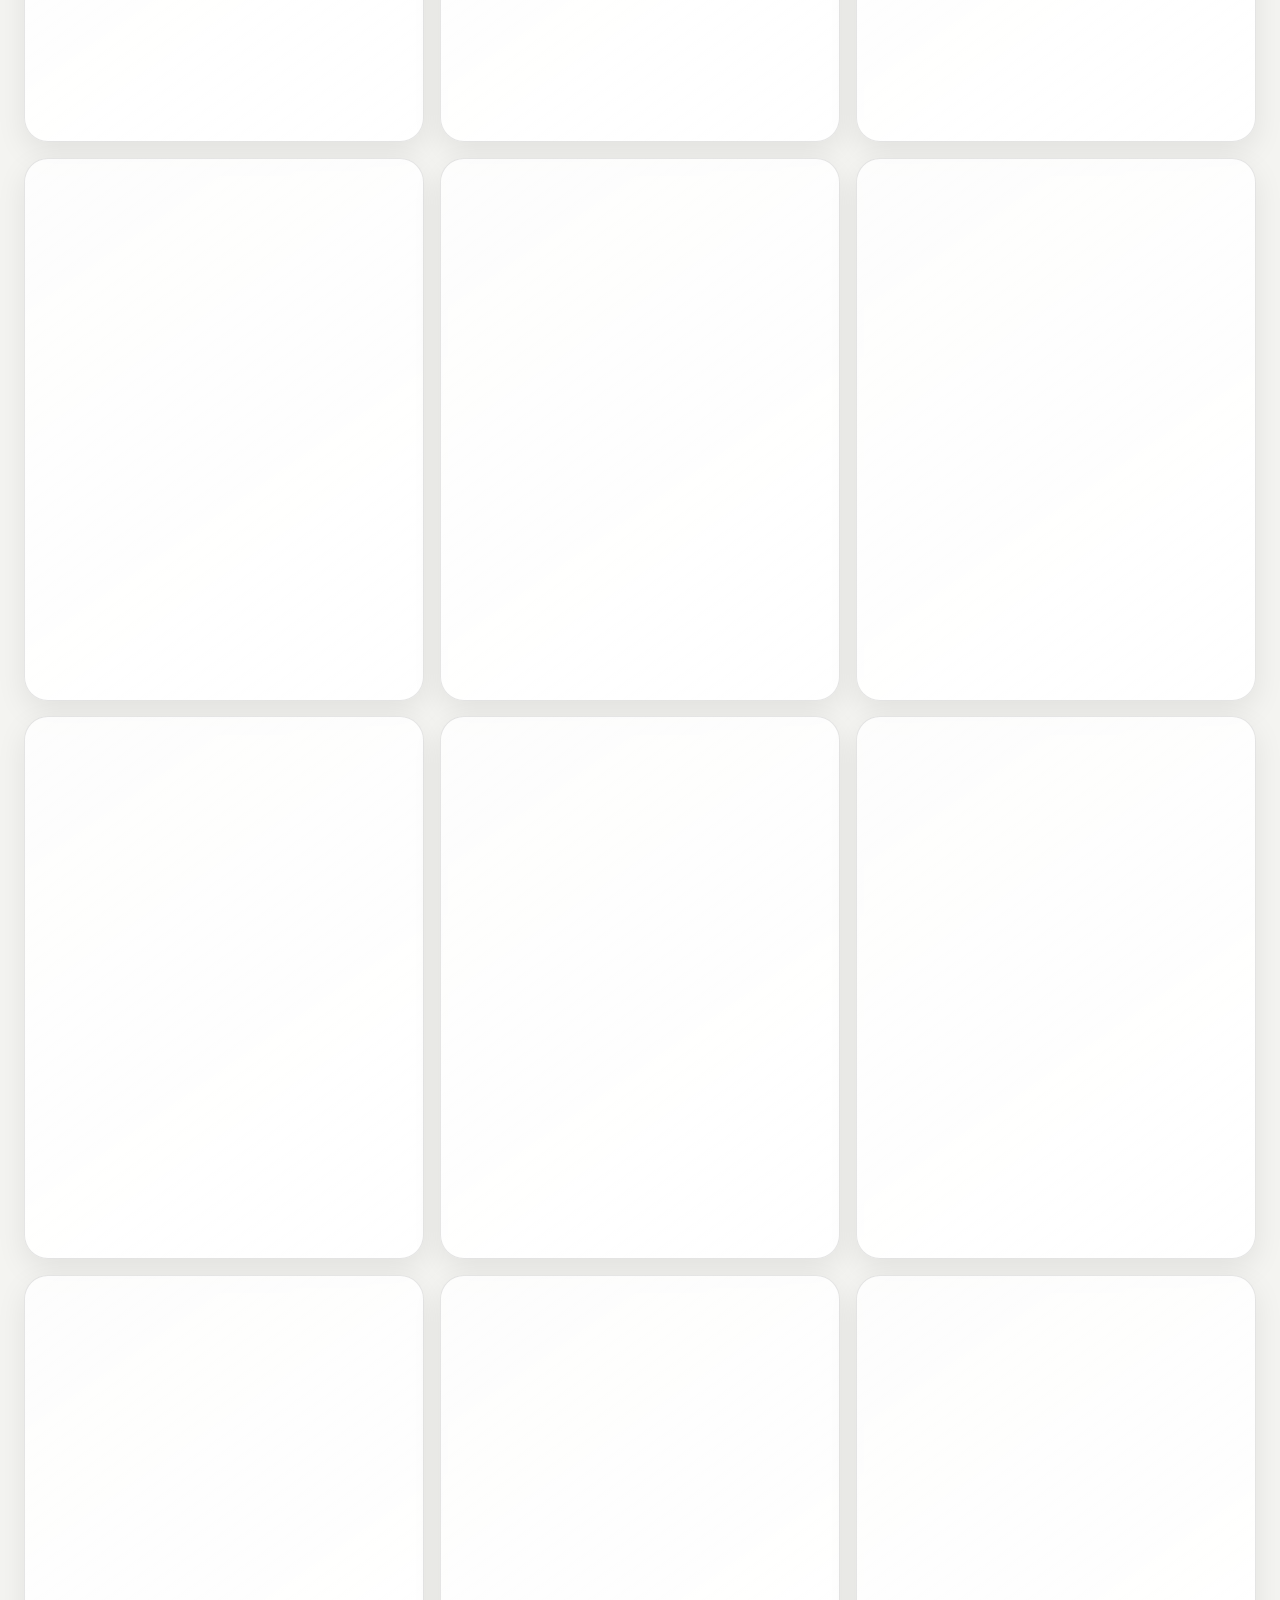
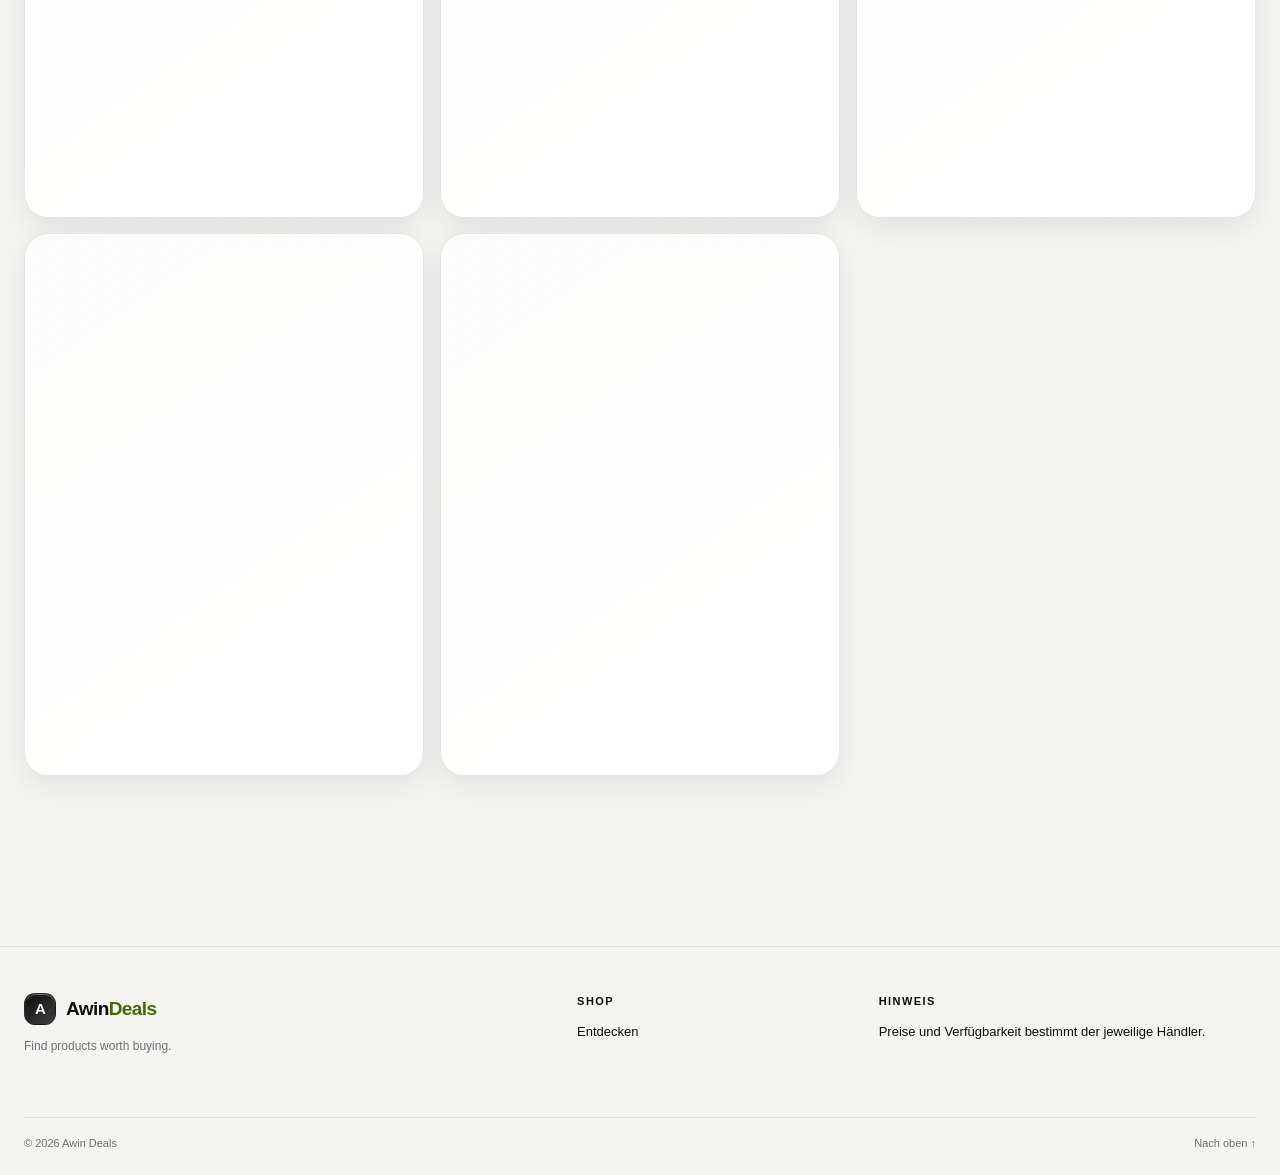
==== commit cd958e2b: "Add Google Search Console verification meta tag" ====
--- a/index.html
+++ b/index.html
@@ -4,6 +4,7 @@
   <meta charset="utf-8">
   <meta name="viewport" content="width=device-width, initial-scale=1, viewport-fit=cover">
   <meta name="description" content="Awin Deals – ausgewählte Produkte, starke Preise und unabhängige Produktentdeckungen.">
+  <meta name="google-site-verification" content="UePvlJ6RDtEOILbkbPJmeHaB18acXitBtRNzzsZRRvI" />
   <meta name="theme-color" content="#f4f4f1" id="themeColor">
   <meta name="apple-mobile-web-app-capable" content="yes">
   <meta name="apple-mobile-web-app-status-bar-style" content="black-translucent">
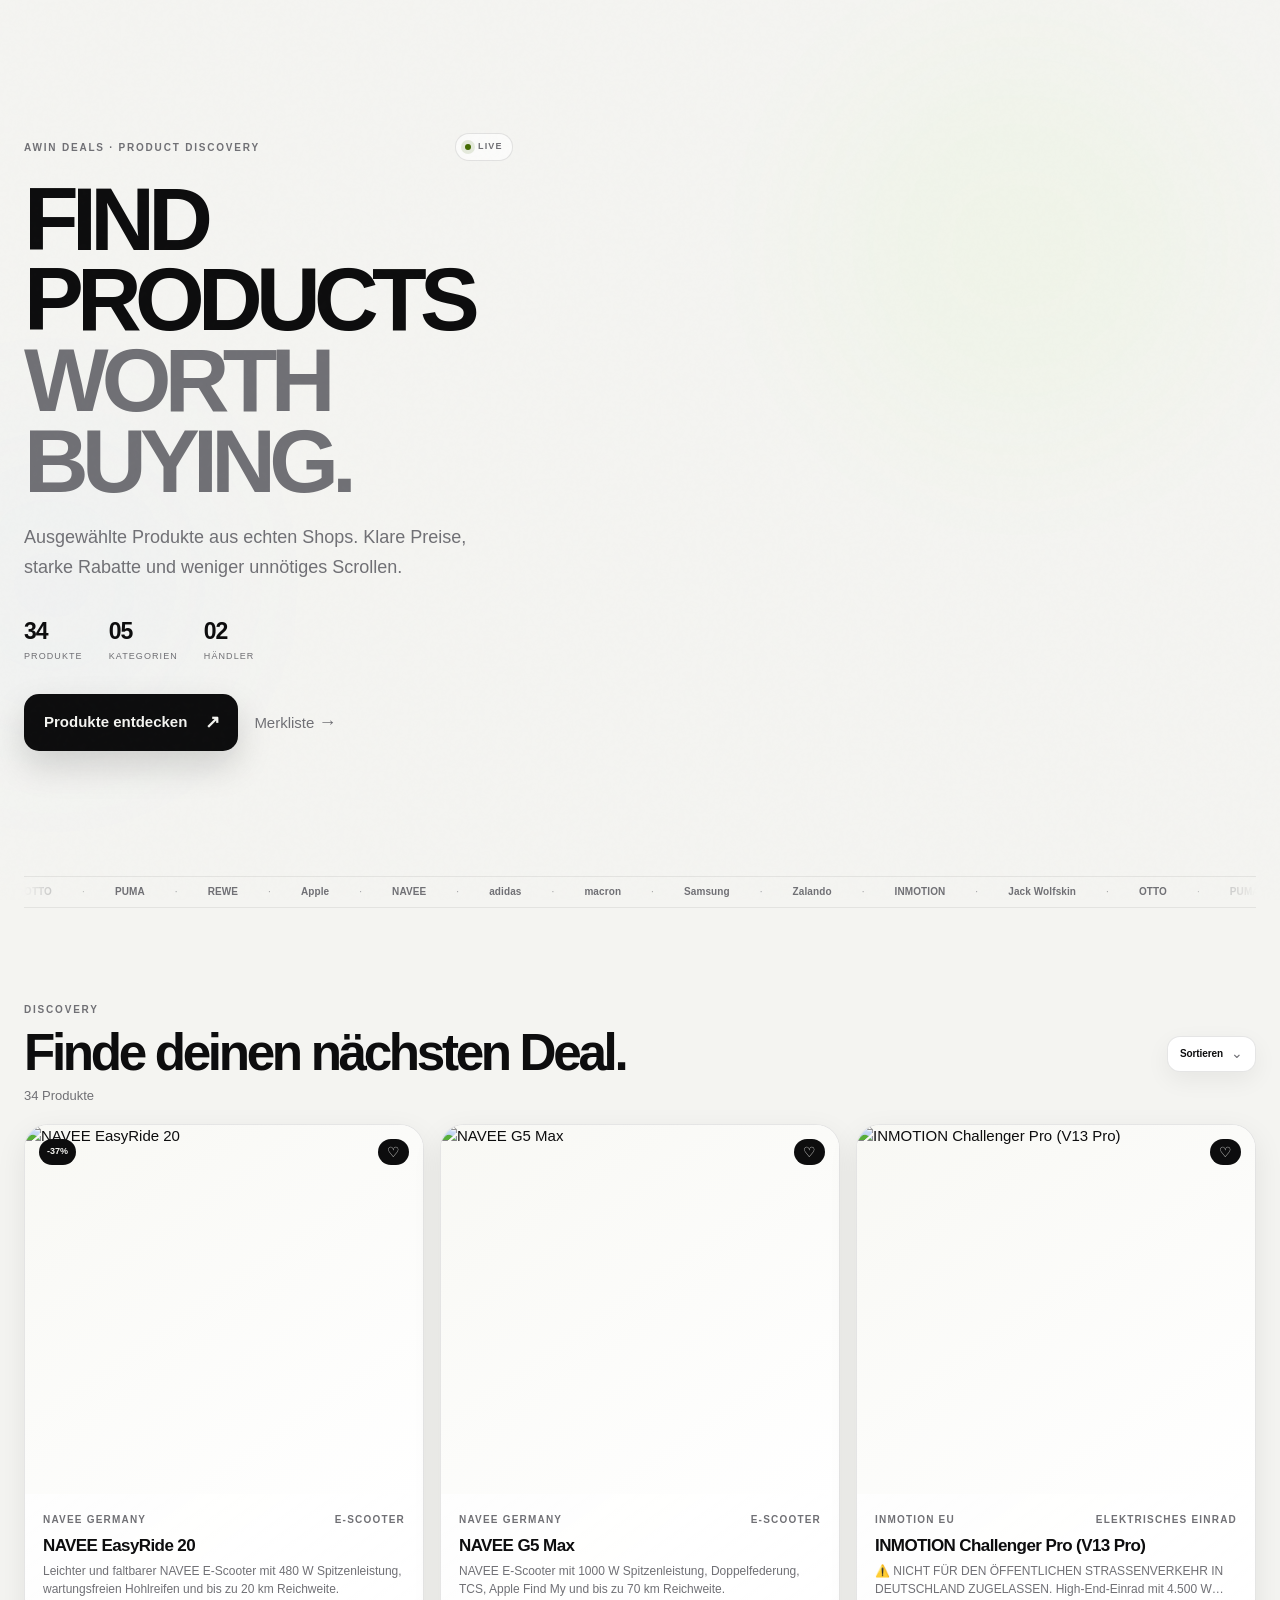
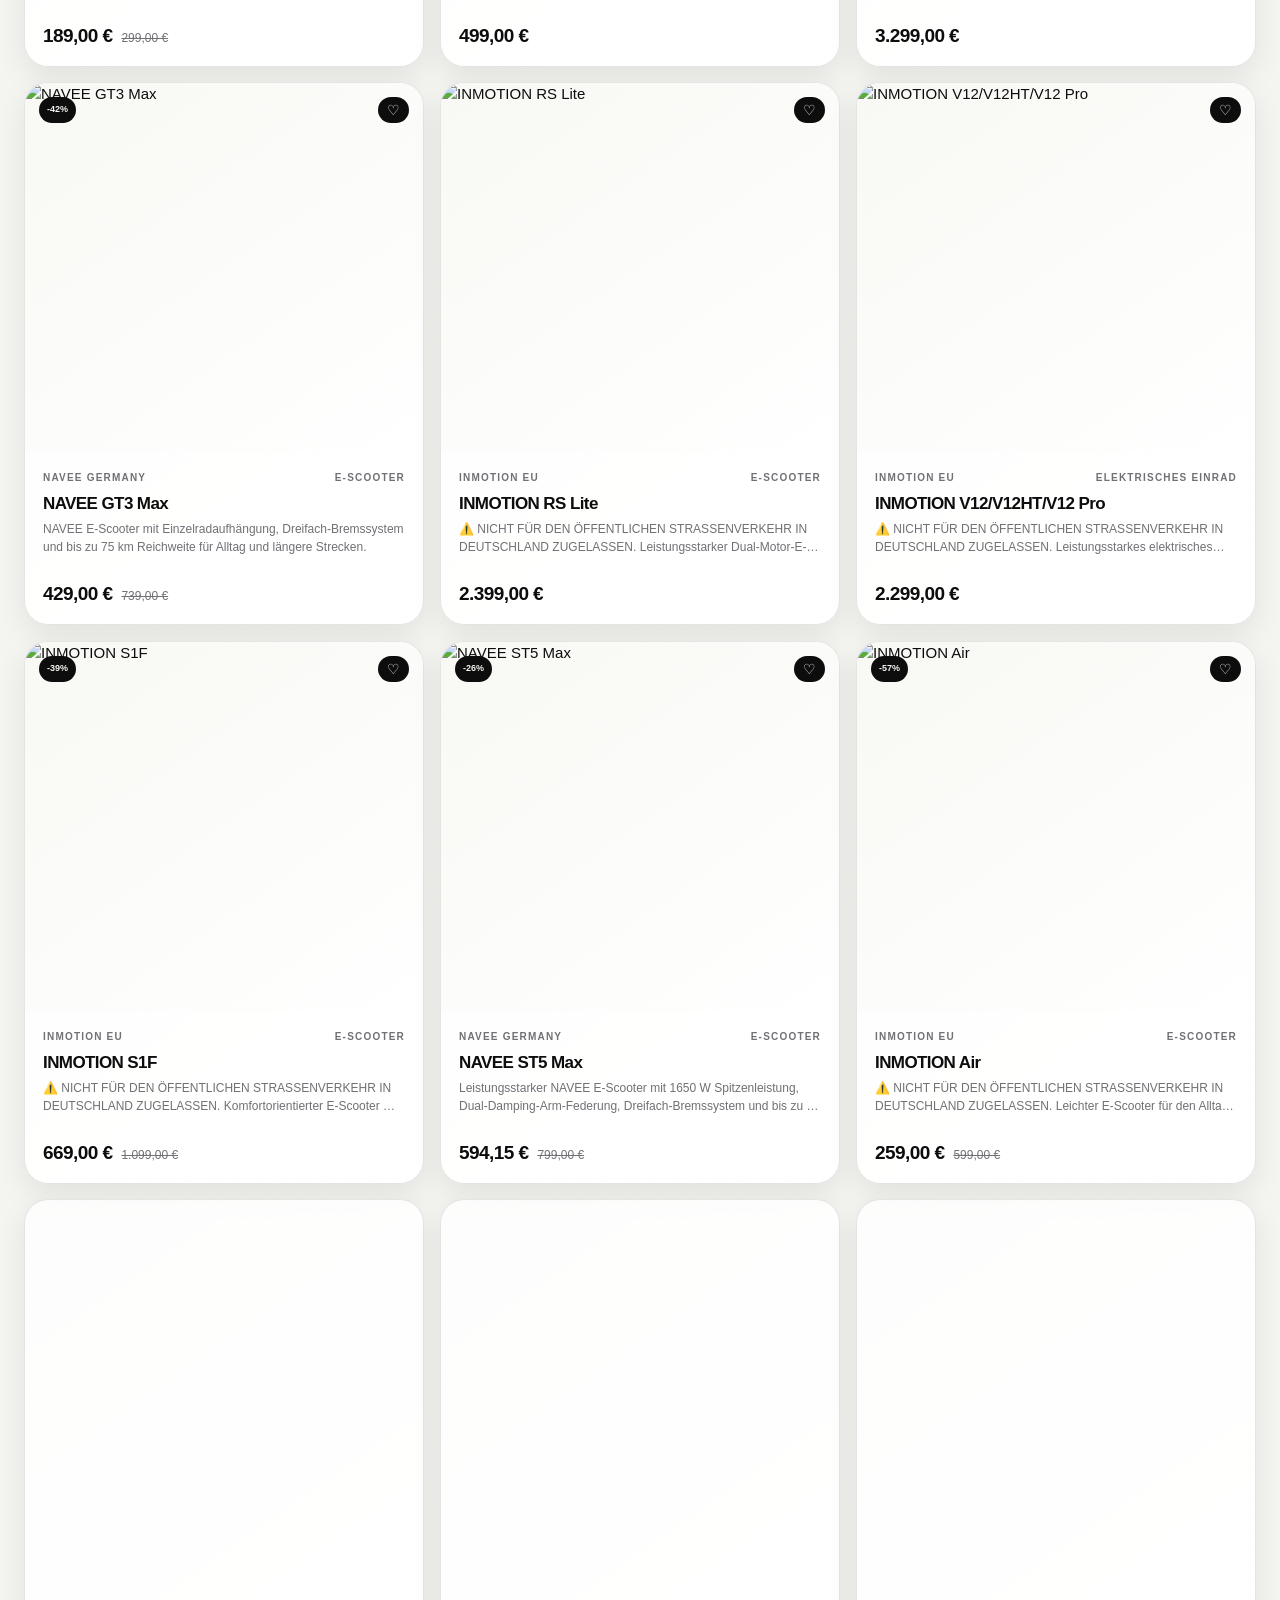
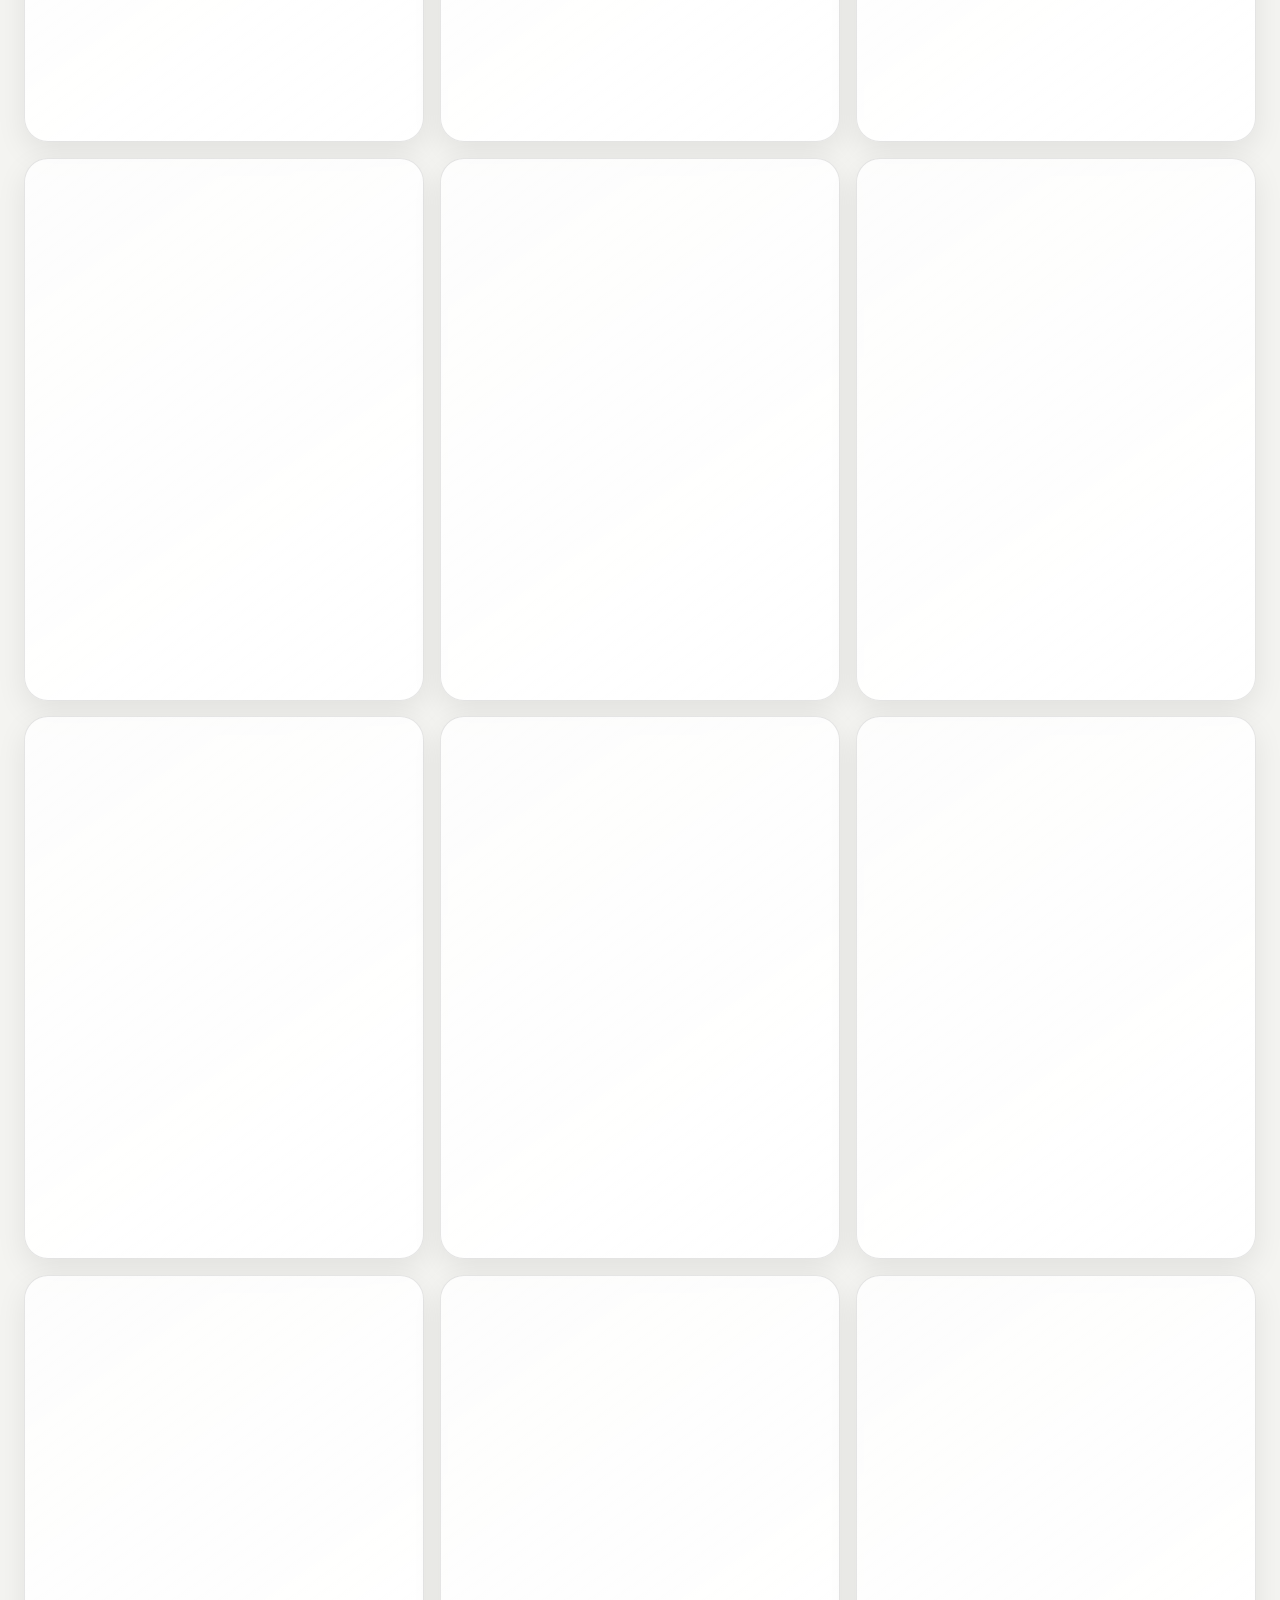
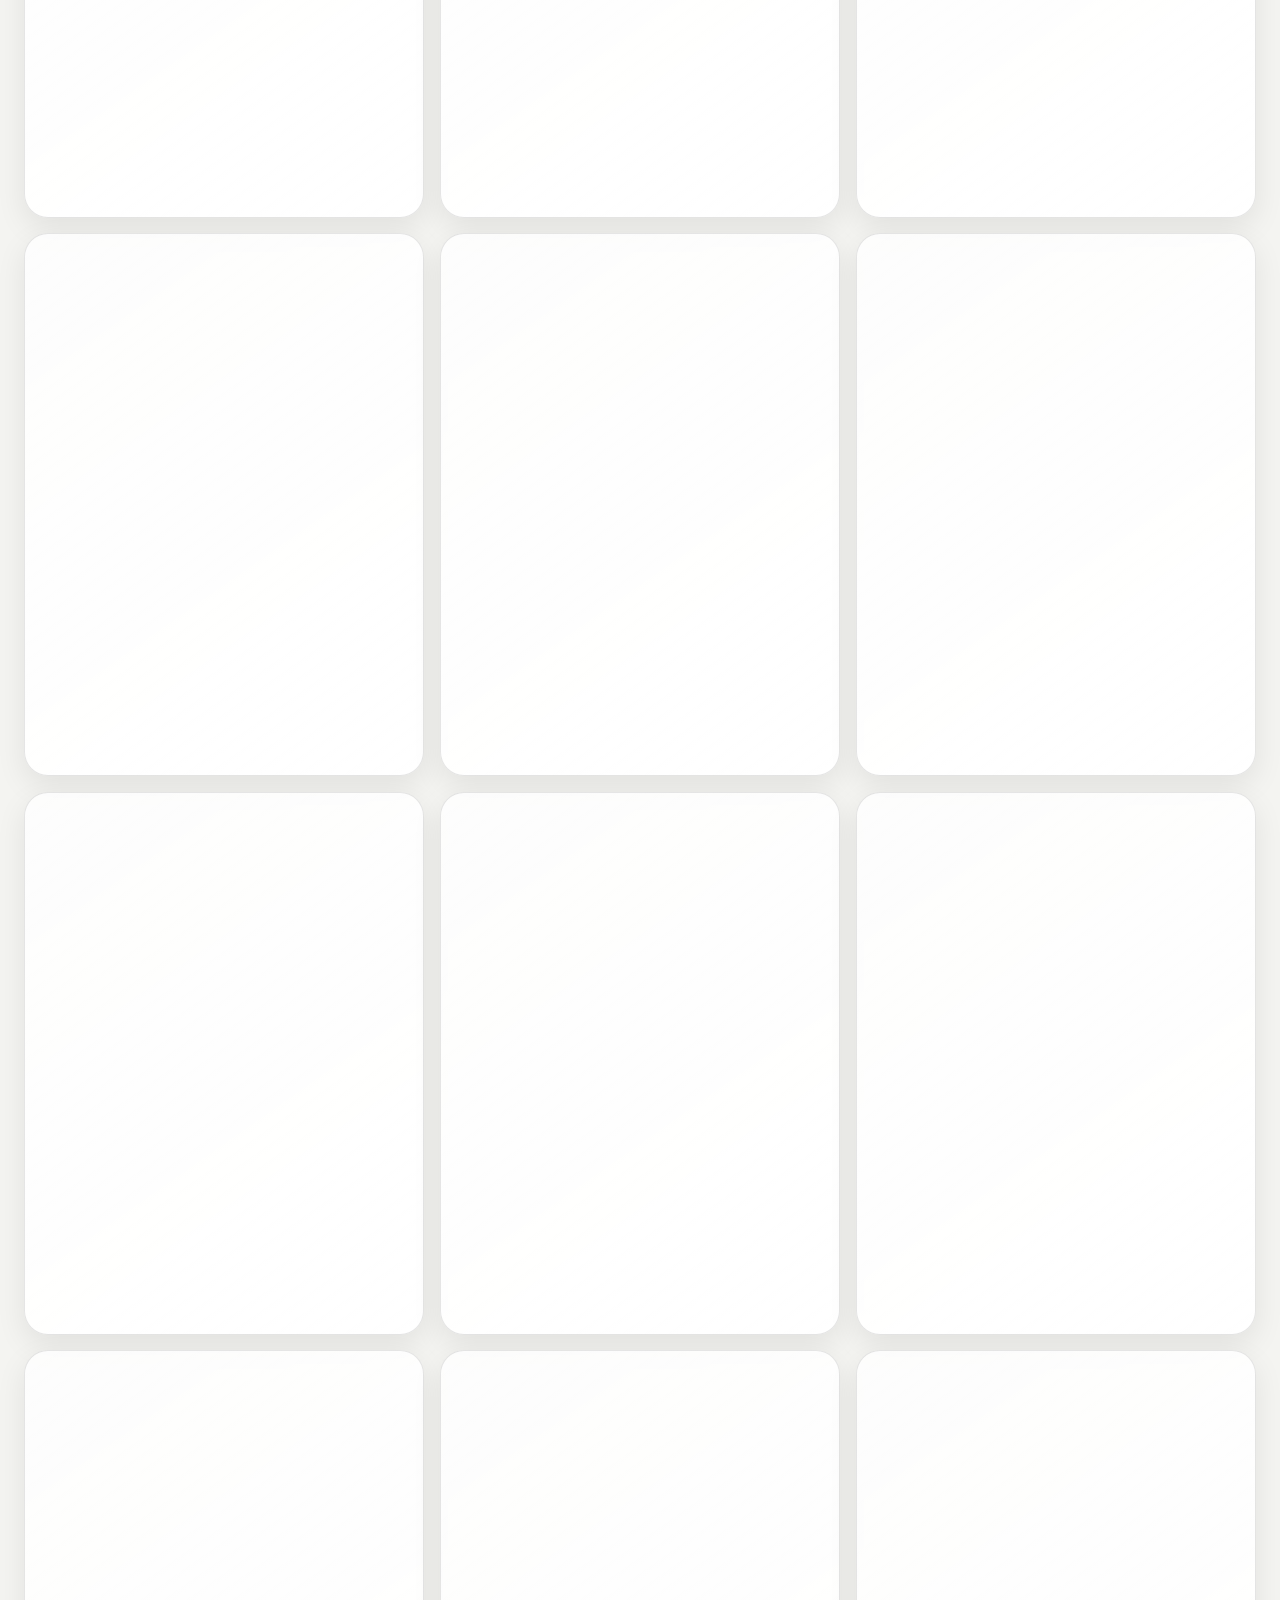
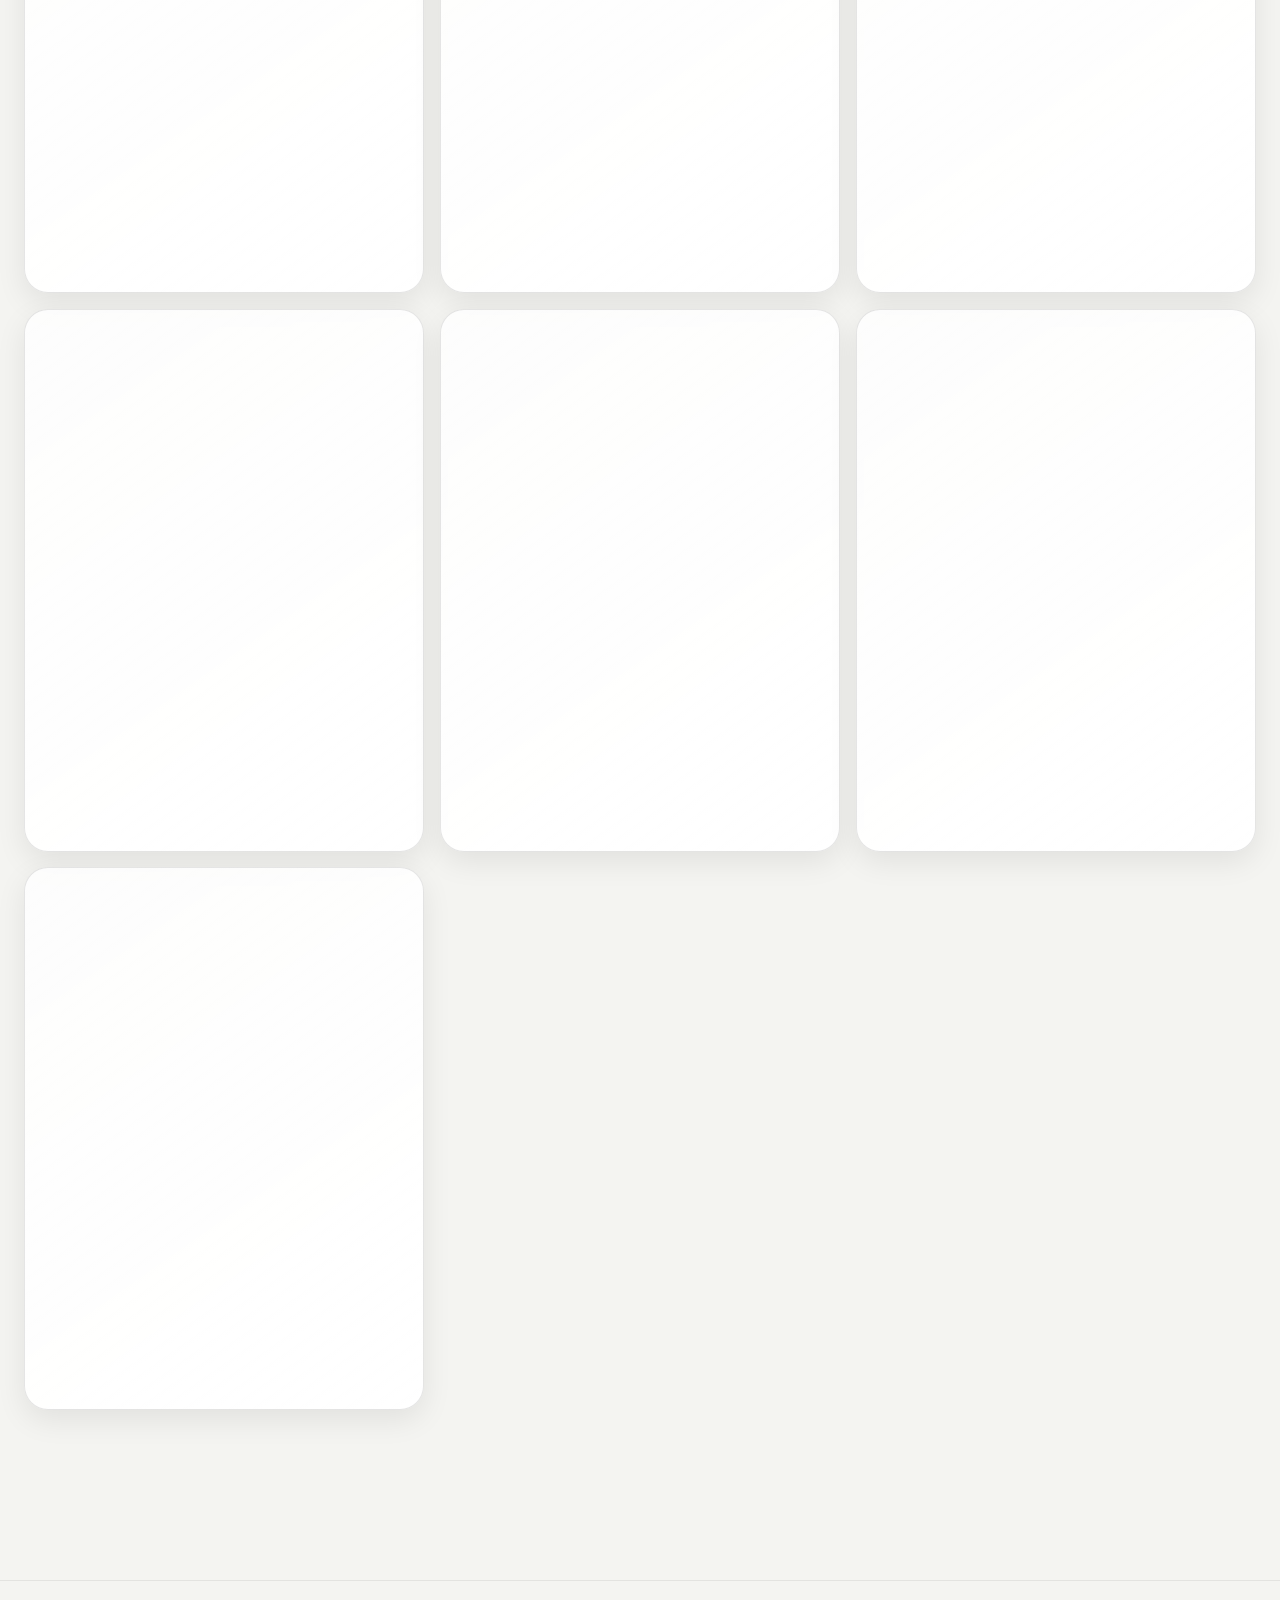
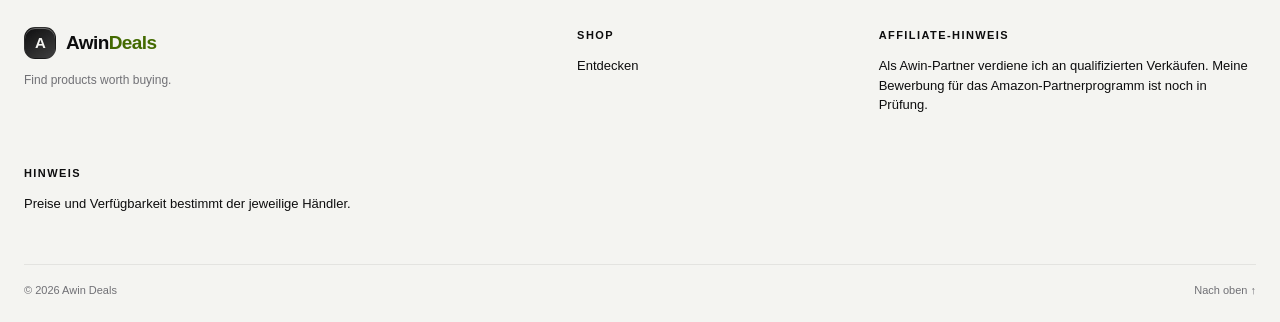
==== commit 3ef478a1: "Add affiliate disclosure to site footer" ====
--- a/index.html
+++ b/index.html
@@ -95,6 +95,7 @@
         <p>Find products worth buying.</p>
       </div>
       <div class="footer-group"><strong>Shop</strong><a href="#discover">Entdecken</a></div>
+      <div class="footer-group"><strong>Affiliate-Hinweis</strong><span>Als Awin-Partner verdiene ich an qualifizierten Verkäufen. Meine Bewerbung für das Amazon-Partnerprogramm ist noch in Prüfung.</span></div>
       <div class="footer-group"><strong>Hinweis</strong><span>Preise und Verfügbarkeit bestimmt der jeweilige Händler.</span></div>
     </div>
     <div class="shell footer-bottom"><span>© <span id="year"></span> Awin Deals</span><a href="#top">Nach oben ↑</a></div>
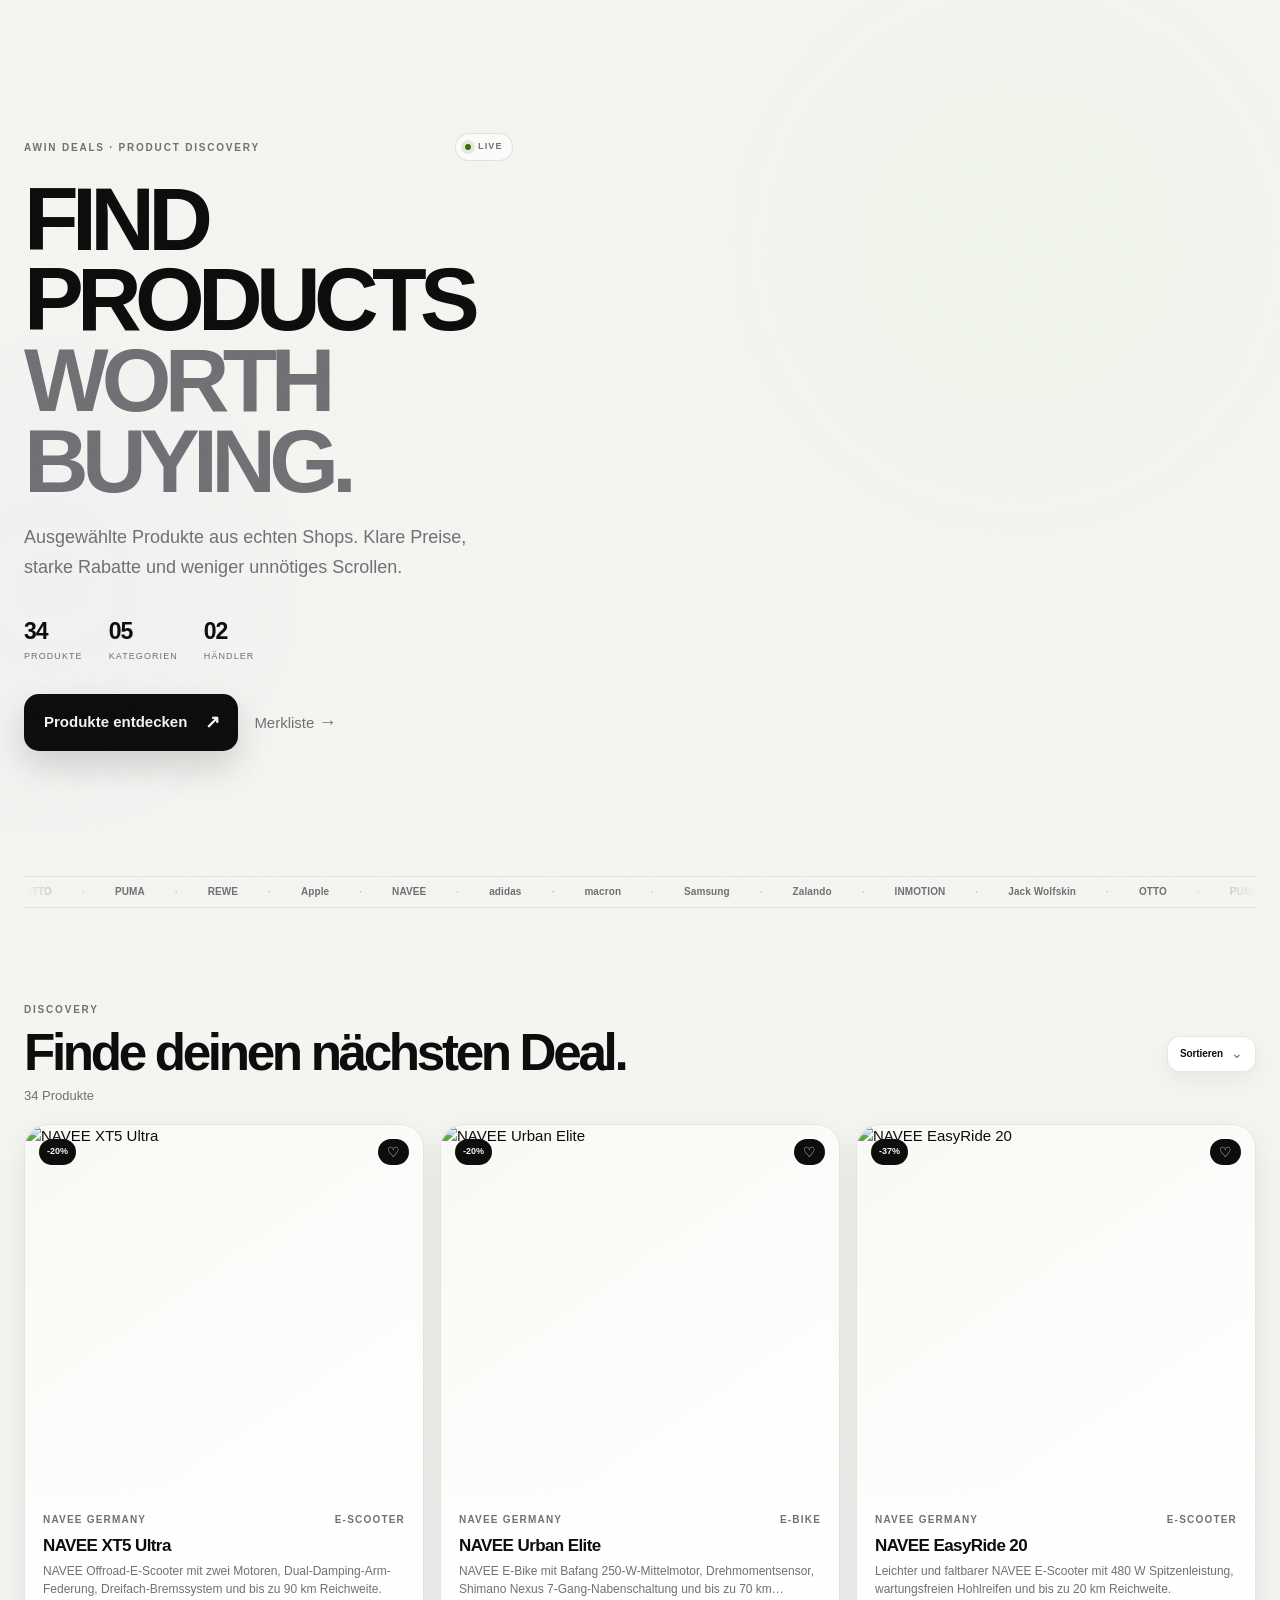
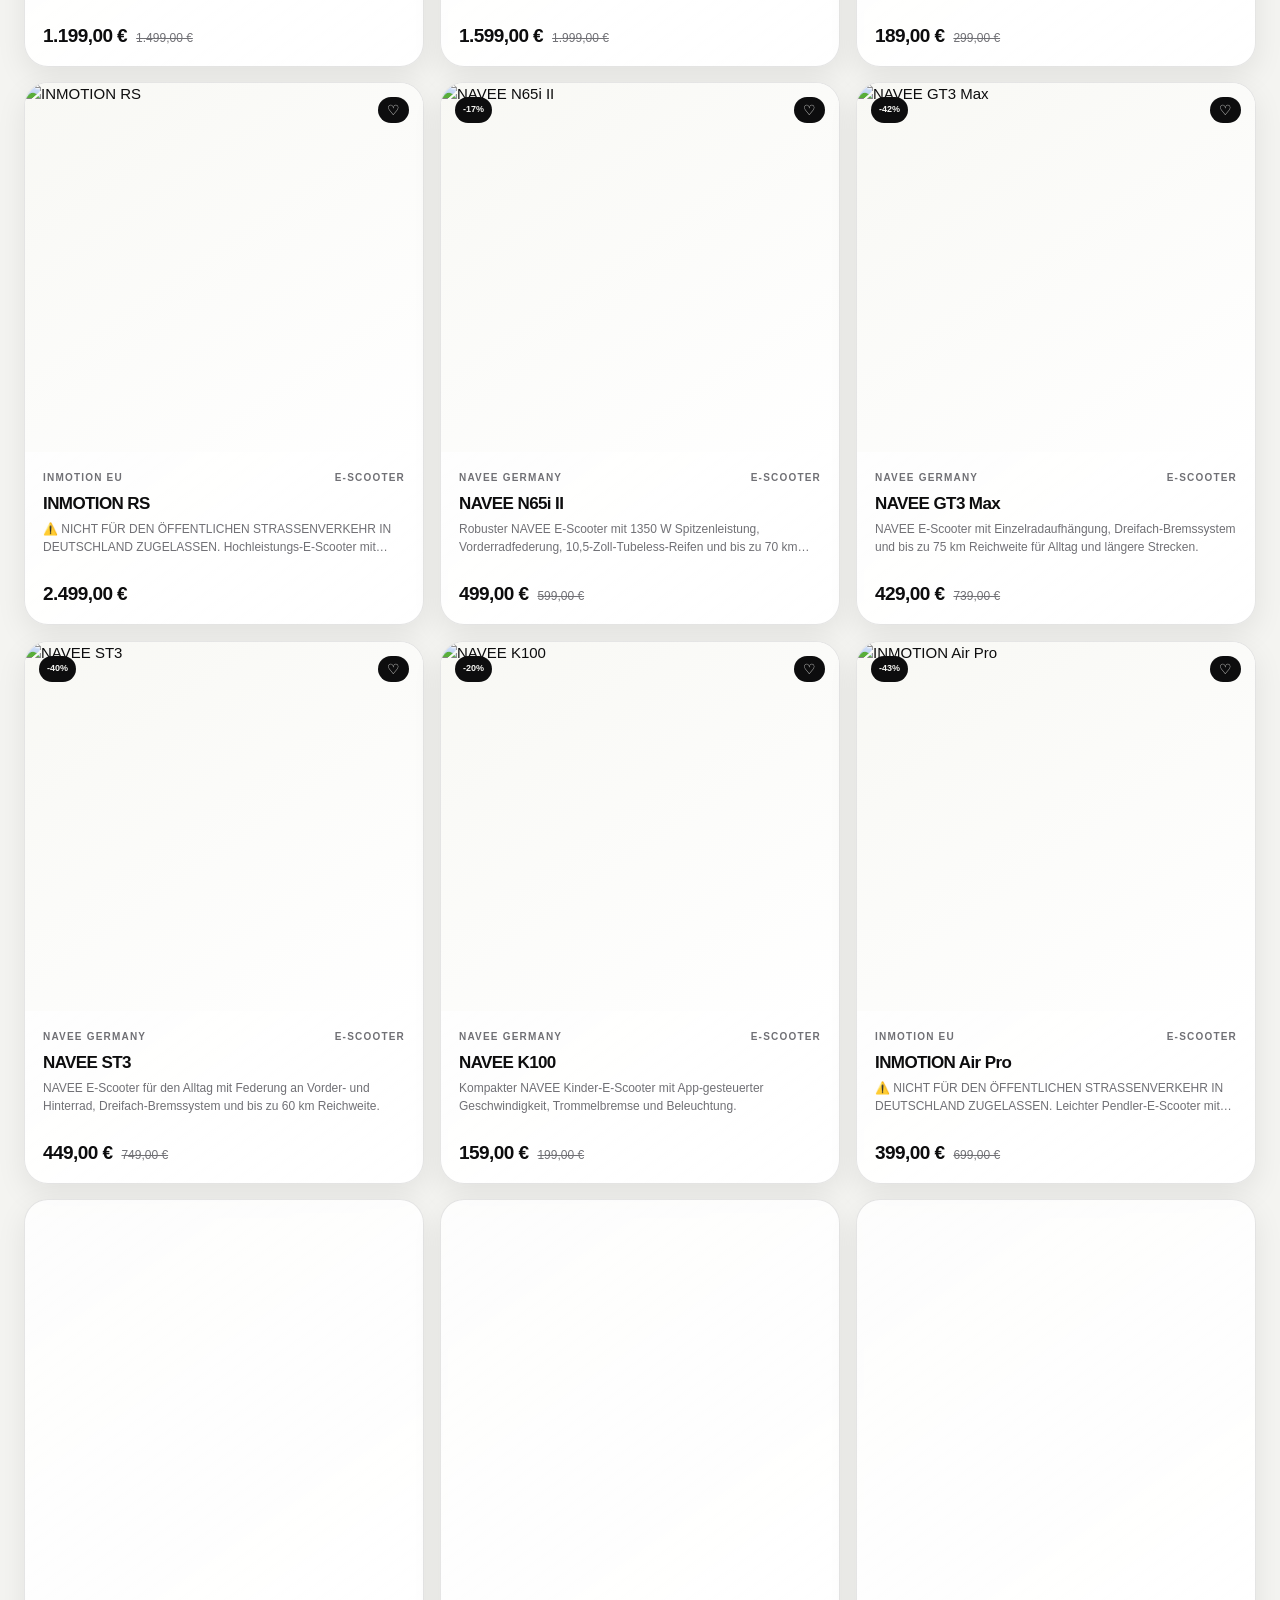
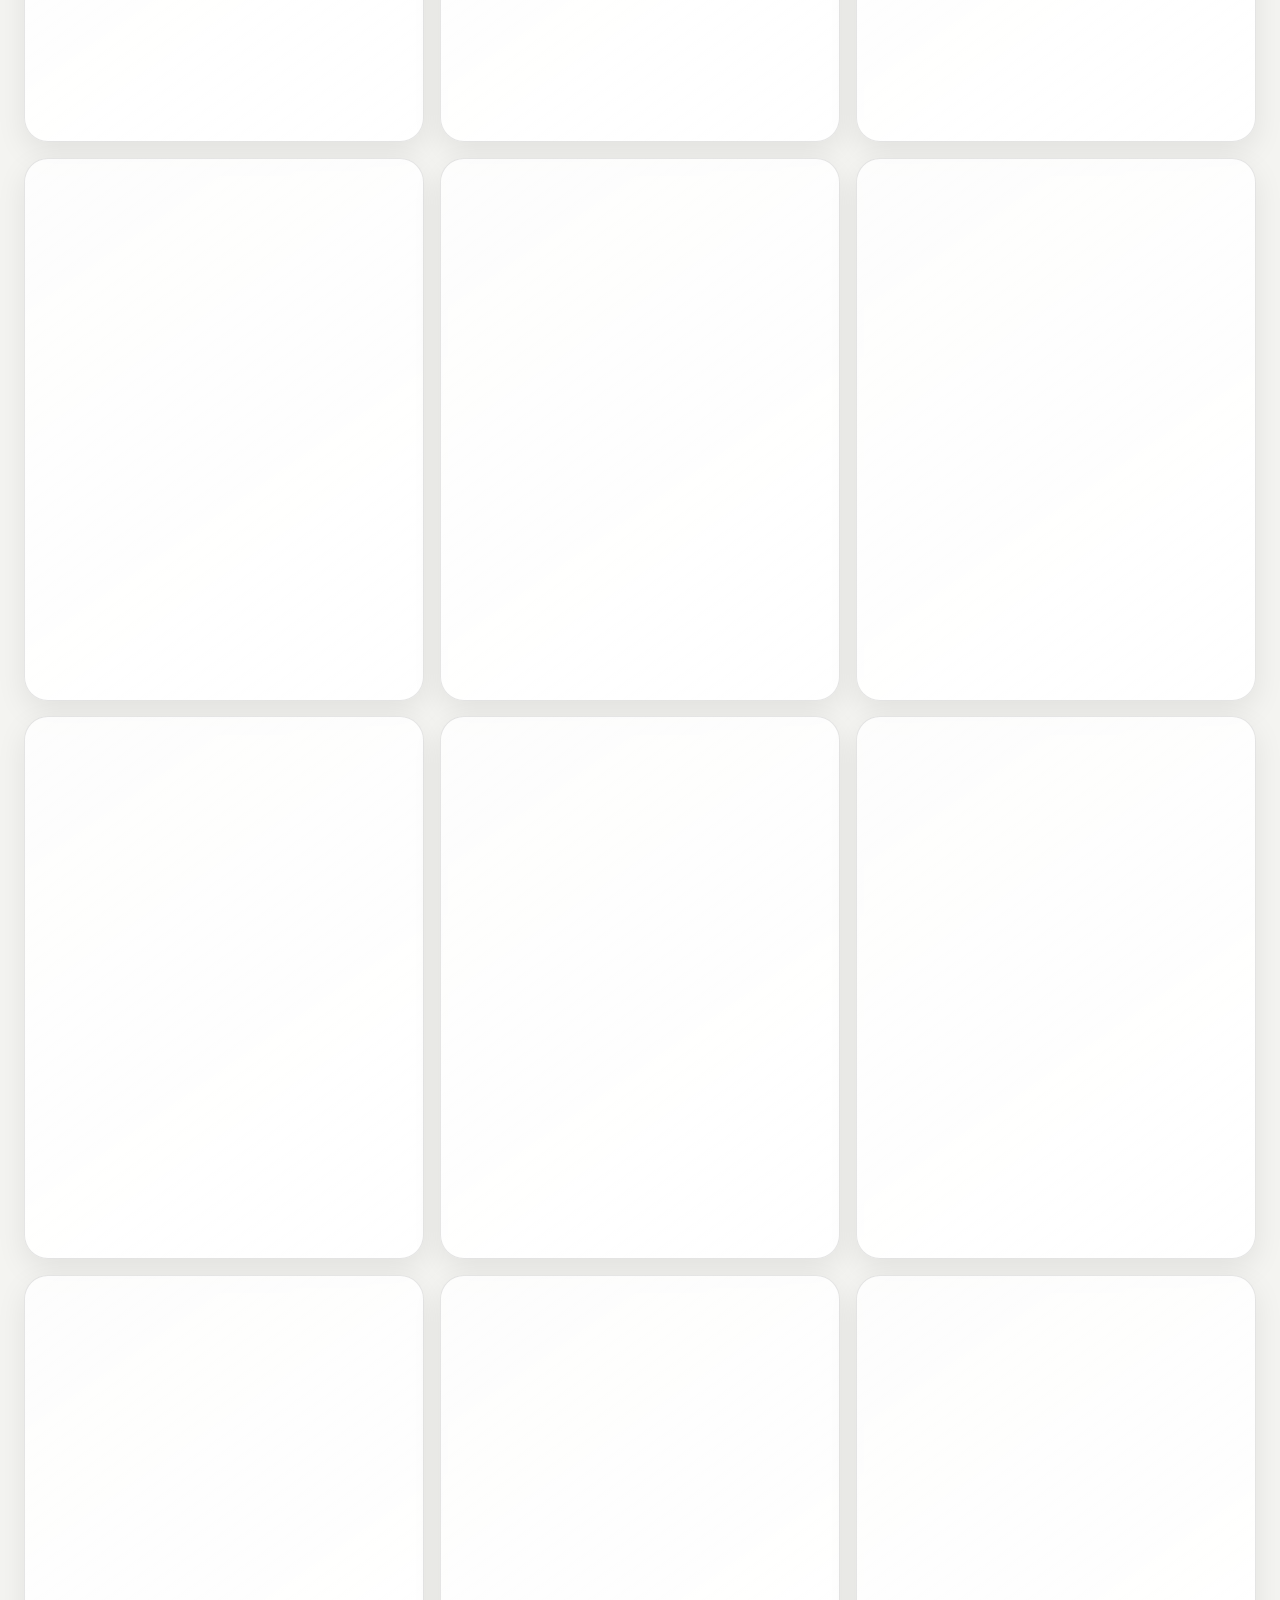
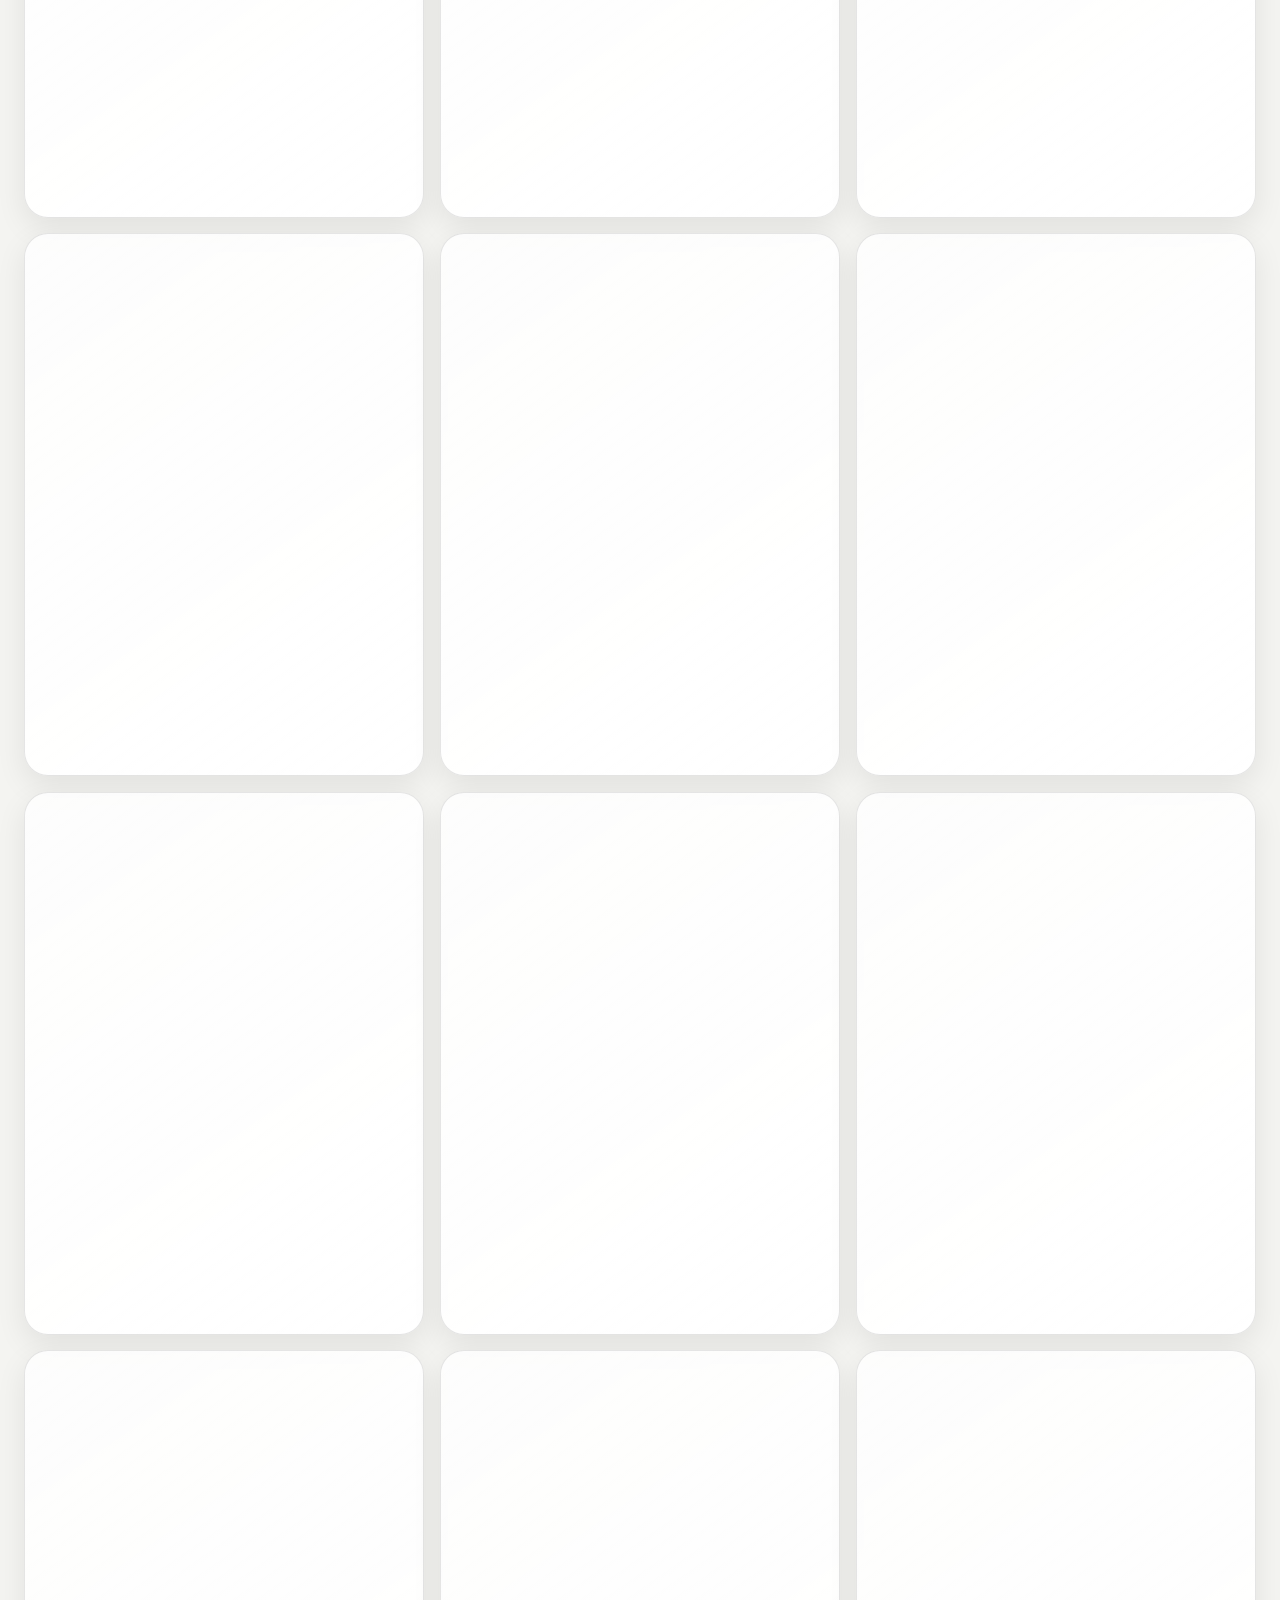
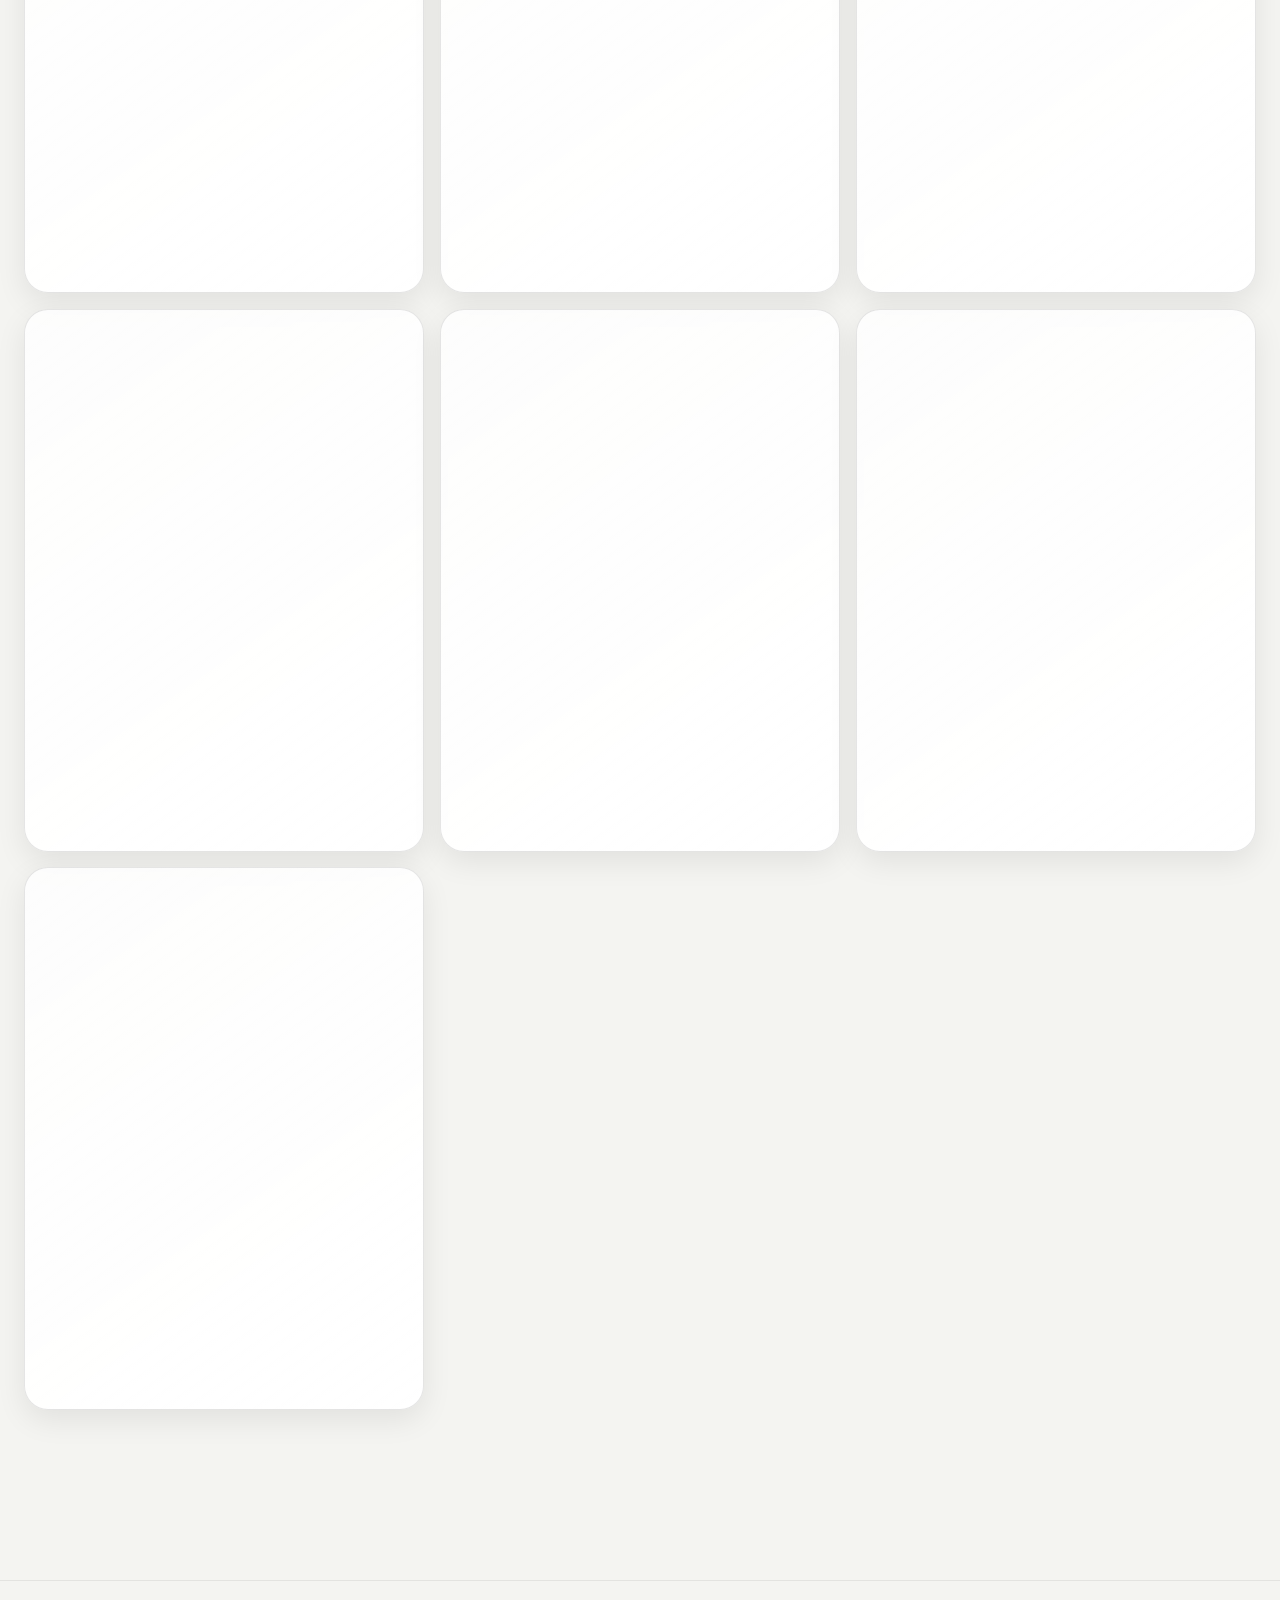
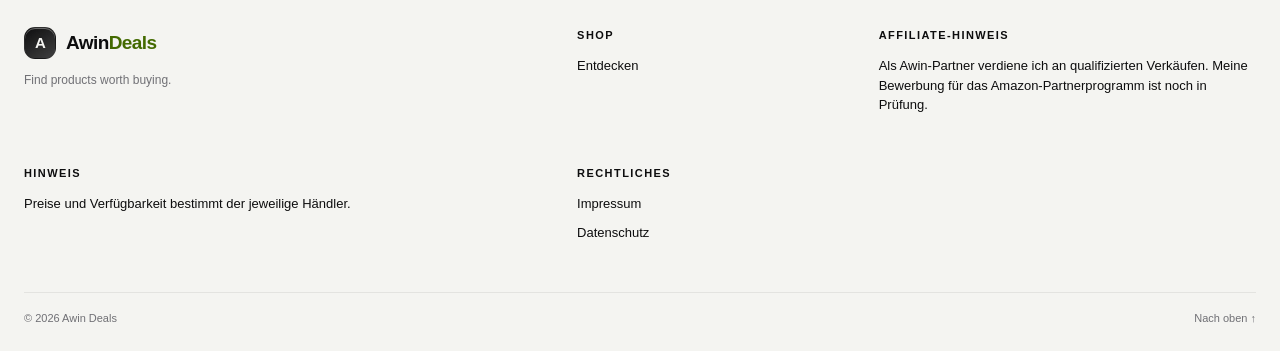
==== commit 74e1a6e1: "Add legal links to site footer" ====
--- a/index.html
+++ b/index.html
@@ -97,6 +97,7 @@
       <div class="footer-group"><strong>Shop</strong><a href="#discover">Entdecken</a></div>
       <div class="footer-group"><strong>Affiliate-Hinweis</strong><span>Als Awin-Partner verdiene ich an qualifizierten Verkäufen. Meine Bewerbung für das Amazon-Partnerprogramm ist noch in Prüfung.</span></div>
       <div class="footer-group"><strong>Hinweis</strong><span>Preise und Verfügbarkeit bestimmt der jeweilige Händler.</span></div>
+      <div class="footer-group"><strong>Rechtliches</strong><a href="impressum.html">Impressum</a><a href="datenschutz.html">Datenschutz</a></div>
     </div>
     <div class="shell footer-bottom"><span>© <span id="year"></span> Awin Deals</span><a href="#top">Nach oben ↑</a></div>
   </footer>
